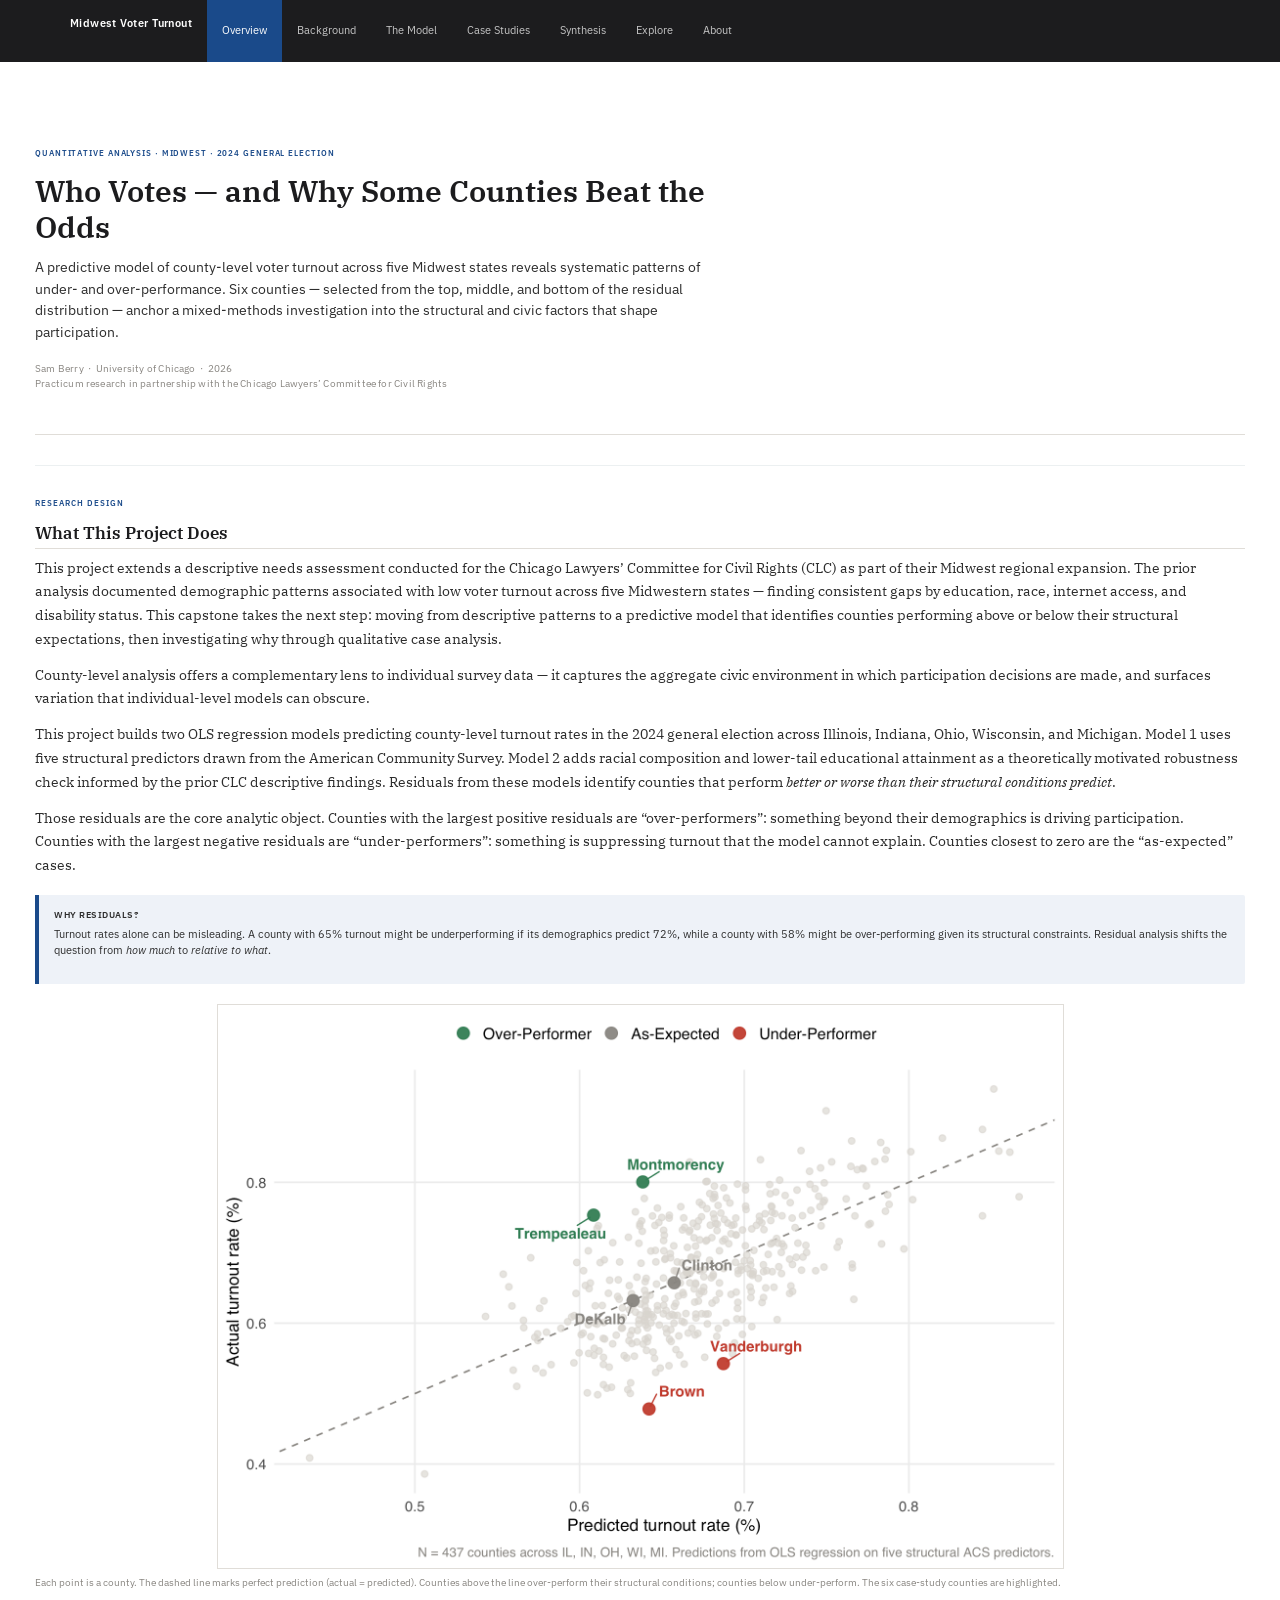
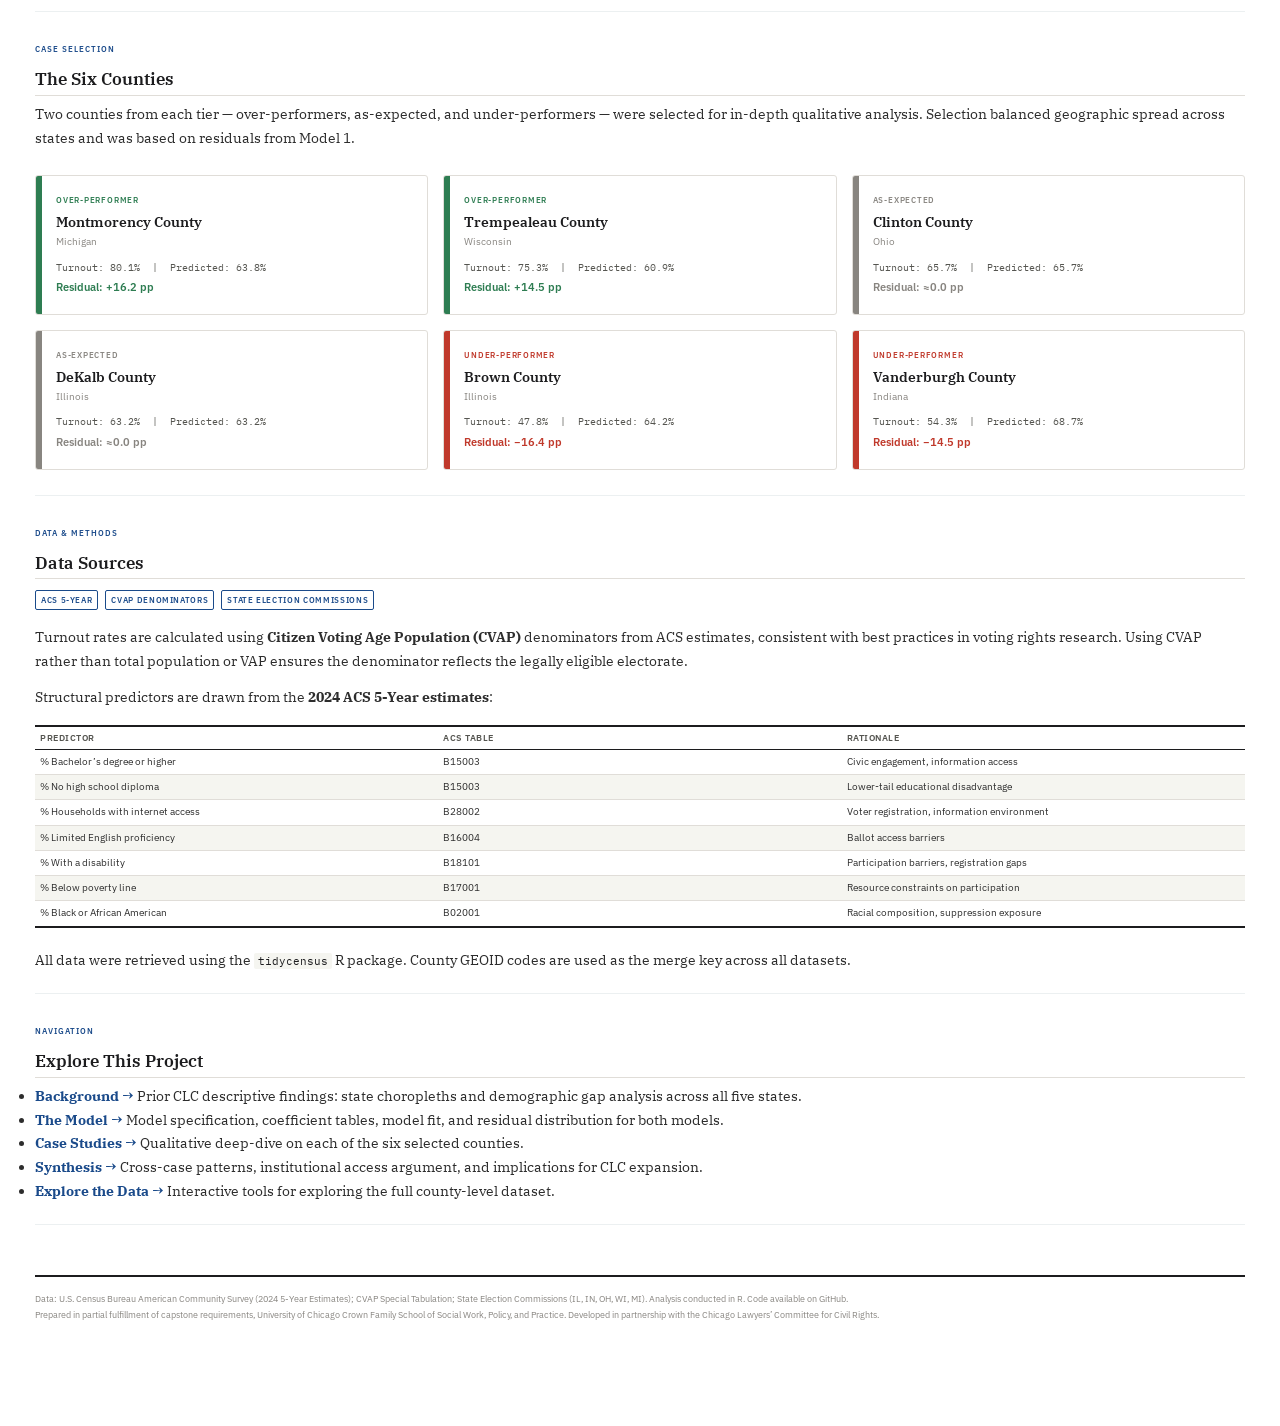
==== index.html @ b0215ff9 "new" ====
<!DOCTYPE html>

<html>

<head>

<meta charset="utf-8" />
<meta name="generator" content="pandoc" />
<meta http-equiv="X-UA-Compatible" content="IE=EDGE" />




<title>index.knit</title>

<script src="index_files/header-attrs-2.30/header-attrs.js"></script>
<script src="index_files/jquery-3.6.0/jquery-3.6.0.min.js"></script>
<meta name="viewport" content="width=device-width, initial-scale=1" />
<link href="index_files/bootstrap-3.3.5/css/flatly.min.css" rel="stylesheet" />
<script src="index_files/bootstrap-3.3.5/js/bootstrap.min.js"></script>
<script src="index_files/bootstrap-3.3.5/shim/html5shiv.min.js"></script>
<script src="index_files/bootstrap-3.3.5/shim/respond.min.js"></script>
<style>h1 {font-size: 34px;}
       h1.title {font-size: 38px;}
       h2 {font-size: 30px;}
       h3 {font-size: 24px;}
       h4 {font-size: 18px;}
       h5 {font-size: 16px;}
       h6 {font-size: 12px;}
       code {color: inherit; background-color: rgba(0, 0, 0, 0.04);}
       pre:not([class]) { background-color: white }</style>
<script src="index_files/navigation-1.1/tabsets.js"></script>

<style type="text/css">
  code{white-space: pre-wrap;}
  span.smallcaps{font-variant: small-caps;}
  span.underline{text-decoration: underline;}
  div.column{display: inline-block; vertical-align: top; width: 50%;}
  div.hanging-indent{margin-left: 1.5em; text-indent: -1.5em;}
  ul.task-list{list-style: none;}
    </style>







<link rel="stylesheet" href="custom.css" type="text/css" />



<style type = "text/css">
.main-container {
  max-width: 940px;
  margin-left: auto;
  margin-right: auto;
}
img {
  max-width:100%;
}
.tabbed-pane {
  padding-top: 12px;
}
.html-widget {
  margin-bottom: 20px;
}
button.code-folding-btn:focus {
  outline: none;
}
summary {
  display: list-item;
}
details > summary > p:only-child {
  display: inline;
}
pre code {
  padding: 0;
}
</style>


<style type="text/css">
.dropdown-submenu {
  position: relative;
}
.dropdown-submenu>.dropdown-menu {
  top: 0;
  left: 100%;
  margin-top: -6px;
  margin-left: -1px;
  border-radius: 0 6px 6px 6px;
}
.dropdown-submenu:hover>.dropdown-menu {
  display: block;
}
.dropdown-submenu>a:after {
  display: block;
  content: " ";
  float: right;
  width: 0;
  height: 0;
  border-color: transparent;
  border-style: solid;
  border-width: 5px 0 5px 5px;
  border-left-color: #cccccc;
  margin-top: 5px;
  margin-right: -10px;
}
.dropdown-submenu:hover>a:after {
  border-left-color: #adb5bd;
}
.dropdown-submenu.pull-left {
  float: none;
}
.dropdown-submenu.pull-left>.dropdown-menu {
  left: -100%;
  margin-left: 10px;
  border-radius: 6px 0 6px 6px;
}
</style>

<script type="text/javascript">
// manage active state of menu based on current page
$(document).ready(function () {
  // active menu anchor
  href = window.location.pathname
  href = href.substr(href.lastIndexOf('/') + 1)
  if (href === "")
    href = "index.html";
  var menuAnchor = $('a[href="' + href + '"]');

  // mark the anchor link active (and if it's in a dropdown, also mark that active)
  var dropdown = menuAnchor.closest('li.dropdown');
  if (window.bootstrap) { // Bootstrap 4+
    menuAnchor.addClass('active');
    dropdown.find('> .dropdown-toggle').addClass('active');
  } else { // Bootstrap 3
    menuAnchor.parent().addClass('active');
    dropdown.addClass('active');
  }

  // Navbar adjustments
  var navHeight = $(".navbar").first().height() + 15;
  var style = document.createElement('style');
  var pt = "padding-top: " + navHeight + "px; ";
  var mt = "margin-top: -" + navHeight + "px; ";
  var css = "";
  // offset scroll position for anchor links (for fixed navbar)
  for (var i = 1; i <= 6; i++) {
    css += ".section h" + i + "{ " + pt + mt + "}\n";
  }
  style.innerHTML = "body {" + pt + "padding-bottom: 40px; }\n" + css;
  document.head.appendChild(style);
});
</script>

<!-- tabsets -->

<style type="text/css">
.tabset-dropdown > .nav-tabs {
  display: inline-table;
  max-height: 500px;
  min-height: 44px;
  overflow-y: auto;
  border: 1px solid #ddd;
  border-radius: 4px;
}

.tabset-dropdown > .nav-tabs > li.active:before, .tabset-dropdown > .nav-tabs.nav-tabs-open:before {
  content: "\e259";
  font-family: 'Glyphicons Halflings';
  display: inline-block;
  padding: 10px;
  border-right: 1px solid #ddd;
}

.tabset-dropdown > .nav-tabs.nav-tabs-open > li.active:before {
  content: "\e258";
  font-family: 'Glyphicons Halflings';
  border: none;
}

.tabset-dropdown > .nav-tabs > li.active {
  display: block;
}

.tabset-dropdown > .nav-tabs > li > a,
.tabset-dropdown > .nav-tabs > li > a:focus,
.tabset-dropdown > .nav-tabs > li > a:hover {
  border: none;
  display: inline-block;
  border-radius: 4px;
  background-color: transparent;
}

.tabset-dropdown > .nav-tabs.nav-tabs-open > li {
  display: block;
  float: none;
}

.tabset-dropdown > .nav-tabs > li {
  display: none;
}
</style>

<!-- code folding -->




</head>

<body>


<div class="container-fluid main-container">




<div class="navbar navbar-default  navbar-fixed-top" role="navigation">
  <div class="container">
    <div class="navbar-header">
      <button type="button" class="navbar-toggle collapsed" data-toggle="collapse" data-bs-toggle="collapse" data-target="#navbar" data-bs-target="#navbar">
        <span class="icon-bar"></span>
        <span class="icon-bar"></span>
        <span class="icon-bar"></span>
      </button>
      <a class="navbar-brand" href="index.html">Midwest Voter Turnout</a>
    </div>
    <div id="navbar" class="navbar-collapse collapse">
      <ul class="nav navbar-nav">
        <li>
  <a href="index.html">Overview</a>
</li>
<li>
  <a href="descriptive.html">Background</a>
</li>
<li>
  <a href="model.html">The Model</a>
</li>
<li>
  <a href="case-studies.html">Case Studies</a>
</li>
<li>
  <a href="synthesis.html">Synthesis</a>
</li>
<li>
  <a href="explore.html">Explore</a>
</li>
<li>
  <a href="about.html">About</a>
</li>
      </ul>
      <ul class="nav navbar-nav navbar-right">
        
      </ul>
    </div><!--/.nav-collapse -->
  </div><!--/.container -->
</div><!--/.navbar -->

<div id="header">




</div>


<div class="site-hero">
<p><span class="kicker">Quantitative Analysis · Midwest · 2024 General
Election</span></p>
<div id="who-votes-and-why-some-counties-beat-the-odds"
class="section level1">
<h1>Who Votes — and Why Some Counties Beat the Odds</h1>
<p class="dek">
A predictive model of county-level voter turnout across five Midwest
states reveals systematic patterns of under- and over-performance. Six
counties — selected from the top, middle, and bottom of the residual
distribution — anchor a mixed-methods investigation into the structural
and civic factors that shape participation.
</p>
<p class="byline">
Sam Berry  ·  University of Chicago  ·  2026<br> Practicum research in
partnership with the Chicago Lawyers’ Committee for Civil Rights
</p>
</div>
</div>
<hr />
<p><span class="section-label">Research Design</span></p>
<div id="what-this-project-does" class="section level2">
<h2>What This Project Does</h2>
<p>This project extends a descriptive needs assessment conducted for the
Chicago Lawyers’ Committee for Civil Rights (CLC) as part of their
Midwest regional expansion. The prior analysis documented demographic
patterns associated with low voter turnout across five Midwestern states
— finding consistent gaps by education, race, internet access, and
disability status. This capstone takes the next step: moving from
descriptive patterns to a predictive model that identifies counties
performing above or below their structural expectations, then
investigating why through qualitative case analysis.</p>
<p>County-level analysis offers a complementary lens to individual
survey data — it captures the aggregate civic environment in which
participation decisions are made, and surfaces variation that
individual-level models can obscure.</p>
<p>This project builds two OLS regression models predicting county-level
turnout rates in the 2024 general election across Illinois, Indiana,
Ohio, Wisconsin, and Michigan. Model 1 uses five structural predictors
drawn from the American Community Survey. Model 2 adds racial
composition and lower-tail educational attainment as a theoretically
motivated robustness check informed by the prior CLC descriptive
findings. Residuals from these models identify counties that perform
<em>better or worse than their structural conditions predict</em>.</p>
<p>Those residuals are the core analytic object. Counties with the
largest positive residuals are “over-performers”: something beyond their
demographics is driving participation. Counties with the largest
negative residuals are “under-performers”: something is suppressing
turnout that the model cannot explain. Counties closest to zero are the
“as-expected” cases.</p>
<div class="callout">
<p><strong>Why Residuals?</strong> Turnout rates alone can be
misleading. A county with 65% turnout might be underperforming if its
demographics predict 72%, while a county with 58% might be
over-performing given its structural constraints. Residual analysis
shifts the question from <em>how much</em> to <em>relative to
what</em>.</p>
</div>
<div class="figure">
<img src="index_files/figure-html/hero-scatter-1.png" alt="Each point is a county. The dashed line marks perfect prediction (actual = predicted). Counties above the line over-perform their structural conditions; counties below under-perform. The six case-study counties are highlighted." width="864" />
<p class="caption">
Each point is a county. The dashed line marks perfect prediction (actual
= predicted). Counties above the line over-perform their structural
conditions; counties below under-perform. The six case-study counties
are highlighted.
</p>
</div>
<hr />
<p><span class="section-label">Case Selection</span></p>
</div>
<div id="the-six-counties" class="section level2">
<h2>The Six Counties</h2>
<p>Two counties from each tier — over-performers, as-expected, and
under-performers — were selected for in-depth qualitative analysis.
Selection balanced geographic spread across states and was based on
residuals from Model 1.</p>
<div class="county-grid">
<div class="county-card over">
<div class="card-label">
Over-Performer
</div>
<div class="card-name">
Montmorency County
</div>
<div class="card-state">
Michigan
</div>
<div class="card-stat">
Turnout: 80.1%  |  Predicted: 63.8%
</div>
<div class="card-residual">
Residual: +16.2 pp
</div>
</div>
<div class="county-card over">
<div class="card-label">
Over-Performer
</div>
<div class="card-name">
Trempealeau County
</div>
<div class="card-state">
Wisconsin
</div>
<div class="card-stat">
Turnout: 75.3%  |  Predicted: 60.9%
</div>
<div class="card-residual">
Residual: +14.5 pp
</div>
</div>
<div class="county-card middle">
<div class="card-label">
As-Expected
</div>
<div class="card-name">
Clinton County
</div>
<div class="card-state">
Ohio
</div>
<div class="card-stat">
Turnout: 65.7%  |  Predicted: 65.7%
</div>
<div class="card-residual">
Residual: ≈0.0 pp
</div>
</div>
<div class="county-card middle">
<div class="card-label">
As-Expected
</div>
<div class="card-name">
DeKalb County
</div>
<div class="card-state">
Illinois
</div>
<div class="card-stat">
Turnout: 63.2%  |  Predicted: 63.2%
</div>
<div class="card-residual">
Residual: ≈0.0 pp
</div>
</div>
<div class="county-card under">
<div class="card-label">
Under-Performer
</div>
<div class="card-name">
Brown County
</div>
<div class="card-state">
Illinois
</div>
<div class="card-stat">
Turnout: 47.8%  |  Predicted: 64.2%
</div>
<div class="card-residual">
Residual: −16.4 pp
</div>
</div>
<div class="county-card under">
<div class="card-label">
Under-Performer
</div>
<div class="card-name">
Vanderburgh County
</div>
<div class="card-state">
Indiana
</div>
<div class="card-stat">
Turnout: 54.3%  |  Predicted: 68.7%
</div>
<div class="card-residual">
Residual: −14.5 pp
</div>
</div>
</div>
<hr />
<p><span class="section-label">Data &amp; Methods</span></p>
</div>
<div id="data-sources" class="section level2">
<h2>Data Sources</h2>
<p><span class="method-tag">ACS 5-Year</span> <span
class="method-tag">CVAP Denominators</span> <span
class="method-tag">State Election Commissions</span></p>
<p>Turnout rates are calculated using <strong>Citizen Voting Age
Population (CVAP)</strong> denominators from ACS estimates, consistent
with best practices in voting rights research. Using CVAP rather than
total population or VAP ensures the denominator reflects the legally
eligible electorate.</p>
<p>Structural predictors are drawn from the <strong>2024 ACS 5-Year
estimates</strong>:</p>
<table>
<colgroup>
<col width="33%" />
<col width="33%" />
<col width="33%" />
</colgroup>
<thead>
<tr class="header">
<th>Predictor</th>
<th>ACS Table</th>
<th>Rationale</th>
</tr>
</thead>
<tbody>
<tr class="odd">
<td>% Bachelor’s degree or higher</td>
<td>B15003</td>
<td>Civic engagement, information access</td>
</tr>
<tr class="even">
<td>% No high school diploma</td>
<td>B15003</td>
<td>Lower-tail educational disadvantage</td>
</tr>
<tr class="odd">
<td>% Households with internet access</td>
<td>B28002</td>
<td>Voter registration, information environment</td>
</tr>
<tr class="even">
<td>% Limited English proficiency</td>
<td>B16004</td>
<td>Ballot access barriers</td>
</tr>
<tr class="odd">
<td>% With a disability</td>
<td>B18101</td>
<td>Participation barriers, registration gaps</td>
</tr>
<tr class="even">
<td>% Below poverty line</td>
<td>B17001</td>
<td>Resource constraints on participation</td>
</tr>
<tr class="odd">
<td>% Black or African American</td>
<td>B02001</td>
<td>Racial composition, suppression exposure</td>
</tr>
</tbody>
</table>
<p>All data were retrieved using the <code>tidycensus</code> R package.
County GEOID codes are used as the merge key across all datasets.</p>
<hr />
<p><span class="section-label">Navigation</span></p>
</div>
<div id="explore-this-project" class="section level2">
<h2>Explore This Project</h2>
<ul>
<li><strong><a href="descriptive.html">Background →</a></strong> Prior
CLC descriptive findings: state choropleths and demographic gap analysis
across all five states.</li>
<li><strong><a href="model.html">The Model →</a></strong> Model
specification, coefficient tables, model fit, and residual distribution
for both models.</li>
<li><strong><a href="case-studies.html">Case Studies →</a></strong>
Qualitative deep-dive on each of the six selected counties.</li>
<li><strong><a href="synthesis.html">Synthesis →</a></strong> Cross-case
patterns, institutional access argument, and implications for CLC
expansion.</li>
<li><strong><a href="explore.html">Explore the Data →</a></strong>
Interactive tools for exploring the full county-level dataset.</li>
</ul>
<hr />
<div class="site-footer">
<p>Data: U.S. Census Bureau American Community Survey (2024 5-Year
Estimates); CVAP Special Tabulation; State Election Commissions (IL, IN,
OH, WI, MI). Analysis conducted in R. Code available on
<a href="https://github.com/Smlfberry/midwestturnout">GitHub</a>.<br>
Prepared in partial fulfillment of capstone requirements, University of
Chicago Crown Family School of Social Work, Policy, and Practice.
Developed in partnership with the Chicago Lawyers’ Committee for Civil
Rights.</p>
</div>
</div>




</div>

<script>

// add bootstrap table styles to pandoc tables
function bootstrapStylePandocTables() {
  $('tr.odd').parent('tbody').parent('table').addClass('table table-condensed');
}
$(document).ready(function () {
  bootstrapStylePandocTables();
});


</script>

<!-- tabsets -->

<script>
$(document).ready(function () {
  window.buildTabsets("TOC");
});

$(document).ready(function () {
  $('.tabset-dropdown > .nav-tabs > li').click(function () {
    $(this).parent().toggleClass('nav-tabs-open');
  });
});
</script>

<!-- code folding -->


<!-- dynamically load mathjax for compatibility with self-contained -->
<script>
  (function () {
    var script = document.createElement("script");
    script.type = "text/javascript";
    script.src  = "https://mathjax.rstudio.com/latest/MathJax.js?config=TeX-AMS-MML_HTMLorMML";
    document.getElementsByTagName("head")[0].appendChild(script);
  })();
</script>

</body>
</html>
---- index_files/bootstrap-3.3.5/css/flatly.min.css ----
@font-face {
  font-family: 'Lato';
  font-style: normal;
  font-weight: 400;
  src: url(fonts/Lato.ttf) format('truetype');
}
@font-face {
  font-family: 'Lato';
  font-style: normal;
  font-weight: 700;
  src: url(fonts/LatoBold.ttf) format('truetype');
}
@font-face {
  font-family: 'Lato';
  font-style: italic;
  font-weight: 400;
  src: url(fonts/LatoItalic.ttf) format('truetype');
}

/*!
 * bootswatch v3.3.6
 * Homepage: http://bootswatch.com
 * Copyright 2012-2015 Thomas Park
 * Licensed under MIT
 * Based on Bootstrap
*//*!
 * Bootstrap v3.3.6 (http://getbootstrap.com)
 * Copyright 2011-2015 Twitter, Inc.
 * Licensed under MIT (https://github.com/twbs/bootstrap/blob/master/LICENSE)
 *//*! normalize.css v3.0.3 | MIT License | github.com/necolas/normalize.css */html{font-family:sans-serif;-ms-text-size-adjust:100%;-webkit-text-size-adjust:100%}body{margin:0}article,aside,details,figcaption,figure,footer,header,hgroup,main,menu,nav,section,summary{display:block}audio,canvas,progress,video{display:inline-block;vertical-align:baseline}audio:not([controls]){display:none;height:0}[hidden],template{display:none}a{background-color:transparent}a:active,a:hover{outline:0}abbr[title]{border-bottom:1px dotted}b,strong{font-weight:bold}dfn{font-style:italic}h1{font-size:2em;margin:0.67em 0}mark{background:#ff0;color:#000}small{font-size:80%}sub,sup{font-size:75%;line-height:0;position:relative;vertical-align:baseline}sup{top:-0.5em}sub{bottom:-0.25em}img{border:0}svg:not(:root){overflow:hidden}figure{margin:1em 40px}hr{-webkit-box-sizing:content-box;-moz-box-sizing:content-box;box-sizing:content-box;height:0}pre{overflow:auto}code,kbd,pre,samp{font-family:monospace, monospace;font-size:1em}button,input,optgroup,select,textarea{color:inherit;font:inherit;margin:0}button{overflow:visible}button,select{text-transform:none}button,html input[type="button"],input[type="reset"],input[type="submit"]{-webkit-appearance:button;cursor:pointer}button[disabled],html input[disabled]{cursor:default}button::-moz-focus-inner,input::-moz-focus-inner{border:0;padding:0}input{line-height:normal}input[type="checkbox"],input[type="radio"]{-webkit-box-sizing:border-box;-moz-box-sizing:border-box;box-sizing:border-box;padding:0}input[type="number"]::-webkit-inner-spin-button,input[type="number"]::-webkit-outer-spin-button{height:auto}input[type="search"]{-webkit-appearance:textfield;-webkit-box-sizing:content-box;-moz-box-sizing:content-box;box-sizing:content-box}input[type="search"]::-webkit-search-cancel-button,input[type="search"]::-webkit-search-decoration{-webkit-appearance:none}fieldset{border:1px solid #c0c0c0;margin:0 2px;padding:0.35em 0.625em 0.75em}legend{border:0;padding:0}textarea{overflow:auto}optgroup{font-weight:bold}table{border-collapse:collapse;border-spacing:0}td,th{padding:0}/*! Source: https://github.com/h5bp/html5-boilerplate/blob/master/src/css/main.css */@media print{*,*:before,*:after{background:transparent !important;color:#000 !important;-webkit-box-shadow:none !important;box-shadow:none !important;text-shadow:none !important}a,a:visited{text-decoration:underline}a[href]:after{content:" (" attr(href) ")"}abbr[title]:after{content:" (" attr(title) ")"}a[href^="#"]:after,a[href^="javascript:"]:after{content:""}pre,blockquote{border:1px solid #999;page-break-inside:avoid}thead{display:table-header-group}tr,img{page-break-inside:avoid}img{max-width:100% !important}p,h2,h3{orphans:3;widows:3}h2,h3{page-break-after:avoid}.navbar{display:none}.btn>.caret,.dropup>.btn>.caret{border-top-color:#000 !important}.label{border:1px solid #000}.table{border-collapse:collapse !important}.table td,.table th{background-color:#fff !important}.table-bordered th,.table-bordered td{border:1px solid #ddd !important}}@font-face{font-family:'Glyphicons Halflings';src:url('../fonts/glyphicons-halflings-regular.eot');src:url('../fonts/glyphicons-halflings-regular.eot?#iefix') format('embedded-opentype'),url('../fonts/glyphicons-halflings-regular.woff') format('woff'),url('../fonts/glyphicons-halflings-regular.ttf') format('truetype'),url('../fonts/glyphicons-halflings-regular.svg#glyphicons_halflingsregular') format('svg')}.glyphicon{position:relative;top:1px;display:inline-block;font-family:'Glyphicons Halflings';font-style:normal;font-weight:normal;line-height:1;-webkit-font-smoothing:antialiased;-moz-osx-font-smoothing:grayscale}.glyphicon-asterisk:before{content:"\002a"}.glyphicon-plus:before{content:"\002b"}.glyphicon-euro:before,.glyphicon-eur:before{content:"\20ac"}.glyphicon-minus:before{content:"\2212"}.glyphicon-cloud:before{content:"\2601"}.glyphicon-envelope:before{content:"\2709"}.glyphicon-pencil:before{content:"\270f"}.glyphicon-glass:before{content:"\e001"}.glyphicon-music:before{content:"\e002"}.glyphicon-search:before{content:"\e003"}.glyphicon-heart:before{content:"\e005"}.glyphicon-star:before{content:"\e006"}.glyphicon-star-empty:before{content:"\e007"}.glyphicon-user:before{content:"\e008"}.glyphicon-film:before{content:"\e009"}.glyphicon-th-large:before{content:"\e010"}.glyphicon-th:before{content:"\e011"}.glyphicon-th-list:before{content:"\e012"}.glyphicon-ok:before{content:"\e013"}.glyphicon-remove:before{content:"\e014"}.glyphicon-zoom-in:before{content:"\e015"}.glyphicon-zoom-out:before{content:"\e016"}.glyphicon-off:before{content:"\e017"}.glyphicon-signal:before{content:"\e018"}.glyphicon-cog:before{content:"\e019"}.glyphicon-trash:before{content:"\e020"}.glyphicon-home:before{content:"\e021"}.glyphicon-file:before{content:"\e022"}.glyphicon-time:before{content:"\e023"}.glyphicon-road:before{content:"\e024"}.glyphicon-download-alt:before{content:"\e025"}.glyphicon-download:before{content:"\e026"}.glyphicon-upload:before{content:"\e027"}.glyphicon-inbox:before{content:"\e028"}.glyphicon-play-circle:before{content:"\e029"}.glyphicon-repeat:before{content:"\e030"}.glyphicon-refresh:before{content:"\e031"}.glyphicon-list-alt:before{content:"\e032"}.glyphicon-lock:before{content:"\e033"}.glyphicon-flag:before{content:"\e034"}.glyphicon-headphones:before{content:"\e035"}.glyphicon-volume-off:before{content:"\e036"}.glyphicon-volume-down:before{content:"\e037"}.glyphicon-volume-up:before{content:"\e038"}.glyphicon-qrcode:before{content:"\e039"}.glyphicon-barcode:before{content:"\e040"}.glyphicon-tag:before{content:"\e041"}.glyphicon-tags:before{content:"\e042"}.glyphicon-book:before{content:"\e043"}.glyphicon-bookmark:before{content:"\e044"}.glyphicon-print:before{content:"\e045"}.glyphicon-camera:before{content:"\e046"}.glyphicon-font:before{content:"\e047"}.glyphicon-bold:before{content:"\e048"}.glyphicon-italic:before{content:"\e049"}.glyphicon-text-height:before{content:"\e050"}.glyphicon-text-width:before{content:"\e051"}.glyphicon-align-left:before{content:"\e052"}.glyphicon-align-center:before{content:"\e053"}.glyphicon-align-right:before{content:"\e054"}.glyphicon-align-justify:before{content:"\e055"}.glyphicon-list:before{content:"\e056"}.glyphicon-indent-left:before{content:"\e057"}.glyphicon-indent-right:before{content:"\e058"}.glyphicon-facetime-video:before{content:"\e059"}.glyphicon-picture:before{content:"\e060"}.glyphicon-map-marker:before{content:"\e062"}.glyphicon-adjust:before{content:"\e063"}.glyphicon-tint:before{content:"\e064"}.glyphicon-edit:before{content:"\e065"}.glyphicon-share:before{content:"\e066"}.glyphicon-check:before{content:"\e067"}.glyphicon-move:before{content:"\e068"}.glyphicon-step-backward:before{content:"\e069"}.glyphicon-fast-backward:before{content:"\e070"}.glyphicon-backward:before{content:"\e071"}.glyphicon-play:before{content:"\e072"}.glyphicon-pause:before{content:"\e073"}.glyphicon-stop:before{content:"\e074"}.glyphicon-forward:before{content:"\e075"}.glyphicon-fast-forward:before{content:"\e076"}.glyphicon-step-forward:before{content:"\e077"}.glyphicon-eject:before{content:"\e078"}.glyphicon-chevron-left:before{content:"\e079"}.glyphicon-chevron-right:before{content:"\e080"}.glyphicon-plus-sign:before{content:"\e081"}.glyphicon-minus-sign:before{content:"\e082"}.glyphicon-remove-sign:before{content:"\e083"}.glyphicon-ok-sign:before{content:"\e084"}.glyphicon-question-sign:before{content:"\e085"}.glyphicon-info-sign:before{content:"\e086"}.glyphicon-screenshot:before{content:"\e087"}.glyphicon-remove-circle:before{content:"\e088"}.glyphicon-ok-circle:before{content:"\e089"}.glyphicon-ban-circle:before{content:"\e090"}.glyphicon-arrow-left:before{content:"\e091"}.glyphicon-arrow-right:before{content:"\e092"}.glyphicon-arrow-up:before{content:"\e093"}.glyphicon-arrow-down:before{content:"\e094"}.glyphicon-share-alt:before{content:"\e095"}.glyphicon-resize-full:before{content:"\e096"}.glyphicon-resize-small:before{content:"\e097"}.glyphicon-exclamation-sign:before{content:"\e101"}.glyphicon-gift:before{content:"\e102"}.glyphicon-leaf:before{content:"\e103"}.glyphicon-fire:before{content:"\e104"}.glyphicon-eye-open:before{content:"\e105"}.glyphicon-eye-close:before{content:"\e106"}.glyphicon-warning-sign:before{content:"\e107"}.glyphicon-plane:before{content:"\e108"}.glyphicon-calendar:before{content:"\e109"}.glyphicon-random:before{content:"\e110"}.glyphicon-comment:before{content:"\e111"}.glyphicon-magnet:before{content:"\e112"}.glyphicon-chevron-up:before{content:"\e113"}.glyphicon-chevron-down:before{content:"\e114"}.glyphicon-retweet:before{content:"\e115"}.glyphicon-shopping-cart:before{content:"\e116"}.glyphicon-folder-close:before{content:"\e117"}.glyphicon-folder-open:before{content:"\e118"}.glyphicon-resize-vertical:before{content:"\e119"}.glyphicon-resize-horizontal:before{content:"\e120"}.glyphicon-hdd:before{content:"\e121"}.glyphicon-bullhorn:before{content:"\e122"}.glyphicon-bell:before{content:"\e123"}.glyphicon-certificate:before{content:"\e124"}.glyphicon-thumbs-up:before{content:"\e125"}.glyphicon-thumbs-down:before{content:"\e126"}.glyphicon-hand-right:before{content:"\e127"}.glyphicon-hand-left:before{content:"\e128"}.glyphicon-hand-up:before{content:"\e129"}.glyphicon-hand-down:before{content:"\e130"}.glyphicon-circle-arrow-right:before{content:"\e131"}.glyphicon-circle-arrow-left:before{content:"\e132"}.glyphicon-circle-arrow-up:before{content:"\e133"}.glyphicon-circle-arrow-down:before{content:"\e134"}.glyphicon-globe:before{content:"\e135"}.glyphicon-wrench:before{content:"\e136"}.glyphicon-tasks:before{content:"\e137"}.glyphicon-filter:before{content:"\e138"}.glyphicon-briefcase:before{content:"\e139"}.glyphicon-fullscreen:before{content:"\e140"}.glyphicon-dashboard:before{content:"\e141"}.glyphicon-paperclip:before{content:"\e142"}.glyphicon-heart-empty:before{content:"\e143"}.glyphicon-link:before{content:"\e144"}.glyphicon-phone:before{content:"\e145"}.glyphicon-pushpin:before{content:"\e146"}.glyphicon-usd:before{content:"\e148"}.glyphicon-gbp:before{content:"\e149"}.glyphicon-sort:before{content:"\e150"}.glyphicon-sort-by-alphabet:before{content:"\e151"}.glyphicon-sort-by-alphabet-alt:before{content:"\e152"}.glyphicon-sort-by-order:before{content:"\e153"}.glyphicon-sort-by-order-alt:before{content:"\e154"}.glyphicon-sort-by-attributes:before{content:"\e155"}.glyphicon-sort-by-attributes-alt:before{content:"\e156"}.glyphicon-unchecked:before{content:"\e157"}.glyphicon-expand:before{content:"\e158"}.glyphicon-collapse-down:before{content:"\e159"}.glyphicon-collapse-up:before{content:"\e160"}.glyphicon-log-in:before{content:"\e161"}.glyphicon-flash:before{content:"\e162"}.glyphicon-log-out:before{content:"\e163"}.glyphicon-new-window:before{content:"\e164"}.glyphicon-record:before{content:"\e165"}.glyphicon-save:before{content:"\e166"}.glyphicon-open:before{content:"\e167"}.glyphicon-saved:before{content:"\e168"}.glyphicon-import:before{content:"\e169"}.glyphicon-export:before{content:"\e170"}.glyphicon-send:before{content:"\e171"}.glyphicon-floppy-disk:before{content:"\e172"}.glyphicon-floppy-saved:before{content:"\e173"}.glyphicon-floppy-remove:before{content:"\e174"}.glyphicon-floppy-save:before{content:"\e175"}.glyphicon-floppy-open:before{content:"\e176"}.glyphicon-credit-card:before{content:"\e177"}.glyphicon-transfer:before{content:"\e178"}.glyphicon-cutlery:before{content:"\e179"}.glyphicon-header:before{content:"\e180"}.glyphicon-compressed:before{content:"\e181"}.glyphicon-earphone:before{content:"\e182"}.glyphicon-phone-alt:before{content:"\e183"}.glyphicon-tower:before{content:"\e184"}.glyphicon-stats:before{content:"\e185"}.glyphicon-sd-video:before{content:"\e186"}.glyphicon-hd-video:before{content:"\e187"}.glyphicon-subtitles:before{content:"\e188"}.glyphicon-sound-stereo:before{content:"\e189"}.glyphicon-sound-dolby:before{content:"\e190"}.glyphicon-sound-5-1:before{content:"\e191"}.glyphicon-sound-6-1:before{content:"\e192"}.glyphicon-sound-7-1:before{content:"\e193"}.glyphicon-copyright-mark:before{content:"\e194"}.glyphicon-registration-mark:before{content:"\e195"}.glyphicon-cloud-download:before{content:"\e197"}.glyphicon-cloud-upload:before{content:"\e198"}.glyphicon-tree-conifer:before{content:"\e199"}.glyphicon-tree-deciduous:before{content:"\e200"}.glyphicon-cd:before{content:"\e201"}.glyphicon-save-file:before{content:"\e202"}.glyphicon-open-file:before{content:"\e203"}.glyphicon-level-up:before{content:"\e204"}.glyphicon-copy:before{content:"\e205"}.glyphicon-paste:before{content:"\e206"}.glyphicon-alert:before{content:"\e209"}.glyphicon-equalizer:before{content:"\e210"}.glyphicon-king:before{content:"\e211"}.glyphicon-queen:before{content:"\e212"}.glyphicon-pawn:before{content:"\e213"}.glyphicon-bishop:before{content:"\e214"}.glyphicon-knight:before{content:"\e215"}.glyphicon-baby-formula:before{content:"\e216"}.glyphicon-tent:before{content:"\26fa"}.glyphicon-blackboard:before{content:"\e218"}.glyphicon-bed:before{content:"\e219"}.glyphicon-apple:before{content:"\f8ff"}.glyphicon-erase:before{content:"\e221"}.glyphicon-hourglass:before{content:"\231b"}.glyphicon-lamp:before{content:"\e223"}.glyphicon-duplicate:before{content:"\e224"}.glyphicon-piggy-bank:before{content:"\e225"}.glyphicon-scissors:before{content:"\e226"}.glyphicon-bitcoin:before{content:"\e227"}.glyphicon-btc:before{content:"\e227"}.glyphicon-xbt:before{content:"\e227"}.glyphicon-yen:before{content:"\00a5"}.glyphicon-jpy:before{content:"\00a5"}.glyphicon-ruble:before{content:"\20bd"}.glyphicon-rub:before{content:"\20bd"}.glyphicon-scale:before{content:"\e230"}.glyphicon-ice-lolly:before{content:"\e231"}.glyphicon-ice-lolly-tasted:before{content:"\e232"}.glyphicon-education:before{content:"\e233"}.glyphicon-option-horizontal:before{content:"\e234"}.glyphicon-option-vertical:before{content:"\e235"}.glyphicon-menu-hamburger:before{content:"\e236"}.glyphicon-modal-window:before{content:"\e237"}.glyphicon-oil:before{content:"\e238"}.glyphicon-grain:before{content:"\e239"}.glyphicon-sunglasses:before{content:"\e240"}.glyphicon-text-size:before{content:"\e241"}.glyphicon-text-color:before{content:"\e242"}.glyphicon-text-background:before{content:"\e243"}.glyphicon-object-align-top:before{content:"\e244"}.glyphicon-object-align-bottom:before{content:"\e245"}.glyphicon-object-align-horizontal:before{content:"\e246"}.glyphicon-object-align-left:before{content:"\e247"}.glyphicon-object-align-vertical:before{content:"\e248"}.glyphicon-object-align-right:before{content:"\e249"}.glyphicon-triangle-right:before{content:"\e250"}.glyphicon-triangle-left:before{content:"\e251"}.glyphicon-triangle-bottom:before{content:"\e252"}.glyphicon-triangle-top:before{content:"\e253"}.glyphicon-console:before{content:"\e254"}.glyphicon-superscript:before{content:"\e255"}.glyphicon-subscript:before{content:"\e256"}.glyphicon-menu-left:before{content:"\e257"}.glyphicon-menu-right:before{content:"\e258"}.glyphicon-menu-down:before{content:"\e259"}.glyphicon-menu-up:before{content:"\e260"}*{-webkit-box-sizing:border-box;-moz-box-sizing:border-box;box-sizing:border-box}*:before,*:after{-webkit-box-sizing:border-box;-moz-box-sizing:border-box;box-sizing:border-box}html{font-size:10px;-webkit-tap-highlight-color:rgba(0,0,0,0)}body{font-family:"Lato","Helvetica Neue",Helvetica,Arial,sans-serif;font-size:15px;line-height:1.42857143;color:#2c3e50;background-color:#ffffff}input,button,select,textarea{font-family:inherit;font-size:inherit;line-height:inherit}a{color:#18bc9c;text-decoration:none}a:hover,a:focus{color:#18bc9c;text-decoration:underline}a:focus{outline:thin dotted;outline:5px auto -webkit-focus-ring-color;outline-offset:-2px}figure{margin:0}img{vertical-align:middle}.img-responsive,.thumbnail>img,.thumbnail a>img,.carousel-inner>.item>img,.carousel-inner>.item>a>img{display:block;max-width:100%;height:auto}.img-rounded{border-radius:6px}.img-thumbnail{padding:4px;line-height:1.42857143;background-color:#ffffff;border:1px solid #ecf0f1;border-radius:4px;-webkit-transition:all .2s ease-in-out;-o-transition:all .2s ease-in-out;transition:all .2s ease-in-out;display:inline-block;max-width:100%;height:auto}.img-circle{border-radius:50%}hr{margin-top:21px;margin-bottom:21px;border:0;border-top:1px solid #ecf0f1}.sr-only{position:absolute;width:1px;height:1px;margin:-1px;padding:0;overflow:hidden;clip:rect(0, 0, 0, 0);border:0}.sr-only-focusable:active,.sr-only-focusable:focus{position:static;width:auto;height:auto;margin:0;overflow:visible;clip:auto}[role="button"]{cursor:pointer}h1,h2,h3,h4,h5,h6,.h1,.h2,.h3,.h4,.h5,.h6{font-family:"Lato","Helvetica Neue",Helvetica,Arial,sans-serif;font-weight:400;line-height:1.1;color:inherit}h1 small,h2 small,h3 small,h4 small,h5 small,h6 small,.h1 small,.h2 small,.h3 small,.h4 small,.h5 small,.h6 small,h1 .small,h2 .small,h3 .small,h4 .small,h5 .small,h6 .small,.h1 .small,.h2 .small,.h3 .small,.h4 .small,.h5 .small,.h6 .small{font-weight:normal;line-height:1;color:#b4bcc2}h1,.h1,h2,.h2,h3,.h3{margin-top:21px;margin-bottom:10.5px}h1 small,.h1 small,h2 small,.h2 small,h3 small,.h3 small,h1 .small,.h1 .small,h2 .small,.h2 .small,h3 .small,.h3 .small{font-size:65%}h4,.h4,h5,.h5,h6,.h6{margin-top:10.5px;margin-bottom:10.5px}h4 small,.h4 small,h5 small,.h5 small,h6 small,.h6 small,h4 .small,.h4 .small,h5 .small,.h5 .small,h6 .small,.h6 .small{font-size:75%}h1,.h1{font-size:39px}h2,.h2{font-size:32px}h3,.h3{font-size:26px}h4,.h4{font-size:19px}h5,.h5{font-size:15px}h6,.h6{font-size:13px}p{margin:0 0 10.5px}.lead{margin-bottom:21px;font-size:17px;font-weight:300;line-height:1.4}@media (min-width:768px){.lead{font-size:22.5px}}small,.small{font-size:86%}mark,.mark{background-color:#f39c12;padding:.2em}.text-left{text-align:left}.text-right{text-align:right}.text-center{text-align:center}.text-justify{text-align:justify}.text-nowrap{white-space:nowrap}.text-lowercase{text-transform:lowercase}.text-uppercase{text-transform:uppercase}.text-capitalize{text-transform:capitalize}.text-muted{color:#b4bcc2}.text-primary{color:#2c3e50}a.text-primary:hover,a.text-primary:focus{color:#1a242f}.text-success{color:#ffffff}a.text-success:hover,a.text-success:focus{color:#e6e6e6}.text-info{color:#ffffff}a.text-info:hover,a.text-info:focus{color:#e6e6e6}.text-warning{color:#ffffff}a.text-warning:hover,a.text-warning:focus{color:#e6e6e6}.text-danger{color:#ffffff}a.text-danger:hover,a.text-danger:focus{color:#e6e6e6}.bg-primary{color:#fff;background-color:#2c3e50}a.bg-primary:hover,a.bg-primary:focus{background-color:#1a242f}.bg-success{background-color:#18bc9c}a.bg-success:hover,a.bg-success:focus{background-color:#128f76}.bg-info{background-color:#3498db}a.bg-info:hover,a.bg-info:focus{background-color:#217dbb}.bg-warning{background-color:#f39c12}a.bg-warning:hover,a.bg-warning:focus{background-color:#c87f0a}.bg-danger{background-color:#e74c3c}a.bg-danger:hover,a.bg-danger:focus{background-color:#d62c1a}.page-header{padding-bottom:9.5px;margin:42px 0 21px;border-bottom:1px solid transparent}ul,ol{margin-top:0;margin-bottom:10.5px}ul ul,ol ul,ul ol,ol ol{margin-bottom:0}.list-unstyled{padding-left:0;list-style:none}.list-inline{padding-left:0;list-style:none;margin-left:-5px}.list-inline>li{display:inline-block;padding-left:5px;padding-right:5px}dl{margin-top:0;margin-bottom:21px}dt,dd{line-height:1.42857143}dt{font-weight:bold}dd{margin-left:0}@media (min-width:768px){.dl-horizontal dt{float:left;width:160px;clear:left;text-align:right;overflow:hidden;text-overflow:ellipsis;white-space:nowrap}.dl-horizontal dd{margin-left:180px}}abbr[title],abbr[data-original-title]{cursor:help;border-bottom:1px dotted #b4bcc2}.initialism{font-size:90%;text-transform:uppercase}blockquote{padding:10.5px 21px;margin:0 0 21px;font-size:18.75px;border-left:5px solid #ecf0f1}blockquote p:last-child,blockquote ul:last-child,blockquote ol:last-child{margin-bottom:0}blockquote footer,blockquote small,blockquote .small{display:block;font-size:80%;line-height:1.42857143;color:#b4bcc2}blockquote footer:before,blockquote small:before,blockquote .small:before{content:'\2014 \00A0'}.blockquote-reverse,blockquote.pull-right{padding-right:15px;padding-left:0;border-right:5px solid #ecf0f1;border-left:0;text-align:right}.blockquote-reverse footer:before,blockquote.pull-right footer:before,.blockquote-reverse small:before,blockquote.pull-right small:before,.blockquote-reverse .small:before,blockquote.pull-right .small:before{content:''}.blockquote-reverse footer:after,blockquote.pull-right footer:after,.blockquote-reverse small:after,blockquote.pull-right small:after,.blockquote-reverse .small:after,blockquote.pull-right .small:after{content:'\00A0 \2014'}address{margin-bottom:21px;font-style:normal;line-height:1.42857143}code,kbd,pre,samp{font-family:monospace}code{padding:2px 4px;font-size:90%;color:#c7254e;background-color:#f9f2f4;border-radius:4px}kbd{padding:2px 4px;font-size:90%;color:#ffffff;background-color:#333333;border-radius:3px;-webkit-box-shadow:inset 0 -1px 0 rgba(0,0,0,0.25);box-shadow:inset 0 -1px 0 rgba(0,0,0,0.25)}kbd kbd{padding:0;font-size:100%;font-weight:bold;-webkit-box-shadow:none;box-shadow:none}pre{display:block;padding:10px;margin:0 0 10.5px;font-size:14px;line-height:1.42857143;word-break:break-all;word-wrap:break-word;color:#7b8a8b;background-color:#ecf0f1;border:1px solid #cccccc;border-radius:4px}pre code{padding:0;font-size:inherit;color:inherit;white-space:pre-wrap;background-color:transparent;border-radius:0}.pre-scrollable{max-height:340px;overflow-y:scroll}.container{margin-right:auto;margin-left:auto;padding-left:15px;padding-right:15px}@media (min-width:768px){.container{width:750px}}@media (min-width:992px){.container{width:970px}}@media (min-width:1200px){.container{width:1170px}}.container-fluid{margin-right:auto;margin-left:auto;padding-left:15px;padding-right:15px}.row{margin-left:-15px;margin-right:-15px}.col-xs-1,.col-sm-1,.col-md-1,.col-lg-1,.col-xs-2,.col-sm-2,.col-md-2,.col-lg-2,.col-xs-3,.col-sm-3,.col-md-3,.col-lg-3,.col-xs-4,.col-sm-4,.col-md-4,.col-lg-4,.col-xs-5,.col-sm-5,.col-md-5,.col-lg-5,.col-xs-6,.col-sm-6,.col-md-6,.col-lg-6,.col-xs-7,.col-sm-7,.col-md-7,.col-lg-7,.col-xs-8,.col-sm-8,.col-md-8,.col-lg-8,.col-xs-9,.col-sm-9,.col-md-9,.col-lg-9,.col-xs-10,.col-sm-10,.col-md-10,.col-lg-10,.col-xs-11,.col-sm-11,.col-md-11,.col-lg-11,.col-xs-12,.col-sm-12,.col-md-12,.col-lg-12{position:relative;min-height:1px;padding-left:15px;padding-right:15px}.col-xs-1,.col-xs-2,.col-xs-3,.col-xs-4,.col-xs-5,.col-xs-6,.col-xs-7,.col-xs-8,.col-xs-9,.col-xs-10,.col-xs-11,.col-xs-12{float:left}.col-xs-12{width:100%}.col-xs-11{width:91.66666667%}.col-xs-10{width:83.33333333%}.col-xs-9{width:75%}.col-xs-8{width:66.66666667%}.col-xs-7{width:58.33333333%}.col-xs-6{width:50%}.col-xs-5{width:41.66666667%}.col-xs-4{width:33.33333333%}.col-xs-3{width:25%}.col-xs-2{width:16.66666667%}.col-xs-1{width:8.33333333%}.col-xs-pull-12{right:100%}.col-xs-pull-11{right:91.66666667%}.col-xs-pull-10{right:83.33333333%}.col-xs-pull-9{right:75%}.col-xs-pull-8{right:66.66666667%}.col-xs-pull-7{right:58.33333333%}.col-xs-pull-6{right:50%}.col-xs-pull-5{right:41.66666667%}.col-xs-pull-4{right:33.33333333%}.col-xs-pull-3{right:25%}.col-xs-pull-2{right:16.66666667%}.col-xs-pull-1{right:8.33333333%}.col-xs-pull-0{right:auto}.col-xs-push-12{left:100%}.col-xs-push-11{left:91.66666667%}.col-xs-push-10{left:83.33333333%}.col-xs-push-9{left:75%}.col-xs-push-8{left:66.66666667%}.col-xs-push-7{left:58.33333333%}.col-xs-push-6{left:50%}.col-xs-push-5{left:41.66666667%}.col-xs-push-4{left:33.33333333%}.col-xs-push-3{left:25%}.col-xs-push-2{left:16.66666667%}.col-xs-push-1{left:8.33333333%}.col-xs-push-0{left:auto}.col-xs-offset-12{margin-left:100%}.col-xs-offset-11{margin-left:91.66666667%}.col-xs-offset-10{margin-left:83.33333333%}.col-xs-offset-9{margin-left:75%}.col-xs-offset-8{margin-left:66.66666667%}.col-xs-offset-7{margin-left:58.33333333%}.col-xs-offset-6{margin-left:50%}.col-xs-offset-5{margin-left:41.66666667%}.col-xs-offset-4{margin-left:33.33333333%}.col-xs-offset-3{margin-left:25%}.col-xs-offset-2{margin-left:16.66666667%}.col-xs-offset-1{margin-left:8.33333333%}.col-xs-offset-0{margin-left:0%}@media (min-width:768px){.col-sm-1,.col-sm-2,.col-sm-3,.col-sm-4,.col-sm-5,.col-sm-6,.col-sm-7,.col-sm-8,.col-sm-9,.col-sm-10,.col-sm-11,.col-sm-12{float:left}.col-sm-12{width:100%}.col-sm-11{width:91.66666667%}.col-sm-10{width:83.33333333%}.col-sm-9{width:75%}.col-sm-8{width:66.66666667%}.col-sm-7{width:58.33333333%}.col-sm-6{width:50%}.col-sm-5{width:41.66666667%}.col-sm-4{width:33.33333333%}.col-sm-3{width:25%}.col-sm-2{width:16.66666667%}.col-sm-1{width:8.33333333%}.col-sm-pull-12{right:100%}.col-sm-pull-11{right:91.66666667%}.col-sm-pull-10{right:83.33333333%}.col-sm-pull-9{right:75%}.col-sm-pull-8{right:66.66666667%}.col-sm-pull-7{right:58.33333333%}.col-sm-pull-6{right:50%}.col-sm-pull-5{right:41.66666667%}.col-sm-pull-4{right:33.33333333%}.col-sm-pull-3{right:25%}.col-sm-pull-2{right:16.66666667%}.col-sm-pull-1{right:8.33333333%}.col-sm-pull-0{right:auto}.col-sm-push-12{left:100%}.col-sm-push-11{left:91.66666667%}.col-sm-push-10{left:83.33333333%}.col-sm-push-9{left:75%}.col-sm-push-8{left:66.66666667%}.col-sm-push-7{left:58.33333333%}.col-sm-push-6{left:50%}.col-sm-push-5{left:41.66666667%}.col-sm-push-4{left:33.33333333%}.col-sm-push-3{left:25%}.col-sm-push-2{left:16.66666667%}.col-sm-push-1{left:8.33333333%}.col-sm-push-0{left:auto}.col-sm-offset-12{margin-left:100%}.col-sm-offset-11{margin-left:91.66666667%}.col-sm-offset-10{margin-left:83.33333333%}.col-sm-offset-9{margin-left:75%}.col-sm-offset-8{margin-left:66.66666667%}.col-sm-offset-7{margin-left:58.33333333%}.col-sm-offset-6{margin-left:50%}.col-sm-offset-5{margin-left:41.66666667%}.col-sm-offset-4{margin-left:33.33333333%}.col-sm-offset-3{margin-left:25%}.col-sm-offset-2{margin-left:16.66666667%}.col-sm-offset-1{margin-left:8.33333333%}.col-sm-offset-0{margin-left:0%}}@media (min-width:992px){.col-md-1,.col-md-2,.col-md-3,.col-md-4,.col-md-5,.col-md-6,.col-md-7,.col-md-8,.col-md-9,.col-md-10,.col-md-11,.col-md-12{float:left}.col-md-12{width:100%}.col-md-11{width:91.66666667%}.col-md-10{width:83.33333333%}.col-md-9{width:75%}.col-md-8{width:66.66666667%}.col-md-7{width:58.33333333%}.col-md-6{width:50%}.col-md-5{width:41.66666667%}.col-md-4{width:33.33333333%}.col-md-3{width:25%}.col-md-2{width:16.66666667%}.col-md-1{width:8.33333333%}.col-md-pull-12{right:100%}.col-md-pull-11{right:91.66666667%}.col-md-pull-10{right:83.33333333%}.col-md-pull-9{right:75%}.col-md-pull-8{right:66.66666667%}.col-md-pull-7{right:58.33333333%}.col-md-pull-6{right:50%}.col-md-pull-5{right:41.66666667%}.col-md-pull-4{right:33.33333333%}.col-md-pull-3{right:25%}.col-md-pull-2{right:16.66666667%}.col-md-pull-1{right:8.33333333%}.col-md-pull-0{right:auto}.col-md-push-12{left:100%}.col-md-push-11{left:91.66666667%}.col-md-push-10{left:83.33333333%}.col-md-push-9{left:75%}.col-md-push-8{left:66.66666667%}.col-md-push-7{left:58.33333333%}.col-md-push-6{left:50%}.col-md-push-5{left:41.66666667%}.col-md-push-4{left:33.33333333%}.col-md-push-3{left:25%}.col-md-push-2{left:16.66666667%}.col-md-push-1{left:8.33333333%}.col-md-push-0{left:auto}.col-md-offset-12{margin-left:100%}.col-md-offset-11{margin-left:91.66666667%}.col-md-offset-10{margin-left:83.33333333%}.col-md-offset-9{margin-left:75%}.col-md-offset-8{margin-left:66.66666667%}.col-md-offset-7{margin-left:58.33333333%}.col-md-offset-6{margin-left:50%}.col-md-offset-5{margin-left:41.66666667%}.col-md-offset-4{margin-left:33.33333333%}.col-md-offset-3{margin-left:25%}.col-md-offset-2{margin-left:16.66666667%}.col-md-offset-1{margin-left:8.33333333%}.col-md-offset-0{margin-left:0%}}@media (min-width:1200px){.col-lg-1,.col-lg-2,.col-lg-3,.col-lg-4,.col-lg-5,.col-lg-6,.col-lg-7,.col-lg-8,.col-lg-9,.col-lg-10,.col-lg-11,.col-lg-12{float:left}.col-lg-12{width:100%}.col-lg-11{width:91.66666667%}.col-lg-10{width:83.33333333%}.col-lg-9{width:75%}.col-lg-8{width:66.66666667%}.col-lg-7{width:58.33333333%}.col-lg-6{width:50%}.col-lg-5{width:41.66666667%}.col-lg-4{width:33.33333333%}.col-lg-3{width:25%}.col-lg-2{width:16.66666667%}.col-lg-1{width:8.33333333%}.col-lg-pull-12{right:100%}.col-lg-pull-11{right:91.66666667%}.col-lg-pull-10{right:83.33333333%}.col-lg-pull-9{right:75%}.col-lg-pull-8{right:66.66666667%}.col-lg-pull-7{right:58.33333333%}.col-lg-pull-6{right:50%}.col-lg-pull-5{right:41.66666667%}.col-lg-pull-4{right:33.33333333%}.col-lg-pull-3{right:25%}.col-lg-pull-2{right:16.66666667%}.col-lg-pull-1{right:8.33333333%}.col-lg-pull-0{right:auto}.col-lg-push-12{left:100%}.col-lg-push-11{left:91.66666667%}.col-lg-push-10{left:83.33333333%}.col-lg-push-9{left:75%}.col-lg-push-8{left:66.66666667%}.col-lg-push-7{left:58.33333333%}.col-lg-push-6{left:50%}.col-lg-push-5{left:41.66666667%}.col-lg-push-4{left:33.33333333%}.col-lg-push-3{left:25%}.col-lg-push-2{left:16.66666667%}.col-lg-push-1{left:8.33333333%}.col-lg-push-0{left:auto}.col-lg-offset-12{margin-left:100%}.col-lg-offset-11{margin-left:91.66666667%}.col-lg-offset-10{margin-left:83.33333333%}.col-lg-offset-9{margin-left:75%}.col-lg-offset-8{margin-left:66.66666667%}.col-lg-offset-7{margin-left:58.33333333%}.col-lg-offset-6{margin-left:50%}.col-lg-offset-5{margin-left:41.66666667%}.col-lg-offset-4{margin-left:33.33333333%}.col-lg-offset-3{margin-left:25%}.col-lg-offset-2{margin-left:16.66666667%}.col-lg-offset-1{margin-left:8.33333333%}.col-lg-offset-0{margin-left:0%}}table{background-color:transparent}caption{padding-top:8px;padding-bottom:8px;color:#b4bcc2;text-align:left}th{}.table{width:100%;max-width:100%;margin-bottom:21px}.table>thead>tr>th,.table>tbody>tr>th,.table>tfoot>tr>th,.table>thead>tr>td,.table>tbody>tr>td,.table>tfoot>tr>td{padding:8px;line-height:1.42857143;vertical-align:top;border-top:1px solid #ecf0f1}.table>thead>tr>th{vertical-align:bottom;border-bottom:2px solid #ecf0f1}.table>caption+thead>tr:first-child>th,.table>colgroup+thead>tr:first-child>th,.table>thead:first-child>tr:first-child>th,.table>caption+thead>tr:first-child>td,.table>colgroup+thead>tr:first-child>td,.table>thead:first-child>tr:first-child>td{border-top:0}.table>tbody+tbody{border-top:2px solid #ecf0f1}.table .table{background-color:#ffffff}.table-condensed>thead>tr>th,.table-condensed>tbody>tr>th,.table-condensed>tfoot>tr>th,.table-condensed>thead>tr>td,.table-condensed>tbody>tr>td,.table-condensed>tfoot>tr>td{padding:5px}.table-bordered{border:1px solid #ecf0f1}.table-bordered>thead>tr>th,.table-bordered>tbody>tr>th,.table-bordered>tfoot>tr>th,.table-bordered>thead>tr>td,.table-bordered>tbody>tr>td,.table-bordered>tfoot>tr>td{border:1px solid #ecf0f1}.table-bordered>thead>tr>th,.table-bordered>thead>tr>td{border-bottom-width:2px}.table-striped>tbody>tr:nth-of-type(odd){background-color:#f9f9f9}.table-hover>tbody>tr:hover{background-color:#ecf0f1}table col[class*="col-"]{position:static;float:none;display:table-column}table td[class*="col-"],table th[class*="col-"]{position:static;float:none;display:table-cell}.table>thead>tr>td.active,.table>tbody>tr>td.active,.table>tfoot>tr>td.active,.table>thead>tr>th.active,.table>tbody>tr>th.active,.table>tfoot>tr>th.active,.table>thead>tr.active>td,.table>tbody>tr.active>td,.table>tfoot>tr.active>td,.table>thead>tr.active>th,.table>tbody>tr.active>th,.table>tfoot>tr.active>th{background-color:#ecf0f1}.table-hover>tbody>tr>td.active:hover,.table-hover>tbody>tr>th.active:hover,.table-hover>tbody>tr.active:hover>td,.table-hover>tbody>tr:hover>.active,.table-hover>tbody>tr.active:hover>th{background-color:#dde4e6}.table>thead>tr>td.success,.table>tbody>tr>td.success,.table>tfoot>tr>td.success,.table>thead>tr>th.success,.table>tbody>tr>th.success,.table>tfoot>tr>th.success,.table>thead>tr.success>td,.table>tbody>tr.success>td,.table>tfoot>tr.success>td,.table>thead>tr.success>th,.table>tbody>tr.success>th,.table>tfoot>tr.success>th{background-color:#18bc9c}.table-hover>tbody>tr>td.success:hover,.table-hover>tbody>tr>th.success:hover,.table-hover>tbody>tr.success:hover>td,.table-hover>tbody>tr:hover>.success,.table-hover>tbody>tr.success:hover>th{background-color:#15a589}.table>thead>tr>td.info,.table>tbody>tr>td.info,.table>tfoot>tr>td.info,.table>thead>tr>th.info,.table>tbody>tr>th.info,.table>tfoot>tr>th.info,.table>thead>tr.info>td,.table>tbody>tr.info>td,.table>tfoot>tr.info>td,.table>thead>tr.info>th,.table>tbody>tr.info>th,.table>tfoot>tr.info>th{background-color:#3498db}.table-hover>tbody>tr>td.info:hover,.table-hover>tbody>tr>th.info:hover,.table-hover>tbody>tr.info:hover>td,.table-hover>tbody>tr:hover>.info,.table-hover>tbody>tr.info:hover>th{background-color:#258cd1}.table>thead>tr>td.warning,.table>tbody>tr>td.warning,.table>tfoot>tr>td.warning,.table>thead>tr>th.warning,.table>tbody>tr>th.warning,.table>tfoot>tr>th.warning,.table>thead>tr.warning>td,.table>tbody>tr.warning>td,.table>tfoot>tr.warning>td,.table>thead>tr.warning>th,.table>tbody>tr.warning>th,.table>tfoot>tr.warning>th{background-color:#f39c12}.table-hover>tbody>tr>td.warning:hover,.table-hover>tbody>tr>th.warning:hover,.table-hover>tbody>tr.warning:hover>td,.table-hover>tbody>tr:hover>.warning,.table-hover>tbody>tr.warning:hover>th{background-color:#e08e0b}.table>thead>tr>td.danger,.table>tbody>tr>td.danger,.table>tfoot>tr>td.danger,.table>thead>tr>th.danger,.table>tbody>tr>th.danger,.table>tfoot>tr>th.danger,.table>thead>tr.danger>td,.table>tbody>tr.danger>td,.table>tfoot>tr.danger>td,.table>thead>tr.danger>th,.table>tbody>tr.danger>th,.table>tfoot>tr.danger>th{background-color:#e74c3c}.table-hover>tbody>tr>td.danger:hover,.table-hover>tbody>tr>th.danger:hover,.table-hover>tbody>tr.danger:hover>td,.table-hover>tbody>tr:hover>.danger,.table-hover>tbody>tr.danger:hover>th{background-color:#e43725}.table-responsive{overflow-x:auto;min-height:0.01%}@media screen and (max-width:767px){.table-responsive{width:100%;margin-bottom:15.75px;overflow-y:hidden;-ms-overflow-style:-ms-autohiding-scrollbar;border:1px solid #ecf0f1}.table-responsive>.table{margin-bottom:0}.table-responsive>.table>thead>tr>th,.table-responsive>.table>tbody>tr>th,.table-responsive>.table>tfoot>tr>th,.table-responsive>.table>thead>tr>td,.table-responsive>.table>tbody>tr>td,.table-responsive>.table>tfoot>tr>td{white-space:nowrap}.table-responsive>.table-bordered{border:0}.table-responsive>.table-bordered>thead>tr>th:first-child,.table-responsive>.table-bordered>tbody>tr>th:first-child,.table-responsive>.table-bordered>tfoot>tr>th:first-child,.table-responsive>.table-bordered>thead>tr>td:first-child,.table-responsive>.table-bordered>tbody>tr>td:first-child,.table-responsive>.table-bordered>tfoot>tr>td:first-child{border-left:0}.table-responsive>.table-bordered>thead>tr>th:last-child,.table-responsive>.table-bordered>tbody>tr>th:last-child,.table-responsive>.table-bordered>tfoot>tr>th:last-child,.table-responsive>.table-bordered>thead>tr>td:last-child,.table-responsive>.table-bordered>tbody>tr>td:last-child,.table-responsive>.table-bordered>tfoot>tr>td:last-child{border-right:0}.table-responsive>.table-bordered>tbody>tr:last-child>th,.table-responsive>.table-bordered>tfoot>tr:last-child>th,.table-responsive>.table-bordered>tbody>tr:last-child>td,.table-responsive>.table-bordered>tfoot>tr:last-child>td{border-bottom:0}}fieldset{padding:0;margin:0;border:0;min-width:0}legend{display:block;width:100%;padding:0;margin-bottom:21px;font-size:22.5px;line-height:inherit;color:#2c3e50;border:0;border-bottom:1px solid transparent}label{display:inline-block;max-width:100%;margin-bottom:5px;font-weight:bold}input[type="search"]{-webkit-box-sizing:border-box;-moz-box-sizing:border-box;box-sizing:border-box}input[type="radio"],input[type="checkbox"]{margin:4px 0 0;margin-top:1px \9;line-height:normal}input[type="file"]{display:block}input[type="range"]{display:block;width:100%}select[multiple],select[size]{height:auto}input[type="file"]:focus,input[type="radio"]:focus,input[type="checkbox"]:focus{outline:thin dotted;outline:5px auto -webkit-focus-ring-color;outline-offset:-2px}output{display:block;padding-top:11px;font-size:15px;line-height:1.42857143;color:#2c3e50}.form-control{display:block;width:100%;height:45px;padding:10px 15px;font-size:15px;line-height:1.42857143;color:#2c3e50;background-color:#ffffff;background-image:none;border:1px solid #dce4ec;border-radius:4px;-webkit-box-shadow:inset 0 1px 1px rgba(0,0,0,0.075);box-shadow:inset 0 1px 1px rgba(0,0,0,0.075);-webkit-transition:border-color ease-in-out .15s,-webkit-box-shadow ease-in-out .15s;-o-transition:border-color ease-in-out .15s,box-shadow ease-in-out .15s;transition:border-color ease-in-out .15s,box-shadow ease-in-out .15s}.form-control:focus{border-color:#2c3e50;outline:0;-webkit-box-shadow:inset 0 1px 1px rgba(0,0,0,0.075),0 0 8px rgba(44,62,80,0.6);box-shadow:inset 0 1px 1px rgba(0,0,0,0.075),0 0 8px rgba(44,62,80,0.6)}.form-control::-moz-placeholder{color:#acb6c0;opacity:1}.form-control:-ms-input-placeholder{color:#acb6c0}.form-control::-webkit-input-placeholder{color:#acb6c0}.form-control::-ms-expand{border:0;background-color:transparent}.form-control[disabled],.form-control[readonly],fieldset[disabled] .form-control{background-color:#ecf0f1;opacity:1}.form-control[disabled],fieldset[disabled] .form-control{cursor:not-allowed}textarea.form-control{height:auto}input[type="search"]{-webkit-appearance:none}@media screen and (-webkit-min-device-pixel-ratio:0){input[type="date"].form-control,input[type="time"].form-control,input[type="datetime-local"].form-control,input[type="month"].form-control{line-height:45px}input[type="date"].input-sm,input[type="time"].input-sm,input[type="datetime-local"].input-sm,input[type="month"].input-sm,.input-group-sm input[type="date"],.input-group-sm input[type="time"],.input-group-sm input[type="datetime-local"],.input-group-sm input[type="month"]{line-height:35px}input[type="date"].input-lg,input[type="time"].input-lg,input[type="datetime-local"].input-lg,input[type="month"].input-lg,.input-group-lg input[type="date"],.input-group-lg input[type="time"],.input-group-lg input[type="datetime-local"],.input-group-lg input[type="month"]{line-height:66px}}.form-group{margin-bottom:15px}.radio,.checkbox{position:relative;display:block;margin-top:10px;margin-bottom:10px}.radio label,.checkbox label{min-height:21px;padding-left:20px;margin-bottom:0;font-weight:normal;cursor:pointer}.radio input[type="radio"],.radio-inline input[type="radio"],.checkbox input[type="checkbox"],.checkbox-inline input[type="checkbox"]{position:absolute;margin-left:-20px;margin-top:4px \9}.radio+.radio,.checkbox+.checkbox{margin-top:-5px}.radio-inline,.checkbox-inline{position:relative;display:inline-block;padding-left:20px;margin-bottom:0;vertical-align:middle;font-weight:normal;cursor:pointer}.radio-inline+.radio-inline,.checkbox-inline+.checkbox-inline{margin-top:0;margin-left:10px}input[type="radio"][disabled],input[type="checkbox"][disabled],input[type="radio"].disabled,input[type="checkbox"].disabled,fieldset[disabled] input[type="radio"],fieldset[disabled] input[type="checkbox"]{cursor:not-allowed}.radio-inline.disabled,.checkbox-inline.disabled,fieldset[disabled] .radio-inline,fieldset[disabled] .checkbox-inline{cursor:not-allowed}.radio.disabled label,.checkbox.disabled label,fieldset[disabled] .radio label,fieldset[disabled] .checkbox label{cursor:not-allowed}.form-control-static{padding-top:11px;padding-bottom:11px;margin-bottom:0;min-height:36px}.form-control-static.input-lg,.form-control-static.input-sm{padding-left:0;padding-right:0}.input-sm{height:35px;padding:6px 9px;font-size:13px;line-height:1.5;border-radius:3px}select.input-sm{height:35px;line-height:35px}textarea.input-sm,select[multiple].input-sm{height:auto}.form-group-sm .form-control{height:35px;padding:6px 9px;font-size:13px;line-height:1.5;border-radius:3px}.form-group-sm select.form-control{height:35px;line-height:35px}.form-group-sm textarea.form-control,.form-group-sm select[multiple].form-control{height:auto}.form-group-sm .form-control-static{height:35px;min-height:34px;padding:7px 9px;font-size:13px;line-height:1.5}.input-lg{height:66px;padding:18px 27px;font-size:19px;line-height:1.3333333;border-radius:6px}select.input-lg{height:66px;line-height:66px}textarea.input-lg,select[multiple].input-lg{height:auto}.form-group-lg .form-control{height:66px;padding:18px 27px;font-size:19px;line-height:1.3333333;border-radius:6px}.form-group-lg select.form-control{height:66px;line-height:66px}.form-group-lg textarea.form-control,.form-group-lg select[multiple].form-control{height:auto}.form-group-lg .form-control-static{height:66px;min-height:40px;padding:19px 27px;font-size:19px;line-height:1.3333333}.has-feedback{position:relative}.has-feedback .form-control{padding-right:56.25px}.form-control-feedback{position:absolute;top:0;right:0;z-index:2;display:block;width:45px;height:45px;line-height:45px;text-align:center;pointer-events:none}.input-lg+.form-control-feedback,.input-group-lg+.form-control-feedback,.form-group-lg .form-control+.form-control-feedback{width:66px;height:66px;line-height:66px}.input-sm+.form-control-feedback,.input-group-sm+.form-control-feedback,.form-group-sm .form-control+.form-control-feedback{width:35px;height:35px;line-height:35px}.has-success .help-block,.has-success .control-label,.has-success .radio,.has-success .checkbox,.has-success .radio-inline,.has-success .checkbox-inline,.has-success.radio label,.has-success.checkbox label,.has-success.radio-inline label,.has-success.checkbox-inline label{color:#ffffff}.has-success .form-control{border-color:#ffffff;-webkit-box-shadow:inset 0 1px 1px rgba(0,0,0,0.075);box-shadow:inset 0 1px 1px rgba(0,0,0,0.075)}.has-success .form-control:focus{border-color:#e6e6e6;-webkit-box-shadow:inset 0 1px 1px rgba(0,0,0,0.075),0 0 6px #fff;box-shadow:inset 0 1px 1px rgba(0,0,0,0.075),0 0 6px #fff}.has-success .input-group-addon{color:#ffffff;border-color:#ffffff;background-color:#18bc9c}.has-success .form-control-feedback{color:#ffffff}.has-warning .help-block,.has-warning .control-label,.has-warning .radio,.has-warning .checkbox,.has-warning .radio-inline,.has-warning .checkbox-inline,.has-warning.radio label,.has-warning.checkbox label,.has-warning.radio-inline label,.has-warning.checkbox-inline label{color:#ffffff}.has-warning .form-control{border-color:#ffffff;-webkit-box-shadow:inset 0 1px 1px rgba(0,0,0,0.075);box-shadow:inset 0 1px 1px rgba(0,0,0,0.075)}.has-warning .form-control:focus{border-color:#e6e6e6;-webkit-box-shadow:inset 0 1px 1px rgba(0,0,0,0.075),0 0 6px #fff;box-shadow:inset 0 1px 1px rgba(0,0,0,0.075),0 0 6px #fff}.has-warning .input-group-addon{color:#ffffff;border-color:#ffffff;background-color:#f39c12}.has-warning .form-control-feedback{color:#ffffff}.has-error .help-block,.has-error .control-label,.has-error .radio,.has-error .checkbox,.has-error .radio-inline,.has-error .checkbox-inline,.has-error.radio label,.has-error.checkbox label,.has-error.radio-inline label,.has-error.checkbox-inline label{color:#ffffff}.has-error .form-control{border-color:#ffffff;-webkit-box-shadow:inset 0 1px 1px rgba(0,0,0,0.075);box-shadow:inset 0 1px 1px rgba(0,0,0,0.075)}.has-error .form-control:focus{border-color:#e6e6e6;-webkit-box-shadow:inset 0 1px 1px rgba(0,0,0,0.075),0 0 6px #fff;box-shadow:inset 0 1px 1px rgba(0,0,0,0.075),0 0 6px #fff}.has-error .input-group-addon{color:#ffffff;border-color:#ffffff;background-color:#e74c3c}.has-error .form-control-feedback{color:#ffffff}.has-feedback label~.form-control-feedback{top:26px}.has-feedback label.sr-only~.form-control-feedback{top:0}.help-block{display:block;margin-top:5px;margin-bottom:10px;color:#597ea2}@media (min-width:768px){.form-inline .form-group{display:inline-block;margin-bottom:0;vertical-align:middle}.form-inline .form-control{display:inline-block;width:auto;vertical-align:middle}.form-inline .form-control-static{display:inline-block}.form-inline .input-group{display:inline-table;vertical-align:middle}.form-inline .input-group .input-group-addon,.form-inline .input-group .input-group-btn,.form-inline .input-group .form-control{width:auto}.form-inline .input-group>.form-control{width:100%}.form-inline .control-label{margin-bottom:0;vertical-align:middle}.form-inline .radio,.form-inline .checkbox{display:inline-block;margin-top:0;margin-bottom:0;vertical-align:middle}.form-inline .radio label,.form-inline .checkbox label{padding-left:0}.form-inline .radio input[type="radio"],.form-inline .checkbox input[type="checkbox"]{position:relative;margin-left:0}.form-inline .has-feedback .form-control-feedback{top:0}}.form-horizontal .radio,.form-horizontal .checkbox,.form-horizontal .radio-inline,.form-horizontal .checkbox-inline{margin-top:0;margin-bottom:0;padding-top:11px}.form-horizontal .radio,.form-horizontal .checkbox{min-height:32px}.form-horizontal .form-group{margin-left:-15px;margin-right:-15px}@media (min-width:768px){.form-horizontal .control-label{text-align:right;margin-bottom:0;padding-top:11px}}.form-horizontal .has-feedback .form-control-feedback{right:15px}@media (min-width:768px){.form-horizontal .form-group-lg .control-label{padding-top:19px;font-size:19px}}@media (min-width:768px){.form-horizontal .form-group-sm .control-label{padding-top:7px;font-size:13px}}.btn{display:inline-block;margin-bottom:0;font-weight:normal;text-align:center;vertical-align:middle;-ms-touch-action:manipulation;touch-action:manipulation;cursor:pointer;background-image:none;border:1px solid transparent;white-space:nowrap;padding:10px 15px;font-size:15px;line-height:1.42857143;border-radius:4px;-webkit-user-select:none;-moz-user-select:none;-ms-user-select:none;user-select:none}.btn:focus,.btn:active:focus,.btn.active:focus,.btn.focus,.btn:active.focus,.btn.active.focus{outline:thin dotted;outline:5px auto -webkit-focus-ring-color;outline-offset:-2px}.btn:hover,.btn:focus,.btn.focus{color:#ffffff;text-decoration:none}.btn:active,.btn.active{outline:0;background-image:none;-webkit-box-shadow:inset 0 3px 5px rgba(0,0,0,0.125);box-shadow:inset 0 3px 5px rgba(0,0,0,0.125)}.btn.disabled,.btn[disabled],fieldset[disabled] .btn{cursor:not-allowed;opacity:0.65;filter:alpha(opacity=65);-webkit-box-shadow:none;box-shadow:none}a.btn.disabled,fieldset[disabled] a.btn{pointer-events:none}.btn-default{color:#ffffff;background-color:#95a5a6;border-color:#95a5a6}.btn-default:focus,.btn-default.focus{color:#ffffff;background-color:#798d8f;border-color:#566566}.btn-default:hover{color:#ffffff;background-color:#798d8f;border-color:#74898a}.btn-default:active,.btn-default.active,.open>.dropdown-toggle.btn-default{color:#ffffff;background-color:#798d8f;border-color:#74898a}.btn-default:active:hover,.btn-default.active:hover,.open>.dropdown-toggle.btn-default:hover,.btn-default:active:focus,.btn-default.active:focus,.open>.dropdown-toggle.btn-default:focus,.btn-default:active.focus,.btn-default.active.focus,.open>.dropdown-toggle.btn-default.focus{color:#ffffff;background-color:#687b7c;border-color:#566566}.btn-default:active,.btn-default.active,.open>.dropdown-toggle.btn-default{background-image:none}.btn-default.disabled:hover,.btn-default[disabled]:hover,fieldset[disabled] .btn-default:hover,.btn-default.disabled:focus,.btn-default[disabled]:focus,fieldset[disabled] .btn-default:focus,.btn-default.disabled.focus,.btn-default[disabled].focus,fieldset[disabled] .btn-default.focus{background-color:#95a5a6;border-color:#95a5a6}.btn-default .badge{color:#95a5a6;background-color:#ffffff}.btn-primary{color:#ffffff;background-color:#2c3e50;border-color:#2c3e50}.btn-primary:focus,.btn-primary.focus{color:#ffffff;background-color:#1a242f;border-color:#000000}.btn-primary:hover{color:#ffffff;background-color:#1a242f;border-color:#161f29}.btn-primary:active,.btn-primary.active,.open>.dropdown-toggle.btn-primary{color:#ffffff;background-color:#1a242f;border-color:#161f29}.btn-primary:active:hover,.btn-primary.active:hover,.open>.dropdown-toggle.btn-primary:hover,.btn-primary:active:focus,.btn-primary.active:focus,.open>.dropdown-toggle.btn-primary:focus,.btn-primary:active.focus,.btn-primary.active.focus,.open>.dropdown-toggle.btn-primary.focus{color:#ffffff;background-color:#0d1318;border-color:#000000}.btn-primary:active,.btn-primary.active,.open>.dropdown-toggle.btn-primary{background-image:none}.btn-primary.disabled:hover,.btn-primary[disabled]:hover,fieldset[disabled] .btn-primary:hover,.btn-primary.disabled:focus,.btn-primary[disabled]:focus,fieldset[disabled] .btn-primary:focus,.btn-primary.disabled.focus,.btn-primary[disabled].focus,fieldset[disabled] .btn-primary.focus{background-color:#2c3e50;border-color:#2c3e50}.btn-primary .badge{color:#2c3e50;background-color:#ffffff}.btn-success{color:#ffffff;background-color:#18bc9c;border-color:#18bc9c}.btn-success:focus,.btn-success.focus{color:#ffffff;background-color:#128f76;border-color:#0a4b3e}.btn-success:hover{color:#ffffff;background-color:#128f76;border-color:#11866f}.btn-success:active,.btn-success.active,.open>.dropdown-toggle.btn-success{color:#ffffff;background-color:#128f76;border-color:#11866f}.btn-success:active:hover,.btn-success.active:hover,.open>.dropdown-toggle.btn-success:hover,.btn-success:active:focus,.btn-success.active:focus,.open>.dropdown-toggle.btn-success:focus,.btn-success:active.focus,.btn-success.active.focus,.open>.dropdown-toggle.btn-success.focus{color:#ffffff;background-color:#0e6f5c;border-color:#0a4b3e}.btn-success:active,.btn-success.active,.open>.dropdown-toggle.btn-success{background-image:none}.btn-success.disabled:hover,.btn-success[disabled]:hover,fieldset[disabled] .btn-success:hover,.btn-success.disabled:focus,.btn-success[disabled]:focus,fieldset[disabled] .btn-success:focus,.btn-success.disabled.focus,.btn-success[disabled].focus,fieldset[disabled] .btn-success.focus{background-color:#18bc9c;border-color:#18bc9c}.btn-success .badge{color:#18bc9c;background-color:#ffffff}.btn-info{color:#ffffff;background-color:#3498db;border-color:#3498db}.btn-info:focus,.btn-info.focus{color:#ffffff;background-color:#217dbb;border-color:#16527a}.btn-info:hover{color:#ffffff;background-color:#217dbb;border-color:#2077b2}.btn-info:active,.btn-info.active,.open>.dropdown-toggle.btn-info{color:#ffffff;background-color:#217dbb;border-color:#2077b2}.btn-info:active:hover,.btn-info.active:hover,.open>.dropdown-toggle.btn-info:hover,.btn-info:active:focus,.btn-info.active:focus,.open>.dropdown-toggle.btn-info:focus,.btn-info:active.focus,.btn-info.active.focus,.open>.dropdown-toggle.btn-info.focus{color:#ffffff;background-color:#1c699d;border-color:#16527a}.btn-info:active,.btn-info.active,.open>.dropdown-toggle.btn-info{background-image:none}.btn-info.disabled:hover,.btn-info[disabled]:hover,fieldset[disabled] .btn-info:hover,.btn-info.disabled:focus,.btn-info[disabled]:focus,fieldset[disabled] .btn-info:focus,.btn-info.disabled.focus,.btn-info[disabled].focus,fieldset[disabled] .btn-info.focus{background-color:#3498db;border-color:#3498db}.btn-info .badge{color:#3498db;background-color:#ffffff}.btn-warning{color:#ffffff;background-color:#f39c12;border-color:#f39c12}.btn-warning:focus,.btn-warning.focus{color:#ffffff;background-color:#c87f0a;border-color:#7f5006}.btn-warning:hover{color:#ffffff;background-color:#c87f0a;border-color:#be780a}.btn-warning:active,.btn-warning.active,.open>.dropdown-toggle.btn-warning{color:#ffffff;background-color:#c87f0a;border-color:#be780a}.btn-warning:active:hover,.btn-warning.active:hover,.open>.dropdown-toggle.btn-warning:hover,.btn-warning:active:focus,.btn-warning.active:focus,.open>.dropdown-toggle.btn-warning:focus,.btn-warning:active.focus,.btn-warning.active.focus,.open>.dropdown-toggle.btn-warning.focus{color:#ffffff;background-color:#a66908;border-color:#7f5006}.btn-warning:active,.btn-warning.active,.open>.dropdown-toggle.btn-warning{background-image:none}.btn-warning.disabled:hover,.btn-warning[disabled]:hover,fieldset[disabled] .btn-warning:hover,.btn-warning.disabled:focus,.btn-warning[disabled]:focus,fieldset[disabled] .btn-warning:focus,.btn-warning.disabled.focus,.btn-warning[disabled].focus,fieldset[disabled] .btn-warning.focus{background-color:#f39c12;border-color:#f39c12}.btn-warning .badge{color:#f39c12;background-color:#ffffff}.btn-danger{color:#ffffff;background-color:#e74c3c;border-color:#e74c3c}.btn-danger:focus,.btn-danger.focus{color:#ffffff;background-color:#d62c1a;border-color:#921e12}.btn-danger:hover{color:#ffffff;background-color:#d62c1a;border-color:#cd2a19}.btn-danger:active,.btn-danger.active,.open>.dropdown-toggle.btn-danger{color:#ffffff;background-color:#d62c1a;border-color:#cd2a19}.btn-danger:active:hover,.btn-danger.active:hover,.open>.dropdown-toggle.btn-danger:hover,.btn-danger:active:focus,.btn-danger.active:focus,.open>.dropdown-toggle.btn-danger:focus,.btn-danger:active.focus,.btn-danger.active.focus,.open>.dropdown-toggle.btn-danger.focus{color:#ffffff;background-color:#b62516;border-color:#921e12}.btn-danger:active,.btn-danger.active,.open>.dropdown-toggle.btn-danger{background-image:none}.btn-danger.disabled:hover,.btn-danger[disabled]:hover,fieldset[disabled] .btn-danger:hover,.btn-danger.disabled:focus,.btn-danger[disabled]:focus,fieldset[disabled] .btn-danger:focus,.btn-danger.disabled.focus,.btn-danger[disabled].focus,fieldset[disabled] .btn-danger.focus{background-color:#e74c3c;border-color:#e74c3c}.btn-danger .badge{color:#e74c3c;background-color:#ffffff}.btn-link{color:#18bc9c;font-weight:normal;border-radius:0}.btn-link,.btn-link:active,.btn-link.active,.btn-link[disabled],fieldset[disabled] .btn-link{background-color:transparent;-webkit-box-shadow:none;box-shadow:none}.btn-link,.btn-link:hover,.btn-link:focus,.btn-link:active{border-color:transparent}.btn-link:hover,.btn-link:focus{color:#18bc9c;text-decoration:underline;background-color:transparent}.btn-link[disabled]:hover,fieldset[disabled] .btn-link:hover,.btn-link[disabled]:focus,fieldset[disabled] .btn-link:focus{color:#b4bcc2;text-decoration:none}.btn-lg,.btn-group-lg>.btn{padding:18px 27px;font-size:19px;line-height:1.3333333;border-radius:6px}.btn-sm,.btn-group-sm>.btn{padding:6px 9px;font-size:13px;line-height:1.5;border-radius:3px}.btn-xs,.btn-group-xs>.btn{padding:1px 5px;font-size:13px;line-height:1.5;border-radius:3px}.btn-block{display:block;width:100%}.btn-block+.btn-block{margin-top:5px}input[type="submit"].btn-block,input[type="reset"].btn-block,input[type="button"].btn-block{width:100%}.fade{opacity:0;-webkit-transition:opacity 0.15s linear;-o-transition:opacity 0.15s linear;transition:opacity 0.15s linear}.fade.in{opacity:1}.collapse{display:none}.collapse.in{display:block}tr.collapse.in{display:table-row}tbody.collapse.in{display:table-row-group}.collapsing{position:relative;height:0;overflow:hidden;-webkit-transition-property:height, visibility;-o-transition-property:height, visibility;transition-property:height, visibility;-webkit-transition-duration:0.35s;-o-transition-duration:0.35s;transition-duration:0.35s;-webkit-transition-timing-function:ease;-o-transition-timing-function:ease;transition-timing-function:ease}.caret{display:inline-block;width:0;height:0;margin-left:2px;vertical-align:middle;border-top:4px dashed;border-top:4px solid \9;border-right:4px solid transparent;border-left:4px solid transparent}.dropup,.dropdown{position:relative}.dropdown-toggle:focus{outline:0}.dropdown-menu{position:absolute;top:100%;left:0;z-index:1000;display:none;float:left;min-width:160px;padding:5px 0;margin:2px 0 0;list-style:none;font-size:15px;text-align:left;background-color:#ffffff;border:1px solid #cccccc;border:1px solid rgba(0,0,0,0.15);border-radius:4px;-webkit-box-shadow:0 6px 12px rgba(0,0,0,0.175);box-shadow:0 6px 12px rgba(0,0,0,0.175);-webkit-background-clip:padding-box;background-clip:padding-box}.dropdown-menu.pull-right{right:0;left:auto}.dropdown-menu .divider{height:1px;margin:9.5px 0;overflow:hidden;background-color:#e5e5e5}.dropdown-menu>li>a{display:block;padding:3px 20px;clear:both;font-weight:normal;line-height:1.42857143;color:#7b8a8b;white-space:nowrap}.dropdown-menu>li>a:hover,.dropdown-menu>li>a:focus{text-decoration:none;color:#ffffff;background-color:#2c3e50}.dropdown-menu>.active>a,.dropdown-menu>.active>a:hover,.dropdown-menu>.active>a:focus{color:#ffffff;text-decoration:none;outline:0;background-color:#2c3e50}.dropdown-menu>.disabled>a,.dropdown-menu>.disabled>a:hover,.dropdown-menu>.disabled>a:focus{color:#b4bcc2}.dropdown-menu>.disabled>a:hover,.dropdown-menu>.disabled>a:focus{text-decoration:none;background-color:transparent;background-image:none;filter:progid:DXImageTransform.Microsoft.gradient(enabled=false);cursor:not-allowed}.open>.dropdown-menu{display:block}.open>a{outline:0}.dropdown-menu-right{left:auto;right:0}.dropdown-menu-left{left:0;right:auto}.dropdown-header{display:block;padding:3px 20px;font-size:13px;line-height:1.42857143;color:#b4bcc2;white-space:nowrap}.dropdown-backdrop{position:fixed;left:0;right:0;bottom:0;top:0;z-index:990}.pull-right>.dropdown-menu{right:0;left:auto}.dropup .caret,.navbar-fixed-bottom .dropdown .caret{border-top:0;border-bottom:4px dashed;border-bottom:4px solid \9;content:""}.dropup .dropdown-menu,.navbar-fixed-bottom .dropdown .dropdown-menu{top:auto;bottom:100%;margin-bottom:2px}@media (min-width:768px){.navbar-right .dropdown-menu{left:auto;right:0}.navbar-right .dropdown-menu-left{left:0;right:auto}}.btn-group,.btn-group-vertical{position:relative;display:inline-block;vertical-align:middle}.btn-group>.btn,.btn-group-vertical>.btn{position:relative;float:left}.btn-group>.btn:hover,.btn-group-vertical>.btn:hover,.btn-group>.btn:focus,.btn-group-vertical>.btn:focus,.btn-group>.btn:active,.btn-group-vertical>.btn:active,.btn-group>.btn.active,.btn-group-vertical>.btn.active{z-index:2}.btn-group .btn+.btn,.btn-group .btn+.btn-group,.btn-group .btn-group+.btn,.btn-group .btn-group+.btn-group{margin-left:-1px}.btn-toolbar{margin-left:-5px}.btn-toolbar .btn,.btn-toolbar .btn-group,.btn-toolbar .input-group{float:left}.btn-toolbar>.btn,.btn-toolbar>.btn-group,.btn-toolbar>.input-group{margin-left:5px}.btn-group>.btn:not(:first-child):not(:last-child):not(.dropdown-toggle){border-radius:0}.btn-group>.btn:first-child{margin-left:0}.btn-group>.btn:first-child:not(:last-child):not(.dropdown-toggle){border-bottom-right-radius:0;border-top-right-radius:0}.btn-group>.btn:last-child:not(:first-child),.btn-group>.dropdown-toggle:not(:first-child){border-bottom-left-radius:0;border-top-left-radius:0}.btn-group>.btn-group{float:left}.btn-group>.btn-group:not(:first-child):not(:last-child)>.btn{border-radius:0}.btn-group>.btn-group:first-child:not(:last-child)>.btn:last-child,.btn-group>.btn-group:first-child:not(:last-child)>.dropdown-toggle{border-bottom-right-radius:0;border-top-right-radius:0}.btn-group>.btn-group:last-child:not(:first-child)>.btn:first-child{border-bottom-left-radius:0;border-top-left-radius:0}.btn-group .dropdown-toggle:active,.btn-group.open .dropdown-toggle{outline:0}.btn-group>.btn+.dropdown-toggle{padding-left:8px;padding-right:8px}.btn-group>.btn-lg+.dropdown-toggle{padding-left:12px;padding-right:12px}.btn-group.open .dropdown-toggle{-webkit-box-shadow:inset 0 3px 5px rgba(0,0,0,0.125);box-shadow:inset 0 3px 5px rgba(0,0,0,0.125)}.btn-group.open .dropdown-toggle.btn-link{-webkit-box-shadow:none;box-shadow:none}.btn .caret{margin-left:0}.btn-lg .caret{border-width:5px 5px 0;border-bottom-width:0}.dropup .btn-lg .caret{border-width:0 5px 5px}.btn-group-vertical>.btn,.btn-group-vertical>.btn-group,.btn-group-vertical>.btn-group>.btn{display:block;float:none;width:100%;max-width:100%}.btn-group-vertical>.btn-group>.btn{float:none}.btn-group-vertical>.btn+.btn,.btn-group-vertical>.btn+.btn-group,.btn-group-vertical>.btn-group+.btn,.btn-group-vertical>.btn-group+.btn-group{margin-top:-1px;margin-left:0}.btn-group-vertical>.btn:not(:first-child):not(:last-child){border-radius:0}.btn-group-vertical>.btn:first-child:not(:last-child){border-top-right-radius:4px;border-top-left-radius:4px;border-bottom-right-radius:0;border-bottom-left-radius:0}.btn-group-vertical>.btn:last-child:not(:first-child){border-top-right-radius:0;border-top-left-radius:0;border-bottom-right-radius:4px;border-bottom-left-radius:4px}.btn-group-vertical>.btn-group:not(:first-child):not(:last-child)>.btn{border-radius:0}.btn-group-vertical>.btn-group:first-child:not(:last-child)>.btn:last-child,.btn-group-vertical>.btn-group:first-child:not(:last-child)>.dropdown-toggle{border-bottom-right-radius:0;border-bottom-left-radius:0}.btn-group-vertical>.btn-group:last-child:not(:first-child)>.btn:first-child{border-top-right-radius:0;border-top-left-radius:0}.btn-group-justified{display:table;width:100%;table-layout:fixed;border-collapse:separate}.btn-group-justified>.btn,.btn-group-justified>.btn-group{float:none;display:table-cell;width:1%}.btn-group-justified>.btn-group .btn{width:100%}.btn-group-justified>.btn-group .dropdown-menu{left:auto}[data-toggle="buttons"]>.btn input[type="radio"],[data-toggle="buttons"]>.btn-group>.btn input[type="radio"],[data-toggle="buttons"]>.btn input[type="checkbox"],[data-toggle="buttons"]>.btn-group>.btn input[type="checkbox"]{position:absolute;clip:rect(0, 0, 0, 0);pointer-events:none}.input-group{position:relative;display:table;border-collapse:separate}.input-group[class*="col-"]{float:none;padding-left:0;padding-right:0}.input-group .form-control{position:relative;z-index:2;float:left;width:100%;margin-bottom:0}.input-group .form-control:focus{z-index:3}.input-group-lg>.form-control,.input-group-lg>.input-group-addon,.input-group-lg>.input-group-btn>.btn{height:66px;padding:18px 27px;font-size:19px;line-height:1.3333333;border-radius:6px}select.input-group-lg>.form-control,select.input-group-lg>.input-group-addon,select.input-group-lg>.input-group-btn>.btn{height:66px;line-height:66px}textarea.input-group-lg>.form-control,textarea.input-group-lg>.input-group-addon,textarea.input-group-lg>.input-group-btn>.btn,select[multiple].input-group-lg>.form-control,select[multiple].input-group-lg>.input-group-addon,select[multiple].input-group-lg>.input-group-btn>.btn{height:auto}.input-group-sm>.form-control,.input-group-sm>.input-group-addon,.input-group-sm>.input-group-btn>.btn{height:35px;padding:6px 9px;font-size:13px;line-height:1.5;border-radius:3px}select.input-group-sm>.form-control,select.input-group-sm>.input-group-addon,select.input-group-sm>.input-group-btn>.btn{height:35px;line-height:35px}textarea.input-group-sm>.form-control,textarea.input-group-sm>.input-group-addon,textarea.input-group-sm>.input-group-btn>.btn,select[multiple].input-group-sm>.form-control,select[multiple].input-group-sm>.input-group-addon,select[multiple].input-group-sm>.input-group-btn>.btn{height:auto}.input-group-addon,.input-group-btn,.input-group .form-control{display:table-cell}.input-group-addon:not(:first-child):not(:last-child),.input-group-btn:not(:first-child):not(:last-child),.input-group .form-control:not(:first-child):not(:last-child){border-radius:0}.input-group-addon,.input-group-btn{width:1%;white-space:nowrap;vertical-align:middle}.input-group-addon{padding:10px 15px;font-size:15px;font-weight:normal;line-height:1;color:#2c3e50;text-align:center;background-color:#ecf0f1;border:1px solid #dce4ec;border-radius:4px}.input-group-addon.input-sm{padding:6px 9px;font-size:13px;border-radius:3px}.input-group-addon.input-lg{padding:18px 27px;font-size:19px;border-radius:6px}.input-group-addon input[type="radio"],.input-group-addon input[type="checkbox"]{margin-top:0}.input-group .form-control:first-child,.input-group-addon:first-child,.input-group-btn:first-child>.btn,.input-group-btn:first-child>.btn-group>.btn,.input-group-btn:first-child>.dropdown-toggle,.input-group-btn:last-child>.btn:not(:last-child):not(.dropdown-toggle),.input-group-btn:last-child>.btn-group:not(:last-child)>.btn{border-bottom-right-radius:0;border-top-right-radius:0}.input-group-addon:first-child{border-right:0}.input-group .form-control:last-child,.input-group-addon:last-child,.input-group-btn:last-child>.btn,.input-group-btn:last-child>.btn-group>.btn,.input-group-btn:last-child>.dropdown-toggle,.input-group-btn:first-child>.btn:not(:first-child),.input-group-btn:first-child>.btn-group:not(:first-child)>.btn{border-bottom-left-radius:0;border-top-left-radius:0}.input-group-addon:last-child{border-left:0}.input-group-btn{position:relative;font-size:0;white-space:nowrap}.input-group-btn>.btn{position:relative}.input-group-btn>.btn+.btn{margin-left:-1px}.input-group-btn>.btn:hover,.input-group-btn>.btn:focus,.input-group-btn>.btn:active{z-index:2}.input-group-btn:first-child>.btn,.input-group-btn:first-child>.btn-group{margin-right:-1px}.input-group-btn:last-child>.btn,.input-group-btn:last-child>.btn-group{z-index:2;margin-left:-1px}.nav{margin-bottom:0;padding-left:0;list-style:none}.nav>li{position:relative;display:block}.nav>li>a{position:relative;display:block;padding:10px 15px}.nav>li>a:hover,.nav>li>a:focus{text-decoration:none;background-color:#ecf0f1}.nav>li.disabled>a{color:#b4bcc2}.nav>li.disabled>a:hover,.nav>li.disabled>a:focus{color:#b4bcc2;text-decoration:none;background-color:transparent;cursor:not-allowed}.nav .open>a,.nav .open>a:hover,.nav .open>a:focus{background-color:#ecf0f1;border-color:#18bc9c}.nav .nav-divider{height:1px;margin:9.5px 0;overflow:hidden;background-color:#e5e5e5}.nav>li>a>img{max-width:none}.nav-tabs{border-bottom:1px solid #ecf0f1}.nav-tabs>li{float:left;margin-bottom:-1px}.nav-tabs>li>a{margin-right:2px;line-height:1.42857143;border:1px solid transparent;border-radius:4px 4px 0 0}.nav-tabs>li>a:hover{border-color:#ecf0f1 #ecf0f1 #ecf0f1}.nav-tabs>li.active>a,.nav-tabs>li.active>a:hover,.nav-tabs>li.active>a:focus{color:#2c3e50;background-color:#ffffff;border:1px solid #ecf0f1;border-bottom-color:transparent;cursor:default}.nav-tabs.nav-justified{width:100%;border-bottom:0}.nav-tabs.nav-justified>li{float:none}.nav-tabs.nav-justified>li>a{text-align:center;margin-bottom:5px}.nav-tabs.nav-justified>.dropdown .dropdown-menu{top:auto;left:auto}@media (min-width:768px){.nav-tabs.nav-justified>li{display:table-cell;width:1%}.nav-tabs.nav-justified>li>a{margin-bottom:0}}.nav-tabs.nav-justified>li>a{margin-right:0;border-radius:4px}.nav-tabs.nav-justified>.active>a,.nav-tabs.nav-justified>.active>a:hover,.nav-tabs.nav-justified>.active>a:focus{border:1px solid #ecf0f1}@media (min-width:768px){.nav-tabs.nav-justified>li>a{border-bottom:1px solid #ecf0f1;border-radius:4px 4px 0 0}.nav-tabs.nav-justified>.active>a,.nav-tabs.nav-justified>.active>a:hover,.nav-tabs.nav-justified>.active>a:focus{border-bottom-color:#ffffff}}.nav-pills>li{float:left}.nav-pills>li>a{border-radius:4px}.nav-pills>li+li{margin-left:2px}.nav-pills>li.active>a,.nav-pills>li.active>a:hover,.nav-pills>li.active>a:focus{color:#ffffff;background-color:#2c3e50}.nav-stacked>li{float:none}.nav-stacked>li+li{margin-top:2px;margin-left:0}.nav-justified{width:100%}.nav-justified>li{float:none}.nav-justified>li>a{text-align:center;margin-bottom:5px}.nav-justified>.dropdown .dropdown-menu{top:auto;left:auto}@media (min-width:768px){.nav-justified>li{display:table-cell;width:1%}.nav-justified>li>a{margin-bottom:0}}.nav-tabs-justified{border-bottom:0}.nav-tabs-justified>li>a{margin-right:0;border-radius:4px}.nav-tabs-justified>.active>a,.nav-tabs-justified>.active>a:hover,.nav-tabs-justified>.active>a:focus{border:1px solid #ecf0f1}@media (min-width:768px){.nav-tabs-justified>li>a{border-bottom:1px solid #ecf0f1;border-radius:4px 4px 0 0}.nav-tabs-justified>.active>a,.nav-tabs-justified>.active>a:hover,.nav-tabs-justified>.active>a:focus{border-bottom-color:#ffffff}}.tab-content>.tab-pane{display:none}.tab-content>.active{display:block}.nav-tabs .dropdown-menu{margin-top:-1px;border-top-right-radius:0;border-top-left-radius:0}.navbar{position:relative;min-height:60px;margin-bottom:21px;border:1px solid transparent}@media (min-width:768px){.navbar{border-radius:4px}}@media (min-width:768px){.navbar-header{float:left}}.navbar-collapse{overflow-x:visible;padding-right:15px;padding-left:15px;border-top:1px solid transparent;-webkit-box-shadow:inset 0 1px 0 rgba(255,255,255,0.1);box-shadow:inset 0 1px 0 rgba(255,255,255,0.1);-webkit-overflow-scrolling:touch}.navbar-collapse.in{overflow-y:auto}@media (min-width:768px){.navbar-collapse{width:auto;border-top:0;-webkit-box-shadow:none;box-shadow:none}.navbar-collapse.collapse{display:block !important;height:auto !important;padding-bottom:0;overflow:visible !important}.navbar-collapse.in{overflow-y:visible}.navbar-fixed-top .navbar-collapse,.navbar-static-top .navbar-collapse,.navbar-fixed-bottom .navbar-collapse{padding-left:0;padding-right:0}}.navbar-fixed-top .navbar-collapse,.navbar-fixed-bottom .navbar-collapse{max-height:340px}@media (max-device-width:480px) and (orientation:landscape){.navbar-fixed-top .navbar-collapse,.navbar-fixed-bottom .navbar-collapse{max-height:200px}}.container>.navbar-header,.container-fluid>.navbar-header,.container>.navbar-collapse,.container-fluid>.navbar-collapse{margin-right:-15px;margin-left:-15px}@media (min-width:768px){.container>.navbar-header,.container-fluid>.navbar-header,.container>.navbar-collapse,.container-fluid>.navbar-collapse{margin-right:0;margin-left:0}}.navbar-static-top{z-index:1000;border-width:0 0 1px}@media (min-width:768px){.navbar-static-top{border-radius:0}}.navbar-fixed-top,.navbar-fixed-bottom{position:fixed;right:0;left:0;z-index:1030}@media (min-width:768px){.navbar-fixed-top,.navbar-fixed-bottom{border-radius:0}}.navbar-fixed-top{top:0;border-width:0 0 1px}.navbar-fixed-bottom{bottom:0;margin-bottom:0;border-width:1px 0 0}.navbar-brand{float:left;padding:19.5px 15px;font-size:19px;line-height:21px;height:60px}.navbar-brand:hover,.navbar-brand:focus{text-decoration:none}.navbar-brand>img{display:block}@media (min-width:768px){.navbar>.container .navbar-brand,.navbar>.container-fluid .navbar-brand{margin-left:-15px}}.navbar-toggle{position:relative;float:right;margin-right:15px;padding:9px 10px;margin-top:13px;margin-bottom:13px;background-color:transparent;background-image:none;border:1px solid transparent;border-radius:4px}.navbar-toggle:focus{outline:0}.navbar-toggle .icon-bar{display:block;width:22px;height:2px;border-radius:1px}.navbar-toggle .icon-bar+.icon-bar{margin-top:4px}@media (min-width:768px){.navbar-toggle{display:none}}.navbar-nav{margin:9.75px -15px}.navbar-nav>li>a{padding-top:10px;padding-bottom:10px;line-height:21px}@media (max-width:767px){.navbar-nav .open .dropdown-menu{position:static;float:none;width:auto;margin-top:0;background-color:transparent;border:0;-webkit-box-shadow:none;box-shadow:none}.navbar-nav .open .dropdown-menu>li>a,.navbar-nav .open .dropdown-menu .dropdown-header{padding:5px 15px 5px 25px}.navbar-nav .open .dropdown-menu>li>a{line-height:21px}.navbar-nav .open .dropdown-menu>li>a:hover,.navbar-nav .open .dropdown-menu>li>a:focus{background-image:none}}@media (min-width:768px){.navbar-nav{float:left;margin:0}.navbar-nav>li{float:left}.navbar-nav>li>a{padding-top:19.5px;padding-bottom:19.5px}}.navbar-form{margin-left:-15px;margin-right:-15px;padding:10px 15px;border-top:1px solid transparent;border-bottom:1px solid transparent;-webkit-box-shadow:inset 0 1px 0 rgba(255,255,255,0.1),0 1px 0 rgba(255,255,255,0.1);box-shadow:inset 0 1px 0 rgba(255,255,255,0.1),0 1px 0 rgba(255,255,255,0.1);margin-top:7.5px;margin-bottom:7.5px}@media (min-width:768px){.navbar-form .form-group{display:inline-block;margin-bottom:0;vertical-align:middle}.navbar-form .form-control{display:inline-block;width:auto;vertical-align:middle}.navbar-form .form-control-static{display:inline-block}.navbar-form .input-group{display:inline-table;vertical-align:middle}.navbar-form .input-group .input-group-addon,.navbar-form .input-group .input-group-btn,.navbar-form .input-group .form-control{width:auto}.navbar-form .input-group>.form-control{width:100%}.navbar-form .control-label{margin-bottom:0;vertical-align:middle}.navbar-form .radio,.navbar-form .checkbox{display:inline-block;margin-top:0;margin-bottom:0;vertical-align:middle}.navbar-form .radio label,.navbar-form .checkbox label{padding-left:0}.navbar-form .radio input[type="radio"],.navbar-form .checkbox input[type="checkbox"]{position:relative;margin-left:0}.navbar-form .has-feedback .form-control-feedback{top:0}}@media (max-width:767px){.navbar-form .form-group{margin-bottom:5px}.navbar-form .form-group:last-child{margin-bottom:0}}@media (min-width:768px){.navbar-form{width:auto;border:0;margin-left:0;margin-right:0;padding-top:0;padding-bottom:0;-webkit-box-shadow:none;box-shadow:none}}.navbar-nav>li>.dropdown-menu{margin-top:0;border-top-right-radius:0;border-top-left-radius:0}.navbar-fixed-bottom .navbar-nav>li>.dropdown-menu{margin-bottom:0;border-top-right-radius:4px;border-top-left-radius:4px;border-bottom-right-radius:0;border-bottom-left-radius:0}.navbar-btn{margin-top:7.5px;margin-bottom:7.5px}.navbar-btn.btn-sm{margin-top:12.5px;margin-bottom:12.5px}.navbar-btn.btn-xs{margin-top:19px;margin-bottom:19px}.navbar-text{margin-top:19.5px;margin-bottom:19.5px}@media (min-width:768px){.navbar-text{float:left;margin-left:15px;margin-right:15px}}@media (min-width:768px){.navbar-left{float:left !important}.navbar-right{float:right !important;margin-right:-15px}.navbar-right~.navbar-right{margin-right:0}}.navbar-default{background-color:#2c3e50;border-color:transparent}.navbar-default .navbar-brand{color:#ffffff}.navbar-default .navbar-brand:hover,.navbar-default .navbar-brand:focus{color:#18bc9c;background-color:transparent}.navbar-default .navbar-text{color:#777777}.navbar-default .navbar-nav>li>a{color:#ffffff}.navbar-default .navbar-nav>li>a:hover,.navbar-default .navbar-nav>li>a:focus{color:#18bc9c;background-color:transparent}.navbar-default .navbar-nav>.active>a,.navbar-default .navbar-nav>.active>a:hover,.navbar-default .navbar-nav>.active>a:focus{color:#ffffff;background-color:#1a242f}.navbar-default .navbar-nav>.disabled>a,.navbar-default .navbar-nav>.disabled>a:hover,.navbar-default .navbar-nav>.disabled>a:focus{color:#cccccc;background-color:transparent}.navbar-default .navbar-toggle{border-color:#1a242f}.navbar-default .navbar-toggle:hover,.navbar-default .navbar-toggle:focus{background-color:#1a242f}.navbar-default .navbar-toggle .icon-bar{background-color:#ffffff}.navbar-default .navbar-collapse,.navbar-default .navbar-form{border-color:transparent}.navbar-default .navbar-nav>.open>a,.navbar-default .navbar-nav>.open>a:hover,.navbar-default .navbar-nav>.open>a:focus{background-color:#1a242f;color:#ffffff}@media (max-width:767px){.navbar-default .navbar-nav .open .dropdown-menu>li>a{color:#ffffff}.navbar-default .navbar-nav .open .dropdown-menu>li>a:hover,.navbar-default .navbar-nav .open .dropdown-menu>li>a:focus{color:#18bc9c;background-color:transparent}.navbar-default .navbar-nav .open .dropdown-menu>.active>a,.navbar-default .navbar-nav .open .dropdown-menu>.active>a:hover,.navbar-default .navbar-nav .open .dropdown-menu>.active>a:focus{color:#ffffff;background-color:#1a242f}.navbar-default .navbar-nav .open .dropdown-menu>.disabled>a,.navbar-default .navbar-nav .open .dropdown-menu>.disabled>a:hover,.navbar-default .navbar-nav .open .dropdown-menu>.disabled>a:focus{color:#cccccc;background-color:transparent}}.navbar-default .navbar-link{color:#ffffff}.navbar-default .navbar-link:hover{color:#18bc9c}.navbar-default .btn-link{color:#ffffff}.navbar-default .btn-link:hover,.navbar-default .btn-link:focus{color:#18bc9c}.navbar-default .btn-link[disabled]:hover,fieldset[disabled] .navbar-default .btn-link:hover,.navbar-default .btn-link[disabled]:focus,fieldset[disabled] .navbar-default .btn-link:focus{color:#cccccc}.navbar-inverse{background-color:#18bc9c;border-color:transparent}.navbar-inverse .navbar-brand{color:#ffffff}.navbar-inverse .navbar-brand:hover,.navbar-inverse .navbar-brand:focus{color:#2c3e50;background-color:transparent}.navbar-inverse .navbar-text{color:#ffffff}.navbar-inverse .navbar-nav>li>a{color:#ffffff}.navbar-inverse .navbar-nav>li>a:hover,.navbar-inverse .navbar-nav>li>a:focus{color:#2c3e50;background-color:transparent}.navbar-inverse .navbar-nav>.active>a,.navbar-inverse .navbar-nav>.active>a:hover,.navbar-inverse .navbar-nav>.active>a:focus{color:#ffffff;background-color:#15a589}.navbar-inverse .navbar-nav>.disabled>a,.navbar-inverse .navbar-nav>.disabled>a:hover,.navbar-inverse .navbar-nav>.disabled>a:focus{color:#cccccc;background-color:transparent}.navbar-inverse .navbar-toggle{border-color:#128f76}.navbar-inverse .navbar-toggle:hover,.navbar-inverse .navbar-toggle:focus{background-color:#128f76}.navbar-inverse .navbar-toggle .icon-bar{background-color:#ffffff}.navbar-inverse .navbar-collapse,.navbar-inverse .navbar-form{border-color:#149c82}.navbar-inverse .navbar-nav>.open>a,.navbar-inverse .navbar-nav>.open>a:hover,.navbar-inverse .navbar-nav>.open>a:focus{background-color:#15a589;color:#ffffff}@media (max-width:767px){.navbar-inverse .navbar-nav .open .dropdown-menu>.dropdown-header{border-color:transparent}.navbar-inverse .navbar-nav .open .dropdown-menu .divider{background-color:transparent}.navbar-inverse .navbar-nav .open .dropdown-menu>li>a{color:#ffffff}.navbar-inverse .navbar-nav .open .dropdown-menu>li>a:hover,.navbar-inverse .navbar-nav .open .dropdown-menu>li>a:focus{color:#2c3e50;background-color:transparent}.navbar-inverse .navbar-nav .open .dropdown-menu>.active>a,.navbar-inverse .navbar-nav .open .dropdown-menu>.active>a:hover,.navbar-inverse .navbar-nav .open .dropdown-menu>.active>a:focus{color:#ffffff;background-color:#15a589}.navbar-inverse .navbar-nav .open .dropdown-menu>.disabled>a,.navbar-inverse .navbar-nav .open .dropdown-menu>.disabled>a:hover,.navbar-inverse .navbar-nav .open .dropdown-menu>.disabled>a:focus{color:#cccccc;background-color:transparent}}.navbar-inverse .navbar-link{color:#ffffff}.navbar-inverse .navbar-link:hover{color:#2c3e50}.navbar-inverse .btn-link{color:#ffffff}.navbar-inverse .btn-link:hover,.navbar-inverse .btn-link:focus{color:#2c3e50}.navbar-inverse .btn-link[disabled]:hover,fieldset[disabled] .navbar-inverse .btn-link:hover,.navbar-inverse .btn-link[disabled]:focus,fieldset[disabled] .navbar-inverse .btn-link:focus{color:#cccccc}.breadcrumb{padding:8px 15px;margin-bottom:21px;list-style:none;background-color:#ecf0f1;border-radius:4px}.breadcrumb>li{display:inline-block}.breadcrumb>li+li:before{content:"/\00a0";padding:0 5px;color:#cccccc}.breadcrumb>.active{color:#95a5a6}.pagination{display:inline-block;padding-left:0;margin:21px 0;border-radius:4px}.pagination>li{display:inline}.pagination>li>a,.pagination>li>span{position:relative;float:left;padding:10px 15px;line-height:1.42857143;text-decoration:none;color:#ffffff;background-color:#18bc9c;border:1px solid transparent;margin-left:-1px}.pagination>li:first-child>a,.pagination>li:first-child>span{margin-left:0;border-bottom-left-radius:4px;border-top-left-radius:4px}.pagination>li:last-child>a,.pagination>li:last-child>span{border-bottom-right-radius:4px;border-top-right-radius:4px}.pagination>li>a:hover,.pagination>li>span:hover,.pagination>li>a:focus,.pagination>li>span:focus{z-index:2;color:#ffffff;background-color:#0f7864;border-color:transparent}.pagination>.active>a,.pagination>.active>span,.pagination>.active>a:hover,.pagination>.active>span:hover,.pagination>.active>a:focus,.pagination>.active>span:focus{z-index:3;color:#ffffff;background-color:#0f7864;border-color:transparent;cursor:default}.pagination>.disabled>span,.pagination>.disabled>span:hover,.pagination>.disabled>span:focus,.pagination>.disabled>a,.pagination>.disabled>a:hover,.pagination>.disabled>a:focus{color:#ecf0f1;background-color:#3be6c4;border-color:transparent;cursor:not-allowed}.pagination-lg>li>a,.pagination-lg>li>span{padding:18px 27px;font-size:19px;line-height:1.3333333}.pagination-lg>li:first-child>a,.pagination-lg>li:first-child>span{border-bottom-left-radius:6px;border-top-left-radius:6px}.pagination-lg>li:last-child>a,.pagination-lg>li:last-child>span{border-bottom-right-radius:6px;border-top-right-radius:6px}.pagination-sm>li>a,.pagination-sm>li>span{padding:6px 9px;font-size:13px;line-height:1.5}.pagination-sm>li:first-child>a,.pagination-sm>li:first-child>span{border-bottom-left-radius:3px;border-top-left-radius:3px}.pagination-sm>li:last-child>a,.pagination-sm>li:last-child>span{border-bottom-right-radius:3px;border-top-right-radius:3px}.pager{padding-left:0;margin:21px 0;list-style:none;text-align:center}.pager li{display:inline}.pager li>a,.pager li>span{display:inline-block;padding:5px 14px;background-color:#18bc9c;border:1px solid transparent;border-radius:15px}.pager li>a:hover,.pager li>a:focus{text-decoration:none;background-color:#0f7864}.pager .next>a,.pager .next>span{float:right}.pager .previous>a,.pager .previous>span{float:left}.pager .disabled>a,.pager .disabled>a:hover,.pager .disabled>a:focus,.pager .disabled>span{color:#ffffff;background-color:#18bc9c;cursor:not-allowed}.label{display:inline;padding:.2em .6em .3em;font-size:75%;font-weight:bold;line-height:1;color:#ffffff;text-align:center;white-space:nowrap;vertical-align:baseline;border-radius:.25em}a.label:hover,a.label:focus{color:#ffffff;text-decoration:none;cursor:pointer}.label:empty{display:none}.btn .label{position:relative;top:-1px}.label-default{background-color:#95a5a6}.label-default[href]:hover,.label-default[href]:focus{background-color:#798d8f}.label-primary{background-color:#2c3e50}.label-primary[href]:hover,.label-primary[href]:focus{background-color:#1a242f}.label-success{background-color:#18bc9c}.label-success[href]:hover,.label-success[href]:focus{background-color:#128f76}.label-info{background-color:#3498db}.label-info[href]:hover,.label-info[href]:focus{background-color:#217dbb}.label-warning{background-color:#f39c12}.label-warning[href]:hover,.label-warning[href]:focus{background-color:#c87f0a}.label-danger{background-color:#e74c3c}.label-danger[href]:hover,.label-danger[href]:focus{background-color:#d62c1a}.badge{display:inline-block;min-width:10px;padding:3px 7px;font-size:13px;font-weight:bold;color:#ffffff;line-height:1;vertical-align:middle;white-space:nowrap;text-align:center;background-color:#2c3e50;border-radius:10px}.badge:empty{display:none}.btn .badge{position:relative;top:-1px}.btn-xs .badge,.btn-group-xs>.btn .badge{top:0;padding:1px 5px}a.badge:hover,a.badge:focus{color:#ffffff;text-decoration:none;cursor:pointer}.list-group-item.active>.badge,.nav-pills>.active>a>.badge{color:#2c3e50;background-color:#ffffff}.list-group-item>.badge{float:right}.list-group-item>.badge+.badge{margin-right:5px}.nav-pills>li>a>.badge{margin-left:3px}.jumbotron{padding-top:30px;padding-bottom:30px;margin-bottom:30px;color:inherit;background-color:#ecf0f1}.jumbotron h1,.jumbotron .h1{color:inherit}.jumbotron p{margin-bottom:15px;font-size:23px;font-weight:200}.jumbotron>hr{border-top-color:#cfd9db}.container .jumbotron,.container-fluid .jumbotron{border-radius:6px;padding-left:15px;padding-right:15px}.jumbotron .container{max-width:100%}@media screen and (min-width:768px){.jumbotron{padding-top:48px;padding-bottom:48px}.container .jumbotron,.container-fluid .jumbotron{padding-left:60px;padding-right:60px}.jumbotron h1,.jumbotron .h1{font-size:68px}}.thumbnail{display:block;padding:4px;margin-bottom:21px;line-height:1.42857143;background-color:#ffffff;border:1px solid #ecf0f1;border-radius:4px;-webkit-transition:border .2s ease-in-out;-o-transition:border .2s ease-in-out;transition:border .2s ease-in-out}.thumbnail>img,.thumbnail a>img{margin-left:auto;margin-right:auto}a.thumbnail:hover,a.thumbnail:focus,a.thumbnail.active{border-color:#18bc9c}.thumbnail .caption{padding:9px;color:#2c3e50}.alert{padding:15px;margin-bottom:21px;border:1px solid transparent;border-radius:4px}.alert h4{margin-top:0;color:inherit}.alert .alert-link{font-weight:bold}.alert>p,.alert>ul{margin-bottom:0}.alert>p+p{margin-top:5px}.alert-dismissable,.alert-dismissible{padding-right:35px}.alert-dismissable .close,.alert-dismissible .close{position:relative;top:-2px;right:-21px;color:inherit}.alert-success{background-color:#18bc9c;border-color:#18bc9c;color:#ffffff}.alert-success hr{border-top-color:#15a589}.alert-success .alert-link{color:#e6e6e6}.alert-info{background-color:#3498db;border-color:#3498db;color:#ffffff}.alert-info hr{border-top-color:#258cd1}.alert-info .alert-link{color:#e6e6e6}.alert-warning{background-color:#f39c12;border-color:#f39c12;color:#ffffff}.alert-warning hr{border-top-color:#e08e0b}.alert-warning .alert-link{color:#e6e6e6}.alert-danger{background-color:#e74c3c;border-color:#e74c3c;color:#ffffff}.alert-danger hr{border-top-color:#e43725}.alert-danger .alert-link{color:#e6e6e6}@-webkit-keyframes progress-bar-stripes{from{background-position:40px 0}to{background-position:0 0}}@-o-keyframes progress-bar-stripes{from{background-position:40px 0}to{background-position:0 0}}@keyframes progress-bar-stripes{from{background-position:40px 0}to{background-position:0 0}}.progress{overflow:hidden;height:21px;margin-bottom:21px;background-color:#ecf0f1;border-radius:4px;-webkit-box-shadow:inset 0 1px 2px rgba(0,0,0,0.1);box-shadow:inset 0 1px 2px rgba(0,0,0,0.1)}.progress-bar{float:left;width:0%;height:100%;font-size:13px;line-height:21px;color:#ffffff;text-align:center;background-color:#2c3e50;-webkit-box-shadow:inset 0 -1px 0 rgba(0,0,0,0.15);box-shadow:inset 0 -1px 0 rgba(0,0,0,0.15);-webkit-transition:width 0.6s ease;-o-transition:width 0.6s ease;transition:width 0.6s ease}.progress-striped .progress-bar,.progress-bar-striped{background-image:-webkit-linear-gradient(45deg, rgba(255,255,255,0.15) 25%, transparent 25%, transparent 50%, rgba(255,255,255,0.15) 50%, rgba(255,255,255,0.15) 75%, transparent 75%, transparent);background-image:-o-linear-gradient(45deg, rgba(255,255,255,0.15) 25%, transparent 25%, transparent 50%, rgba(255,255,255,0.15) 50%, rgba(255,255,255,0.15) 75%, transparent 75%, transparent);background-image:linear-gradient(45deg, rgba(255,255,255,0.15) 25%, transparent 25%, transparent 50%, rgba(255,255,255,0.15) 50%, rgba(255,255,255,0.15) 75%, transparent 75%, transparent);-webkit-background-size:40px 40px;background-size:40px 40px}.progress.active .progress-bar,.progress-bar.active{-webkit-animation:progress-bar-stripes 2s linear infinite;-o-animation:progress-bar-stripes 2s linear infinite;animation:progress-bar-stripes 2s linear infinite}.progress-bar-success{background-color:#18bc9c}.progress-striped .progress-bar-success{background-image:-webkit-linear-gradient(45deg, rgba(255,255,255,0.15) 25%, transparent 25%, transparent 50%, rgba(255,255,255,0.15) 50%, rgba(255,255,255,0.15) 75%, transparent 75%, transparent);background-image:-o-linear-gradient(45deg, rgba(255,255,255,0.15) 25%, transparent 25%, transparent 50%, rgba(255,255,255,0.15) 50%, rgba(255,255,255,0.15) 75%, transparent 75%, transparent);background-image:linear-gradient(45deg, rgba(255,255,255,0.15) 25%, transparent 25%, transparent 50%, rgba(255,255,255,0.15) 50%, rgba(255,255,255,0.15) 75%, transparent 75%, transparent)}.progress-bar-info{background-color:#3498db}.progress-striped .progress-bar-info{background-image:-webkit-linear-gradient(45deg, rgba(255,255,255,0.15) 25%, transparent 25%, transparent 50%, rgba(255,255,255,0.15) 50%, rgba(255,255,255,0.15) 75%, transparent 75%, transparent);background-image:-o-linear-gradient(45deg, rgba(255,255,255,0.15) 25%, transparent 25%, transparent 50%, rgba(255,255,255,0.15) 50%, rgba(255,255,255,0.15) 75%, transparent 75%, transparent);background-image:linear-gradient(45deg, rgba(255,255,255,0.15) 25%, transparent 25%, transparent 50%, rgba(255,255,255,0.15) 50%, rgba(255,255,255,0.15) 75%, transparent 75%, transparent)}.progress-bar-warning{background-color:#f39c12}.progress-striped .progress-bar-warning{background-image:-webkit-linear-gradient(45deg, rgba(255,255,255,0.15) 25%, transparent 25%, transparent 50%, rgba(255,255,255,0.15) 50%, rgba(255,255,255,0.15) 75%, transparent 75%, transparent);background-image:-o-linear-gradient(45deg, rgba(255,255,255,0.15) 25%, transparent 25%, transparent 50%, rgba(255,255,255,0.15) 50%, rgba(255,255,255,0.15) 75%, transparent 75%, transparent);background-image:linear-gradient(45deg, rgba(255,255,255,0.15) 25%, transparent 25%, transparent 50%, rgba(255,255,255,0.15) 50%, rgba(255,255,255,0.15) 75%, transparent 75%, transparent)}.progress-bar-danger{background-color:#e74c3c}.progress-striped .progress-bar-danger{background-image:-webkit-linear-gradient(45deg, rgba(255,255,255,0.15) 25%, transparent 25%, transparent 50%, rgba(255,255,255,0.15) 50%, rgba(255,255,255,0.15) 75%, transparent 75%, transparent);background-image:-o-linear-gradient(45deg, rgba(255,255,255,0.15) 25%, transparent 25%, transparent 50%, rgba(255,255,255,0.15) 50%, rgba(255,255,255,0.15) 75%, transparent 75%, transparent);background-image:linear-gradient(45deg, rgba(255,255,255,0.15) 25%, transparent 25%, transparent 50%, rgba(255,255,255,0.15) 50%, rgba(255,255,255,0.15) 75%, transparent 75%, transparent)}.media{margin-top:15px}.media:first-child{margin-top:0}.media,.media-body{zoom:1;overflow:hidden}.media-body{width:10000px}.media-object{display:block}.media-object.img-thumbnail{max-width:none}.media-right,.media>.pull-right{padding-left:10px}.media-left,.media>.pull-left{padding-right:10px}.media-left,.media-right,.media-body{display:table-cell;vertical-align:top}.media-middle{vertical-align:middle}.media-bottom{vertical-align:bottom}.media-heading{margin-top:0;margin-bottom:5px}.media-list{padding-left:0;list-style:none}.list-group{margin-bottom:20px;padding-left:0}.list-group-item{position:relative;display:block;padding:10px 15px;margin-bottom:-1px;background-color:#ffffff;border:1px solid #ecf0f1}.list-group-item:first-child{border-top-right-radius:4px;border-top-left-radius:4px}.list-group-item:last-child{margin-bottom:0;border-bottom-right-radius:4px;border-bottom-left-radius:4px}a.list-group-item,button.list-group-item{color:#555555}a.list-group-item .list-group-item-heading,button.list-group-item .list-group-item-heading{color:#333333}a.list-group-item:hover,button.list-group-item:hover,a.list-group-item:focus,button.list-group-item:focus{text-decoration:none;color:#555555;background-color:#ecf0f1}button.list-group-item{width:100%;text-align:left}.list-group-item.disabled,.list-group-item.disabled:hover,.list-group-item.disabled:focus{background-color:#ecf0f1;color:#b4bcc2;cursor:not-allowed}.list-group-item.disabled .list-group-item-heading,.list-group-item.disabled:hover .list-group-item-heading,.list-group-item.disabled:focus .list-group-item-heading{color:inherit}.list-group-item.disabled .list-group-item-text,.list-group-item.disabled:hover .list-group-item-text,.list-group-item.disabled:focus .list-group-item-text{color:#b4bcc2}.list-group-item.active,.list-group-item.active:hover,.list-group-item.active:focus{z-index:2;color:#ffffff;background-color:#2c3e50;border-color:#2c3e50}.list-group-item.active .list-group-item-heading,.list-group-item.active:hover .list-group-item-heading,.list-group-item.active:focus .list-group-item-heading,.list-group-item.active .list-group-item-heading>small,.list-group-item.active:hover .list-group-item-heading>small,.list-group-item.active:focus .list-group-item-heading>small,.list-group-item.active .list-group-item-heading>.small,.list-group-item.active:hover .list-group-item-heading>.small,.list-group-item.active:focus .list-group-item-heading>.small{color:inherit}.list-group-item.active .list-group-item-text,.list-group-item.active:hover .list-group-item-text,.list-group-item.active:focus .list-group-item-text{color:#8aa4be}.list-group-item-success{color:#ffffff;background-color:#18bc9c}a.list-group-item-success,button.list-group-item-success{color:#ffffff}a.list-group-item-success .list-group-item-heading,button.list-group-item-success .list-group-item-heading{color:inherit}a.list-group-item-success:hover,button.list-group-item-success:hover,a.list-group-item-success:focus,button.list-group-item-success:focus{color:#ffffff;background-color:#15a589}a.list-group-item-success.active,button.list-group-item-success.active,a.list-group-item-success.active:hover,button.list-group-item-success.active:hover,a.list-group-item-success.active:focus,button.list-group-item-success.active:focus{color:#fff;background-color:#ffffff;border-color:#ffffff}.list-group-item-info{color:#ffffff;background-color:#3498db}a.list-group-item-info,button.list-group-item-info{color:#ffffff}a.list-group-item-info .list-group-item-heading,button.list-group-item-info .list-group-item-heading{color:inherit}a.list-group-item-info:hover,button.list-group-item-info:hover,a.list-group-item-info:focus,button.list-group-item-info:focus{color:#ffffff;background-color:#258cd1}a.list-group-item-info.active,button.list-group-item-info.active,a.list-group-item-info.active:hover,button.list-group-item-info.active:hover,a.list-group-item-info.active:focus,button.list-group-item-info.active:focus{color:#fff;background-color:#ffffff;border-color:#ffffff}.list-group-item-warning{color:#ffffff;background-color:#f39c12}a.list-group-item-warning,button.list-group-item-warning{color:#ffffff}a.list-group-item-warning .list-group-item-heading,button.list-group-item-warning .list-group-item-heading{color:inherit}a.list-group-item-warning:hover,button.list-group-item-warning:hover,a.list-group-item-warning:focus,button.list-group-item-warning:focus{color:#ffffff;background-color:#e08e0b}a.list-group-item-warning.active,button.list-group-item-warning.active,a.list-group-item-warning.active:hover,button.list-group-item-warning.active:hover,a.list-group-item-warning.active:focus,button.list-group-item-warning.active:focus{color:#fff;background-color:#ffffff;border-color:#ffffff}.list-group-item-danger{color:#ffffff;background-color:#e74c3c}a.list-group-item-danger,button.list-group-item-danger{color:#ffffff}a.list-group-item-danger .list-group-item-heading,button.list-group-item-danger .list-group-item-heading{color:inherit}a.list-group-item-danger:hover,button.list-group-item-danger:hover,a.list-group-item-danger:focus,button.list-group-item-danger:focus{color:#ffffff;background-color:#e43725}a.list-group-item-danger.active,button.list-group-item-danger.active,a.list-group-item-danger.active:hover,button.list-group-item-danger.active:hover,a.list-group-item-danger.active:focus,button.list-group-item-danger.active:focus{color:#fff;background-color:#ffffff;border-color:#ffffff}.list-group-item-heading{margin-top:0;margin-bottom:5px}.list-group-item-text{margin-bottom:0;line-height:1.3}.panel{margin-bottom:21px;background-color:#ffffff;border:1px solid transparent;border-radius:4px;-webkit-box-shadow:0 1px 1px rgba(0,0,0,0.05);box-shadow:0 1px 1px rgba(0,0,0,0.05)}.panel-body{padding:15px}.panel-heading{padding:10px 15px;border-bottom:1px solid transparent;border-top-right-radius:3px;border-top-left-radius:3px}.panel-heading>.dropdown .dropdown-toggle{color:inherit}.panel-title{margin-top:0;margin-bottom:0;font-size:17px;color:inherit}.panel-title>a,.panel-title>small,.panel-title>.small,.panel-title>small>a,.panel-title>.small>a{color:inherit}.panel-footer{padding:10px 15px;background-color:#ecf0f1;border-top:1px solid #ecf0f1;border-bottom-right-radius:3px;border-bottom-left-radius:3px}.panel>.list-group,.panel>.panel-collapse>.list-group{margin-bottom:0}.panel>.list-group .list-group-item,.panel>.panel-collapse>.list-group .list-group-item{border-width:1px 0;border-radius:0}.panel>.list-group:first-child .list-group-item:first-child,.panel>.panel-collapse>.list-group:first-child .list-group-item:first-child{border-top:0;border-top-right-radius:3px;border-top-left-radius:3px}.panel>.list-group:last-child .list-group-item:last-child,.panel>.panel-collapse>.list-group:last-child .list-group-item:last-child{border-bottom:0;border-bottom-right-radius:3px;border-bottom-left-radius:3px}.panel>.panel-heading+.panel-collapse>.list-group .list-group-item:first-child{border-top-right-radius:0;border-top-left-radius:0}.panel-heading+.list-group .list-group-item:first-child{border-top-width:0}.list-group+.panel-footer{border-top-width:0}.panel>.table,.panel>.table-responsive>.table,.panel>.panel-collapse>.table{margin-bottom:0}.panel>.table caption,.panel>.table-responsive>.table caption,.panel>.panel-collapse>.table caption{padding-left:15px;padding-right:15px}.panel>.table:first-child,.panel>.table-responsive:first-child>.table:first-child{border-top-right-radius:3px;border-top-left-radius:3px}.panel>.table:first-child>thead:first-child>tr:first-child,.panel>.table-responsive:first-child>.table:first-child>thead:first-child>tr:first-child,.panel>.table:first-child>tbody:first-child>tr:first-child,.panel>.table-responsive:first-child>.table:first-child>tbody:first-child>tr:first-child{border-top-left-radius:3px;border-top-right-radius:3px}.panel>.table:first-child>thead:first-child>tr:first-child td:first-child,.panel>.table-responsive:first-child>.table:first-child>thead:first-child>tr:first-child td:first-child,.panel>.table:first-child>tbody:first-child>tr:first-child td:first-child,.panel>.table-responsive:first-child>.table:first-child>tbody:first-child>tr:first-child td:first-child,.panel>.table:first-child>thead:first-child>tr:first-child th:first-child,.panel>.table-responsive:first-child>.table:first-child>thead:first-child>tr:first-child th:first-child,.panel>.table:first-child>tbody:first-child>tr:first-child th:first-child,.panel>.table-responsive:first-child>.table:first-child>tbody:first-child>tr:first-child th:first-child{border-top-left-radius:3px}.panel>.table:first-child>thead:first-child>tr:first-child td:last-child,.panel>.table-responsive:first-child>.table:first-child>thead:first-child>tr:first-child td:last-child,.panel>.table:first-child>tbody:first-child>tr:first-child td:last-child,.panel>.table-responsive:first-child>.table:first-child>tbody:first-child>tr:first-child td:last-child,.panel>.table:first-child>thead:first-child>tr:first-child th:last-child,.panel>.table-responsive:first-child>.table:first-child>thead:first-child>tr:first-child th:last-child,.panel>.table:first-child>tbody:first-child>tr:first-child th:last-child,.panel>.table-responsive:first-child>.table:first-child>tbody:first-child>tr:first-child th:last-child{border-top-right-radius:3px}.panel>.table:last-child,.panel>.table-responsive:last-child>.table:last-child{border-bottom-right-radius:3px;border-bottom-left-radius:3px}.panel>.table:last-child>tbody:last-child>tr:last-child,.panel>.table-responsive:last-child>.table:last-child>tbody:last-child>tr:last-child,.panel>.table:last-child>tfoot:last-child>tr:last-child,.panel>.table-responsive:last-child>.table:last-child>tfoot:last-child>tr:last-child{border-bottom-left-radius:3px;border-bottom-right-radius:3px}.panel>.table:last-child>tbody:last-child>tr:last-child td:first-child,.panel>.table-responsive:last-child>.table:last-child>tbody:last-child>tr:last-child td:first-child,.panel>.table:last-child>tfoot:last-child>tr:last-child td:first-child,.panel>.table-responsive:last-child>.table:last-child>tfoot:last-child>tr:last-child td:first-child,.panel>.table:last-child>tbody:last-child>tr:last-child th:first-child,.panel>.table-responsive:last-child>.table:last-child>tbody:last-child>tr:last-child th:first-child,.panel>.table:last-child>tfoot:last-child>tr:last-child th:first-child,.panel>.table-responsive:last-child>.table:last-child>tfoot:last-child>tr:last-child th:first-child{border-bottom-left-radius:3px}.panel>.table:last-child>tbody:last-child>tr:last-child td:last-child,.panel>.table-responsive:last-child>.table:last-child>tbody:last-child>tr:last-child td:last-child,.panel>.table:last-child>tfoot:last-child>tr:last-child td:last-child,.panel>.table-responsive:last-child>.table:last-child>tfoot:last-child>tr:last-child td:last-child,.panel>.table:last-child>tbody:last-child>tr:last-child th:last-child,.panel>.table-responsive:last-child>.table:last-child>tbody:last-child>tr:last-child th:last-child,.panel>.table:last-child>tfoot:last-child>tr:last-child th:last-child,.panel>.table-responsive:last-child>.table:last-child>tfoot:last-child>tr:last-child th:last-child{border-bottom-right-radius:3px}.panel>.panel-body+.table,.panel>.panel-body+.table-responsive,.panel>.table+.panel-body,.panel>.table-responsive+.panel-body{border-top:1px solid #ecf0f1}.panel>.table>tbody:first-child>tr:first-child th,.panel>.table>tbody:first-child>tr:first-child td{border-top:0}.panel>.table-bordered,.panel>.table-responsive>.table-bordered{border:0}.panel>.table-bordered>thead>tr>th:first-child,.panel>.table-responsive>.table-bordered>thead>tr>th:first-child,.panel>.table-bordered>tbody>tr>th:first-child,.panel>.table-responsive>.table-bordered>tbody>tr>th:first-child,.panel>.table-bordered>tfoot>tr>th:first-child,.panel>.table-responsive>.table-bordered>tfoot>tr>th:first-child,.panel>.table-bordered>thead>tr>td:first-child,.panel>.table-responsive>.table-bordered>thead>tr>td:first-child,.panel>.table-bordered>tbody>tr>td:first-child,.panel>.table-responsive>.table-bordered>tbody>tr>td:first-child,.panel>.table-bordered>tfoot>tr>td:first-child,.panel>.table-responsive>.table-bordered>tfoot>tr>td:first-child{border-left:0}.panel>.table-bordered>thead>tr>th:last-child,.panel>.table-responsive>.table-bordered>thead>tr>th:last-child,.panel>.table-bordered>tbody>tr>th:last-child,.panel>.table-responsive>.table-bordered>tbody>tr>th:last-child,.panel>.table-bordered>tfoot>tr>th:last-child,.panel>.table-responsive>.table-bordered>tfoot>tr>th:last-child,.panel>.table-bordered>thead>tr>td:last-child,.panel>.table-responsive>.table-bordered>thead>tr>td:last-child,.panel>.table-bordered>tbody>tr>td:last-child,.panel>.table-responsive>.table-bordered>tbody>tr>td:last-child,.panel>.table-bordered>tfoot>tr>td:last-child,.panel>.table-responsive>.table-bordered>tfoot>tr>td:last-child{border-right:0}.panel>.table-bordered>thead>tr:first-child>td,.panel>.table-responsive>.table-bordered>thead>tr:first-child>td,.panel>.table-bordered>tbody>tr:first-child>td,.panel>.table-responsive>.table-bordered>tbody>tr:first-child>td,.panel>.table-bordered>thead>tr:first-child>th,.panel>.table-responsive>.table-bordered>thead>tr:first-child>th,.panel>.table-bordered>tbody>tr:first-child>th,.panel>.table-responsive>.table-bordered>tbody>tr:first-child>th{border-bottom:0}.panel>.table-bordered>tbody>tr:last-child>td,.panel>.table-responsive>.table-bordered>tbody>tr:last-child>td,.panel>.table-bordered>tfoot>tr:last-child>td,.panel>.table-responsive>.table-bordered>tfoot>tr:last-child>td,.panel>.table-bordered>tbody>tr:last-child>th,.panel>.table-responsive>.table-bordered>tbody>tr:last-child>th,.panel>.table-bordered>tfoot>tr:last-child>th,.panel>.table-responsive>.table-bordered>tfoot>tr:last-child>th{border-bottom:0}.panel>.table-responsive{border:0;margin-bottom:0}.panel-group{margin-bottom:21px}.panel-group .panel{margin-bottom:0;border-radius:4px}.panel-group .panel+.panel{margin-top:5px}.panel-group .panel-heading{border-bottom:0}.panel-group .panel-heading+.panel-collapse>.panel-body,.panel-group .panel-heading+.panel-collapse>.list-group{border-top:1px solid #ecf0f1}.panel-group .panel-footer{border-top:0}.panel-group .panel-footer+.panel-collapse .panel-body{border-bottom:1px solid #ecf0f1}.panel-default{border-color:#ecf0f1}.panel-default>.panel-heading{color:#2c3e50;background-color:#ecf0f1;border-color:#ecf0f1}.panel-default>.panel-heading+.panel-collapse>.panel-body{border-top-color:#ecf0f1}.panel-default>.panel-heading .badge{color:#ecf0f1;background-color:#2c3e50}.panel-default>.panel-footer+.panel-collapse>.panel-body{border-bottom-color:#ecf0f1}.panel-primary{border-color:#2c3e50}.panel-primary>.panel-heading{color:#ffffff;background-color:#2c3e50;border-color:#2c3e50}.panel-primary>.panel-heading+.panel-collapse>.panel-body{border-top-color:#2c3e50}.panel-primary>.panel-heading .badge{color:#2c3e50;background-color:#ffffff}.panel-primary>.panel-footer+.panel-collapse>.panel-body{border-bottom-color:#2c3e50}.panel-success{border-color:#18bc9c}.panel-success>.panel-heading{color:#ffffff;background-color:#18bc9c;border-color:#18bc9c}.panel-success>.panel-heading+.panel-collapse>.panel-body{border-top-color:#18bc9c}.panel-success>.panel-heading .badge{color:#18bc9c;background-color:#ffffff}.panel-success>.panel-footer+.panel-collapse>.panel-body{border-bottom-color:#18bc9c}.panel-info{border-color:#3498db}.panel-info>.panel-heading{color:#ffffff;background-color:#3498db;border-color:#3498db}.panel-info>.panel-heading+.panel-collapse>.panel-body{border-top-color:#3498db}.panel-info>.panel-heading .badge{color:#3498db;background-color:#ffffff}.panel-info>.panel-footer+.panel-collapse>.panel-body{border-bottom-color:#3498db}.panel-warning{border-color:#f39c12}.panel-warning>.panel-heading{color:#ffffff;background-color:#f39c12;border-color:#f39c12}.panel-warning>.panel-heading+.panel-collapse>.panel-body{border-top-color:#f39c12}.panel-warning>.panel-heading .badge{color:#f39c12;background-color:#ffffff}.panel-warning>.panel-footer+.panel-collapse>.panel-body{border-bottom-color:#f39c12}.panel-danger{border-color:#e74c3c}.panel-danger>.panel-heading{color:#ffffff;background-color:#e74c3c;border-color:#e74c3c}.panel-danger>.panel-heading+.panel-collapse>.panel-body{border-top-color:#e74c3c}.panel-danger>.panel-heading .badge{color:#e74c3c;background-color:#ffffff}.panel-danger>.panel-footer+.panel-collapse>.panel-body{border-bottom-color:#e74c3c}.embed-responsive{position:relative;display:block;height:0;padding:0;overflow:hidden}.embed-responsive .embed-responsive-item,.embed-responsive iframe,.embed-responsive embed,.embed-responsive object,.embed-responsive video{position:absolute;top:0;left:0;bottom:0;height:100%;width:100%;border:0}.embed-responsive-16by9{padding-bottom:56.25%}.embed-responsive-4by3{padding-bottom:75%}.well{min-height:20px;padding:19px;margin-bottom:20px;background-color:#ecf0f1;border:1px solid transparent;border-radius:4px;-webkit-box-shadow:inset 0 1px 1px rgba(0,0,0,0.05);box-shadow:inset 0 1px 1px rgba(0,0,0,0.05)}.well blockquote{border-color:#ddd;border-color:rgba(0,0,0,0.15)}.well-lg{padding:24px;border-radius:6px}.well-sm{padding:9px;border-radius:3px}.close{float:right;font-size:22.5px;font-weight:bold;line-height:1;color:#000000;text-shadow:none;opacity:0.2;filter:alpha(opacity=20)}.close:hover,.close:focus{color:#000000;text-decoration:none;cursor:pointer;opacity:0.5;filter:alpha(opacity=50)}button.close{padding:0;cursor:pointer;background:transparent;border:0;-webkit-appearance:none}.modal-open{overflow:hidden}.modal{display:none;overflow:hidden;position:fixed;top:0;right:0;bottom:0;left:0;z-index:1050;-webkit-overflow-scrolling:touch;outline:0}.modal.fade .modal-dialog{-webkit-transform:translate(0, -25%);-ms-transform:translate(0, -25%);-o-transform:translate(0, -25%);transform:translate(0, -25%);-webkit-transition:-webkit-transform .3s ease-out;-o-transition:-o-transform .3s ease-out;transition:transform .3s ease-out}.modal.in .modal-dialog{-webkit-transform:translate(0, 0);-ms-transform:translate(0, 0);-o-transform:translate(0, 0);transform:translate(0, 0)}.modal-open .modal{overflow-x:hidden;overflow-y:auto}.modal-dialog{position:relative;width:auto;margin:10px}.modal-content{position:relative;background-color:#ffffff;border:1px solid #999999;border:1px solid rgba(0,0,0,0.2);border-radius:6px;-webkit-box-shadow:0 3px 9px rgba(0,0,0,0.5);box-shadow:0 3px 9px rgba(0,0,0,0.5);-webkit-background-clip:padding-box;background-clip:padding-box;outline:0}.modal-backdrop{position:fixed;top:0;right:0;bottom:0;left:0;z-index:1040;background-color:#000000}.modal-backdrop.fade{opacity:0;filter:alpha(opacity=0)}.modal-backdrop.in{opacity:0.5;filter:alpha(opacity=50)}.modal-header{padding:15px;border-bottom:1px solid #e5e5e5}.modal-header .close{margin-top:-2px}.modal-title{margin:0;line-height:1.42857143}.modal-body{position:relative;padding:20px}.modal-footer{padding:20px;text-align:right;border-top:1px solid #e5e5e5}.modal-footer .btn+.btn{margin-left:5px;margin-bottom:0}.modal-footer .btn-group .btn+.btn{margin-left:-1px}.modal-footer .btn-block+.btn-block{margin-left:0}.modal-scrollbar-measure{position:absolute;top:-9999px;width:50px;height:50px;overflow:scroll}@media (min-width:768px){.modal-dialog{width:600px;margin:30px auto}.modal-content{-webkit-box-shadow:0 5px 15px rgba(0,0,0,0.5);box-shadow:0 5px 15px rgba(0,0,0,0.5)}.modal-sm{width:300px}}@media (min-width:992px){.modal-lg{width:900px}}.tooltip{position:absolute;z-index:1070;display:block;font-family:"Lato","Helvetica Neue",Helvetica,Arial,sans-serif;font-style:normal;font-weight:normal;letter-spacing:normal;line-break:auto;line-height:1.42857143;text-align:left;text-align:start;text-decoration:none;text-shadow:none;text-transform:none;white-space:normal;word-break:normal;word-spacing:normal;word-wrap:normal;font-size:13px;opacity:0;filter:alpha(opacity=0)}.tooltip.in{opacity:0.9;filter:alpha(opacity=90)}.tooltip.top{margin-top:-3px;padding:5px 0}.tooltip.right{margin-left:3px;padding:0 5px}.tooltip.bottom{margin-top:3px;padding:5px 0}.tooltip.left{margin-left:-3px;padding:0 5px}.tooltip-inner{max-width:200px;padding:3px 8px;color:#ffffff;text-align:center;background-color:#000000;border-radius:4px}.tooltip-arrow{position:absolute;width:0;height:0;border-color:transparent;border-style:solid}.tooltip.top .tooltip-arrow{bottom:0;left:50%;margin-left:-5px;border-width:5px 5px 0;border-top-color:#000000}.tooltip.top-left .tooltip-arrow{bottom:0;right:5px;margin-bottom:-5px;border-width:5px 5px 0;border-top-color:#000000}.tooltip.top-right .tooltip-arrow{bottom:0;left:5px;margin-bottom:-5px;border-width:5px 5px 0;border-top-color:#000000}.tooltip.right .tooltip-arrow{top:50%;left:0;margin-top:-5px;border-width:5px 5px 5px 0;border-right-color:#000000}.tooltip.left .tooltip-arrow{top:50%;right:0;margin-top:-5px;border-width:5px 0 5px 5px;border-left-color:#000000}.tooltip.bottom .tooltip-arrow{top:0;left:50%;margin-left:-5px;border-width:0 5px 5px;border-bottom-color:#000000}.tooltip.bottom-left .tooltip-arrow{top:0;right:5px;margin-top:-5px;border-width:0 5px 5px;border-bottom-color:#000000}.tooltip.bottom-right .tooltip-arrow{top:0;left:5px;margin-top:-5px;border-width:0 5px 5px;border-bottom-color:#000000}.popover{position:absolute;top:0;left:0;z-index:1060;display:none;max-width:276px;padding:1px;font-family:"Lato","Helvetica Neue",Helvetica,Arial,sans-serif;font-style:normal;font-weight:normal;letter-spacing:normal;line-break:auto;line-height:1.42857143;text-align:left;text-align:start;text-decoration:none;text-shadow:none;text-transform:none;white-space:normal;word-break:normal;word-spacing:normal;word-wrap:normal;font-size:15px;background-color:#ffffff;-webkit-background-clip:padding-box;background-clip:padding-box;border:1px solid #cccccc;border:1px solid rgba(0,0,0,0.2);border-radius:6px;-webkit-box-shadow:0 5px 10px rgba(0,0,0,0.2);box-shadow:0 5px 10px rgba(0,0,0,0.2)}.popover.top{margin-top:-10px}.popover.right{margin-left:10px}.popover.bottom{margin-top:10px}.popover.left{margin-left:-10px}.popover-title{margin:0;padding:8px 14px;font-size:15px;background-color:#f7f7f7;border-bottom:1px solid #ebebeb;border-radius:5px 5px 0 0}.popover-content{padding:9px 14px}.popover>.arrow,.popover>.arrow:after{position:absolute;display:block;width:0;height:0;border-color:transparent;border-style:solid}.popover>.arrow{border-width:11px}.popover>.arrow:after{border-width:10px;content:""}.popover.top>.arrow{left:50%;margin-left:-11px;border-bottom-width:0;border-top-color:#999999;border-top-color:rgba(0,0,0,0.25);bottom:-11px}.popover.top>.arrow:after{content:" ";bottom:1px;margin-left:-10px;border-bottom-width:0;border-top-color:#ffffff}.popover.right>.arrow{top:50%;left:-11px;margin-top:-11px;border-left-width:0;border-right-color:#999999;border-right-color:rgba(0,0,0,0.25)}.popover.right>.arrow:after{content:" ";left:1px;bottom:-10px;border-left-width:0;border-right-color:#ffffff}.popover.bottom>.arrow{left:50%;margin-left:-11px;border-top-width:0;border-bottom-color:#999999;border-bottom-color:rgba(0,0,0,0.25);top:-11px}.popover.bottom>.arrow:after{content:" ";top:1px;margin-left:-10px;border-top-width:0;border-bottom-color:#ffffff}.popover.left>.arrow{top:50%;right:-11px;margin-top:-11px;border-right-width:0;border-left-color:#999999;border-left-color:rgba(0,0,0,0.25)}.popover.left>.arrow:after{content:" ";right:1px;border-right-width:0;border-left-color:#ffffff;bottom:-10px}.carousel{position:relative}.carousel-inner{position:relative;overflow:hidden;width:100%}.carousel-inner>.item{display:none;position:relative;-webkit-transition:.6s ease-in-out left;-o-transition:.6s ease-in-out left;transition:.6s ease-in-out left}.carousel-inner>.item>img,.carousel-inner>.item>a>img{line-height:1}@media all and (transform-3d),(-webkit-transform-3d){.carousel-inner>.item{-webkit-transition:-webkit-transform .6s ease-in-out;-o-transition:-o-transform .6s ease-in-out;transition:transform .6s ease-in-out;-webkit-backface-visibility:hidden;backface-visibility:hidden;-webkit-perspective:1000px;perspective:1000px}.carousel-inner>.item.next,.carousel-inner>.item.active.right{-webkit-transform:translate3d(100%, 0, 0);transform:translate3d(100%, 0, 0);left:0}.carousel-inner>.item.prev,.carousel-inner>.item.active.left{-webkit-transform:translate3d(-100%, 0, 0);transform:translate3d(-100%, 0, 0);left:0}.carousel-inner>.item.next.left,.carousel-inner>.item.prev.right,.carousel-inner>.item.active{-webkit-transform:translate3d(0, 0, 0);transform:translate3d(0, 0, 0);left:0}}.carousel-inner>.active,.carousel-inner>.next,.carousel-inner>.prev{display:block}.carousel-inner>.active{left:0}.carousel-inner>.next,.carousel-inner>.prev{position:absolute;top:0;width:100%}.carousel-inner>.next{left:100%}.carousel-inner>.prev{left:-100%}.carousel-inner>.next.left,.carousel-inner>.prev.right{left:0}.carousel-inner>.active.left{left:-100%}.carousel-inner>.active.right{left:100%}.carousel-control{position:absolute;top:0;left:0;bottom:0;width:15%;opacity:0.5;filter:alpha(opacity=50);font-size:20px;color:#ffffff;text-align:center;text-shadow:0 1px 2px rgba(0,0,0,0.6);background-color:rgba(0,0,0,0)}.carousel-control.left{background-image:-webkit-linear-gradient(left, rgba(0,0,0,0.5) 0, rgba(0,0,0,0.0001) 100%);background-image:-o-linear-gradient(left, rgba(0,0,0,0.5) 0, rgba(0,0,0,0.0001) 100%);background-image:-webkit-gradient(linear, left top, right top, from(rgba(0,0,0,0.5)), to(rgba(0,0,0,0.0001)));background-image:linear-gradient(to right, rgba(0,0,0,0.5) 0, rgba(0,0,0,0.0001) 100%);background-repeat:repeat-x;filter:progid:DXImageTransform.Microsoft.gradient(startColorstr='#80000000', endColorstr='#00000000', GradientType=1)}.carousel-control.right{left:auto;right:0;background-image:-webkit-linear-gradient(left, rgba(0,0,0,0.0001) 0, rgba(0,0,0,0.5) 100%);background-image:-o-linear-gradient(left, rgba(0,0,0,0.0001) 0, rgba(0,0,0,0.5) 100%);background-image:-webkit-gradient(linear, left top, right top, from(rgba(0,0,0,0.0001)), to(rgba(0,0,0,0.5)));background-image:linear-gradient(to right, rgba(0,0,0,0.0001) 0, rgba(0,0,0,0.5) 100%);background-repeat:repeat-x;filter:progid:DXImageTransform.Microsoft.gradient(startColorstr='#00000000', endColorstr='#80000000', GradientType=1)}.carousel-control:hover,.carousel-control:focus{outline:0;color:#ffffff;text-decoration:none;opacity:0.9;filter:alpha(opacity=90)}.carousel-control .icon-prev,.carousel-control .icon-next,.carousel-control .glyphicon-chevron-left,.carousel-control .glyphicon-chevron-right{position:absolute;top:50%;margin-top:-10px;z-index:5;display:inline-block}.carousel-control .icon-prev,.carousel-control .glyphicon-chevron-left{left:50%;margin-left:-10px}.carousel-control .icon-next,.carousel-control .glyphicon-chevron-right{right:50%;margin-right:-10px}.carousel-control .icon-prev,.carousel-control .icon-next{width:20px;height:20px;line-height:1;font-family:serif}.carousel-control .icon-prev:before{content:'\2039'}.carousel-control .icon-next:before{content:'\203a'}.carousel-indicators{position:absolute;bottom:10px;left:50%;z-index:15;width:60%;margin-left:-30%;padding-left:0;list-style:none;text-align:center}.carousel-indicators li{display:inline-block;width:10px;height:10px;margin:1px;text-indent:-999px;border:1px solid #ffffff;border-radius:10px;cursor:pointer;background-color:#000 \9;background-color:rgba(0,0,0,0)}.carousel-indicators .active{margin:0;width:12px;height:12px;background-color:#ffffff}.carousel-caption{position:absolute;left:15%;right:15%;bottom:20px;z-index:10;padding-top:20px;padding-bottom:20px;color:#ffffff;text-align:center;text-shadow:0 1px 2px rgba(0,0,0,0.6)}.carousel-caption .btn{text-shadow:none}@media screen and (min-width:768px){.carousel-control .glyphicon-chevron-left,.carousel-control .glyphicon-chevron-right,.carousel-control .icon-prev,.carousel-control .icon-next{width:30px;height:30px;margin-top:-10px;font-size:30px}.carousel-control .glyphicon-chevron-left,.carousel-control .icon-prev{margin-left:-10px}.carousel-control .glyphicon-chevron-right,.carousel-control .icon-next{margin-right:-10px}.carousel-caption{left:20%;right:20%;padding-bottom:30px}.carousel-indicators{bottom:20px}}.clearfix:before,.clearfix:after,.dl-horizontal dd:before,.dl-horizontal dd:after,.container:before,.container:after,.container-fluid:before,.container-fluid:after,.row:before,.row:after,.form-horizontal .form-group:before,.form-horizontal .form-group:after,.btn-toolbar:before,.btn-toolbar:after,.btn-group-vertical>.btn-group:before,.btn-group-vertical>.btn-group:after,.nav:before,.nav:after,.navbar:before,.navbar:after,.navbar-header:before,.navbar-header:after,.navbar-collapse:before,.navbar-collapse:after,.pager:before,.pager:after,.panel-body:before,.panel-body:after,.modal-header:before,.modal-header:after,.modal-footer:before,.modal-footer:after{content:" ";display:table}.clearfix:after,.dl-horizontal dd:after,.container:after,.container-fluid:after,.row:after,.form-horizontal .form-group:after,.btn-toolbar:after,.btn-group-vertical>.btn-group:after,.nav:after,.navbar:after,.navbar-header:after,.navbar-collapse:after,.pager:after,.panel-body:after,.modal-header:after,.modal-footer:after{clear:both}.center-block{display:block;margin-left:auto;margin-right:auto}.pull-right{float:right !important}.pull-left{float:left !important}.hide{display:none !important}.show{display:block !important}.invisible{visibility:hidden}.text-hide{font:0/0 a;color:transparent;text-shadow:none;background-color:transparent;border:0}.hidden{display:none !important}.affix{position:fixed}@-ms-viewport{width:device-width}.visible-xs,.visible-sm,.visible-md,.visible-lg{display:none !important}.visible-xs-block,.visible-xs-inline,.visible-xs-inline-block,.visible-sm-block,.visible-sm-inline,.visible-sm-inline-block,.visible-md-block,.visible-md-inline,.visible-md-inline-block,.visible-lg-block,.visible-lg-inline,.visible-lg-inline-block{display:none !important}@media (max-width:767px){.visible-xs{display:block !important}table.visible-xs{display:table !important}tr.visible-xs{display:table-row !important}th.visible-xs,td.visible-xs{display:table-cell !important}}@media (max-width:767px){.visible-xs-block{display:block !important}}@media (max-width:767px){.visible-xs-inline{display:inline !important}}@media (max-width:767px){.visible-xs-inline-block{display:inline-block !important}}@media (min-width:768px) and (max-width:991px){.visible-sm{display:block !important}table.visible-sm{display:table !important}tr.visible-sm{display:table-row !important}th.visible-sm,td.visible-sm{display:table-cell !important}}@media (min-width:768px) and (max-width:991px){.visible-sm-block{display:block !important}}@media (min-width:768px) and (max-width:991px){.visible-sm-inline{display:inline !important}}@media (min-width:768px) and (max-width:991px){.visible-sm-inline-block{display:inline-block !important}}@media (min-width:992px) and (max-width:1199px){.visible-md{display:block !important}table.visible-md{display:table !important}tr.visible-md{display:table-row !important}th.visible-md,td.visible-md{display:table-cell !important}}@media (min-width:992px) and (max-width:1199px){.visible-md-block{display:block !important}}@media (min-width:992px) and (max-width:1199px){.visible-md-inline{display:inline !important}}@media (min-width:992px) and (max-width:1199px){.visible-md-inline-block{display:inline-block !important}}@media (min-width:1200px){.visible-lg{display:block !important}table.visible-lg{display:table !important}tr.visible-lg{display:table-row !important}th.visible-lg,td.visible-lg{display:table-cell !important}}@media (min-width:1200px){.visible-lg-block{display:block !important}}@media (min-width:1200px){.visible-lg-inline{display:inline !important}}@media (min-width:1200px){.visible-lg-inline-block{display:inline-block !important}}@media (max-width:767px){.hidden-xs{display:none !important}}@media (min-width:768px) and (max-width:991px){.hidden-sm{display:none !important}}@media (min-width:992px) and (max-width:1199px){.hidden-md{display:none !important}}@media (min-width:1200px){.hidden-lg{display:none !important}}.visible-print{display:none !important}@media print{.visible-print{display:block !important}table.visible-print{display:table !important}tr.visible-print{display:table-row !important}th.visible-print,td.visible-print{display:table-cell !important}}.visible-print-block{display:none !important}@media print{.visible-print-block{display:block !important}}.visible-print-inline{display:none !important}@media print{.visible-print-inline{display:inline !important}}.visible-print-inline-block{display:none !important}@media print{.visible-print-inline-block{display:inline-block !important}}@media print{.hidden-print{display:none !important}}.navbar{border-width:0}.navbar-default .badge{background-color:#fff;color:#2c3e50}.navbar-inverse .badge{background-color:#fff;color:#18bc9c}.navbar-brand{line-height:1}.btn{border-width:2px}.btn:active{-webkit-box-shadow:none;box-shadow:none}.btn-group.open .dropdown-toggle{-webkit-box-shadow:none;box-shadow:none}.text-primary,.text-primary:hover{color:#2c3e50}.text-success,.text-success:hover{color:#18bc9c}.text-danger,.text-danger:hover{color:#e74c3c}.text-warning,.text-warning:hover{color:#f39c12}.text-info,.text-info:hover{color:#3498db}table a:not(.btn),.table a:not(.btn){text-decoration:underline}table .dropdown-menu a,.table .dropdown-menu a{text-decoration:none}table .success,.table .success,table .warning,.table .warning,table .danger,.table .danger,table .info,.table .info{color:#fff}table .success>th>a,.table .success>th>a,table .warning>th>a,.table .warning>th>a,table .danger>th>a,.table .danger>th>a,table .info>th>a,.table .info>th>a,table .success>td>a,.table .success>td>a,table .warning>td>a,.table .warning>td>a,table .danger>td>a,.table .danger>td>a,table .info>td>a,.table .info>td>a,table .success>a,.table .success>a,table .warning>a,.table .warning>a,table .danger>a,.table .danger>a,table .info>a,.table .info>a{color:#fff}table>thead>tr>th,.table>thead>tr>th,table>tbody>tr>th,.table>tbody>tr>th,table>tfoot>tr>th,.table>tfoot>tr>th,table>thead>tr>td,.table>thead>tr>td,table>tbody>tr>td,.table>tbody>tr>td,table>tfoot>tr>td,.table>tfoot>tr>td{border:none}table-bordered>thead>tr>th,.table-bordered>thead>tr>th,table-bordered>tbody>tr>th,.table-bordered>tbody>tr>th,table-bordered>tfoot>tr>th,.table-bordered>tfoot>tr>th,table-bordered>thead>tr>td,.table-bordered>thead>tr>td,table-bordered>tbody>tr>td,.table-bordered>tbody>tr>td,table-bordered>tfoot>tr>td,.table-bordered>tfoot>tr>td{border:1px solid #ecf0f1}.form-control,input{border-width:2px;-webkit-box-shadow:none;box-shadow:none}.form-control:focus,input:focus{-webkit-box-shadow:none;box-shadow:none}.has-warning .help-block,.has-warning .control-label,.has-warning .radio,.has-warning .checkbox,.has-warning .radio-inline,.has-warning .checkbox-inline,.has-warning.radio label,.has-warning.checkbox label,.has-warning.radio-inline label,.has-warning.checkbox-inline label,.has-warning .form-control-feedback{color:#f39c12}.has-warning .form-control,.has-warning .form-control:focus{border:2px solid #f39c12}.has-warning .input-group-addon{border-color:#f39c12}.has-error .help-block,.has-error .control-label,.has-error .radio,.has-error .checkbox,.has-error .radio-inline,.has-error .checkbox-inline,.has-error.radio label,.has-error.checkbox label,.has-error.radio-inline label,.has-error.checkbox-inline label,.has-error .form-control-feedback{color:#e74c3c}.has-error .form-control,.has-error .form-control:focus{border:2px solid #e74c3c}.has-error .input-group-addon{border-color:#e74c3c}.has-success .help-block,.has-success .control-label,.has-success .radio,.has-success .checkbox,.has-success .radio-inline,.has-success .checkbox-inline,.has-success.radio label,.has-success.checkbox label,.has-success.radio-inline label,.has-success.checkbox-inline label,.has-success .form-control-feedback{color:#18bc9c}.has-success .form-control,.has-success .form-control:focus{border:2px solid #18bc9c}.has-success .input-group-addon{border-color:#18bc9c}.nav .open>a,.nav .open>a:hover,.nav .open>a:focus{border-color:transparent}.pager a,.pager a:hover{color:#fff}.pager .disabled>a,.pager .disabled>a:hover,.pager .disabled>a:focus,.pager .disabled>span{background-color:#3be6c4}.close{color:#fff;text-decoration:none;opacity:0.4}.close:hover,.close:focus{color:#fff;opacity:1}.alert .alert-link{color:#fff;text-decoration:underline}.progress{height:10px;-webkit-box-shadow:none;box-shadow:none}.progress .progress-bar{font-size:10px;line-height:10px}.well{-webkit-box-shadow:none;box-shadow:none}a.list-group-item.active,a.list-group-item.active:hover,a.list-group-item.active:focus{border-color:#ecf0f1}a.list-group-item-success.active{background-color:#18bc9c}a.list-group-item-success.active:hover,a.list-group-item-success.active:focus{background-color:#15a589}a.list-group-item-warning.active{background-color:#f39c12}a.list-group-item-warning.active:hover,a.list-group-item-warning.active:focus{background-color:#e08e0b}a.list-group-item-danger.active{background-color:#e74c3c}a.list-group-item-danger.active:hover,a.list-group-item-danger.active:focus{background-color:#e43725}.panel-default .close{color:#2c3e50}.modal .close{color:#2c3e50}.popover{color:#2c3e50}
---- custom.css ----
/* ============================================================
   Midwest Voter Turnout — Policy Research Portfolio Style
   Clean, rigorous, professional. Data journalism meets academic.
   ============================================================ */

@import url('https://fonts.googleapis.com/css2?family=IBM+Plex+Sans:ital,wght@0,300;0,400;0,500;0,600;1,400&family=IBM+Plex+Serif:ital,wght@0,400;0,600;1,400&family=IBM+Plex+Mono:wght@400;500&display=swap');

/* === TOKENS === */
:root {
  --ink:         #1c1c1e;
  --page:        #ffffff;
  --page-alt:    #f5f5f0;
  --accent:      #1a4a8a;      /* institutional navy */
  --accent2:     #c0392b;      /* alert / underperformer */
  --accent3:     #2e7d52;      /* positive / overperformer */
  --neutral:     #888580;
  --rule:        #e0ddd8;
  --text-body:   #2d2d2d;
  --text-mid:    #555550;
  --text-light:  #888580;
  --mono:        'IBM Plex Mono', monospace;
  --sans:        'IBM Plex Sans', system-ui, sans-serif;
  --serif:       'IBM Plex Serif', Georgia, serif;
  --max-w:       1250px;
  --gutter:      2rem;
}

/* === RESET & BASE === */
*, *::before, *::after { box-sizing: border-box; margin: 0; padding: 0; }

body {
  font-family: var(--serif);
  font-size: 1.35rem;
  line-height: 1.75;
  color: var(--text-body);
  background: var(--page);
  -webkit-font-smoothing: antialiased;
}

/* === NAVBAR — flatly override === */
.navbar-default {
  background-color: #1c1c1e !important;
  border-color: #1a4a8a !important;
}

.navbar-default .navbar-brand {
  color: #ffffff !important;
  font-family: var(--sans);
  font-weight: 600;
  font-size: 1.1rem;
  letter-spacing: 0.04em;
}

.navbar {
  min-height: 60px;
}

.navbar-default .navbar-nav > li > a {
  padding-top: 20px;
  padding-bottom: 20px;
}

.navbar-default .navbar-brand {
  padding-top: 18px;
  padding-bottom: 18px;
}

.navbar-default .navbar-nav > li > a {
  color: rgba(255,255,255,0.75) !important;
  font-family: var(--sans);
  font-size: 1.05rem;
}

.navbar-default .navbar-nav > li > a:hover,
.navbar-default .navbar-nav > li.active > a {
  color: #ffffff !important;
  background-color: #1a4a8a !important;
}

/* === PAGE WRAPPER === */
.container-fluid.main-container {
  max-width: var(--max-w);
  margin: 0 auto;
  padding: 3rem var(--gutter) 5rem;
}

.container-fluid {
  max-width: 1100px;
  margin: 0 auto;
}

/* === HERO / LANDING === */
.site-hero {
  padding: 4rem 0 3rem;
  border-bottom: 1px solid var(--rule);
  margin-bottom: 3rem;
}

.site-hero .kicker {
  font-family: var(--sans);
  font-size: 0.75rem;
  font-weight: 600;
  letter-spacing: 0.12em;
  text-transform: uppercase;
  color: var(--accent);
  margin-bottom: 1rem;
  display: block;
}

.site-hero h1 {
  font-family: var(--serif);
  font-size: clamp(2rem, 5vw, 3rem);
  font-weight: 600;
  line-height: 1.2;
  color: var(--ink);
  margin-bottom: 1.25rem;
  max-width: 680px;
}

.site-hero .dek {
  font-family: var(--sans);
  font-size: 1.35rem;
  font-weight: 400;
  line-height: 1.6;
  color: var(--text-body);
  max-width: 680px;
  margin-bottom: 1.75rem;
}

.site-hero .byline {
  font-family: var(--sans);
  font-size: 0.95rem;
  color: var(--text-light);
  letter-spacing: 0.02em;
  line-height: 1.6;
}

/* === STAT STRIP === */
.stat-strip {
  display: flex;
  gap: 0;
  border: 1px solid var(--rule);
  border-radius: 2px;
  margin: 2.5rem 0;
  overflow: hidden;
}

.stat-item {
  flex: 1;
  padding: 1.25rem 1.5rem;
  border-right: 1px solid var(--rule);
  background: var(--page-alt);
}

.stat-item:last-child { border-right: none; }

.stat-item .stat-num {
  font-family: var(--sans);
  font-size: 2.1rem;
  font-weight: 600;
  color: var(--accent);
  line-height: 1;
  display: block;
  margin-bottom: 0.4rem;
}

.stat-item .stat-label {
  font-family: var(--sans);
  font-size: 0.82rem;
  font-weight: 500;
  letter-spacing: 0.06em;
  text-transform: uppercase;
  color: var(--text-light);
}

/* === SECTION HEADINGS === */
h1, h2, h3, h4, h5, h6 {
  font-family: var(--serif);
  color: var(--ink);
  margin-top: 2.5rem;
  margin-bottom: 0.75rem;
  line-height: 1.3;
}

h1 { font-size: 2.15rem; font-weight: 600; }
h2 { font-size: 1.65rem; font-weight: 600; border-bottom: 1px solid var(--rule); padding-bottom: 0.4rem; }
h3 { font-size: 1.3rem; font-weight: 600; font-style: italic; }
h4 { font-size: 1rem; font-family: var(--sans); font-weight: 600; letter-spacing: 0.04em; text-transform: uppercase; color: var(--text-mid); }

/* Section label / overline */
.section-label {
  font-family: var(--sans);
  font-size: 0.82rem;
  font-weight: 600;
  letter-spacing: 0.12em;
  text-transform: uppercase;
  color: var(--accent);
  display: block;
  margin-bottom: 0.4rem;
  margin-top: 3rem;
}

p { margin-bottom: 1.25rem; }

a {
  color: var(--accent);
  text-decoration: none;
  border-bottom: 1px solid transparent;
  transition: border-color 0.15s;
}
a:hover { border-bottom-color: var(--accent); }

/* === CALLOUT BOXES === */
.callout {
  border-left: 4px solid var(--accent);
  background: #eef2f8;
  padding: 1.25rem 1.5rem;
  margin: 1.75rem 0;
  font-family: var(--sans);
  font-size: 1.05rem;
  line-height: 1.6;
  color: var(--text-body);
  border-radius: 0 2px 2px 0;
}

.callout.finding {
  border-left-color: var(--accent3);
  background: #eef5f1;
}

.callout.warning {
  border-left-color: var(--accent2);
  background: #fdf2f1;
}

.callout strong {
  font-family: var(--sans);
  font-weight: 600;
  display: block;
  margin-bottom: 0.35rem;
  font-size: 0.9rem;
  letter-spacing: 0.06em;
  text-transform: uppercase;
}

/* === COUNTY CARDS === */
.county-grid {
  display: grid;
  grid-template-columns: repeat(auto-fit, minmax(310px, 1fr));
  gap: 1.5rem;
  margin: 2.5rem 0;
}

.county-card {
  border: 1px solid var(--rule);
  border-radius: 3px;
  padding: 1.75rem 1.75rem 1.75rem 2rem;
  background: var(--page);
  position: relative;
  overflow: hidden;
}

.county-card::before {
  content: '';
  position: absolute;
  top: 0; left: 0;
  width: 6px;
  height: 100%;
}

.county-card.over::before  { background: var(--accent3); }
.county-card.middle::before { background: var(--neutral); }
.county-card.under::before  { background: var(--accent2); }

.county-card .card-label {
  font-family: var(--sans);
  font-size: 0.78rem;
  font-weight: 600;
  letter-spacing: 0.1em;
  text-transform: uppercase;
  color: var(--text-light);
  margin-bottom: 0.65rem;
}

.county-card.over  .card-label { color: var(--accent3); }
.county-card.under .card-label { color: var(--accent2); }

.county-card .card-name {
  font-family: var(--serif);
  font-size: 1.4rem;
  font-weight: 600;
  color: var(--ink);
  margin-bottom: 0.25rem;
  line-height: 1.25;
}

.county-card .card-state {
  font-family: var(--sans);
  font-size: 0.95rem;
  color: var(--text-light);
  margin-bottom: 1rem;
}

.county-card .card-stat {
  font-family: var(--mono);
  font-size: 0.95rem;
  color: var(--text-mid);
  margin-bottom: 0.35rem;
  line-height: 1.5;
}

.county-card .card-residual {
  font-family: var(--sans);
  font-size: 1.05rem;
  font-weight: 600;
  margin-top: 0.25rem;
}

.county-card.over  .card-residual { color: var(--accent3); }
.county-card.under .card-residual { color: var(--accent2); }
.county-card.middle .card-residual { color: var(--neutral); }

/* === TABLES === */
table {
  width: 100%;
  border-collapse: collapse;
  font-family: var(--sans);
  font-size: 1rem;
  margin: 1.5rem 0;
}

thead {
  border-top: 2px solid var(--ink);
  border-bottom: 1px solid var(--ink);
}

thead th {
  padding: 0.75rem 0.85rem;
  text-align: left;
  font-weight: 600;
  font-size: 0.85rem;
  letter-spacing: 0.06em;
  text-transform: uppercase;
  color: var(--text-mid);
}

tbody tr { border-bottom: 1px solid var(--rule); }
tbody tr:last-child { border-bottom: 2px solid var(--ink); }

tbody td {
  padding: 0.75rem 0.85rem;
  vertical-align: top;
  color: var(--text-body);
}

tbody tr:nth-child(even) td { background: var(--page-alt); }

/* Numeric columns */
td.num, th.num { text-align: right; font-family: var(--mono); }

/* === CODE / MONO === */
code {
  font-family: var(--mono);
  font-size: 0.82em;
  background: var(--page-alt);
  padding: 0.1em 0.35em;
  border-radius: 2px;
  color: var(--ink);
}

pre {
  background: #f0ede8;
  border: 1px solid var(--rule);
  border-radius: 3px;
  padding: 1.25rem;
  overflow-x: auto;
  font-family: var(--mono);
  font-size: 0.825rem;
  line-height: 1.6;
  margin: 1.5rem 0;
}

pre code { background: none; padding: 0; }

/* === FIGURES === */
.figure, figure {
  margin: 2rem 0;
  text-align: center;
}

.figure img, figure img {
  max-width: 70%;
  height: auto;
  border: 1px solid var(--rule);
  display: block;
  margin: 0 auto;
}

figcaption, .figure-caption, .caption {
  font-family: var(--sans);
  font-size: 0.95rem;
  color: var(--text-light);
  margin-top: 0.65rem;
  line-height: 1.5;
  text-align: left;
}

img {
  max-width: 70%;
  height: auto;
  display: block;
  margin: 0 auto;
}


/* === SHINYLIVE EMBED === */
.shiny-frame-wrapper {
  border: 1px solid var(--rule);
  border-radius: 3px;
  overflow: hidden;
  margin: 2rem 0;
  background: var(--page-alt);
}

.shiny-frame-wrapper iframe {
  width: 100%;
  border: none;
  display: block;
}

.shiny-caption {
  font-family: var(--sans);
  font-size: 0.78rem;
  color: var(--text-light);
  padding: 0.6rem 1rem;
  border-top: 1px solid var(--rule);
  background: var(--page);
}

/* === METHODOLOGY BADGE === */
.method-tag {
  display: inline-block;
  font-family: var(--sans);
  font-size: 0.82rem;
  font-weight: 600;
  letter-spacing: 0.08em;
  text-transform: uppercase;
  color: var(--accent);
  border: 1px solid var(--accent);
  padding: 0.2em 0.6em;
  border-radius: 2px;
  margin-right: 0.4rem;
  margin-bottom: 0.4rem;
}

/* === FOOTER === */
.site-footer {
  margin-top: 5rem;
  padding-top: 1.5rem;
  border-top: 2px solid var(--ink);
  font-family: var(--sans);
  font-size: 0.92rem;
  color: var(--text-light);
  line-height: 1.7;
}

.site-footer a { color: var(--text-light); }

/* === RESPONSIVE === */
@media (max-width: 640px) {
  :root { --gutter: 1.25rem; }
  .stat-strip { flex-direction: column; }
  .stat-item { border-right: none; border-bottom: 1px solid var(--rule); }
  .county-grid { grid-template-columns: 1fr; }
  h1 { font-size: 1.6rem; }
}
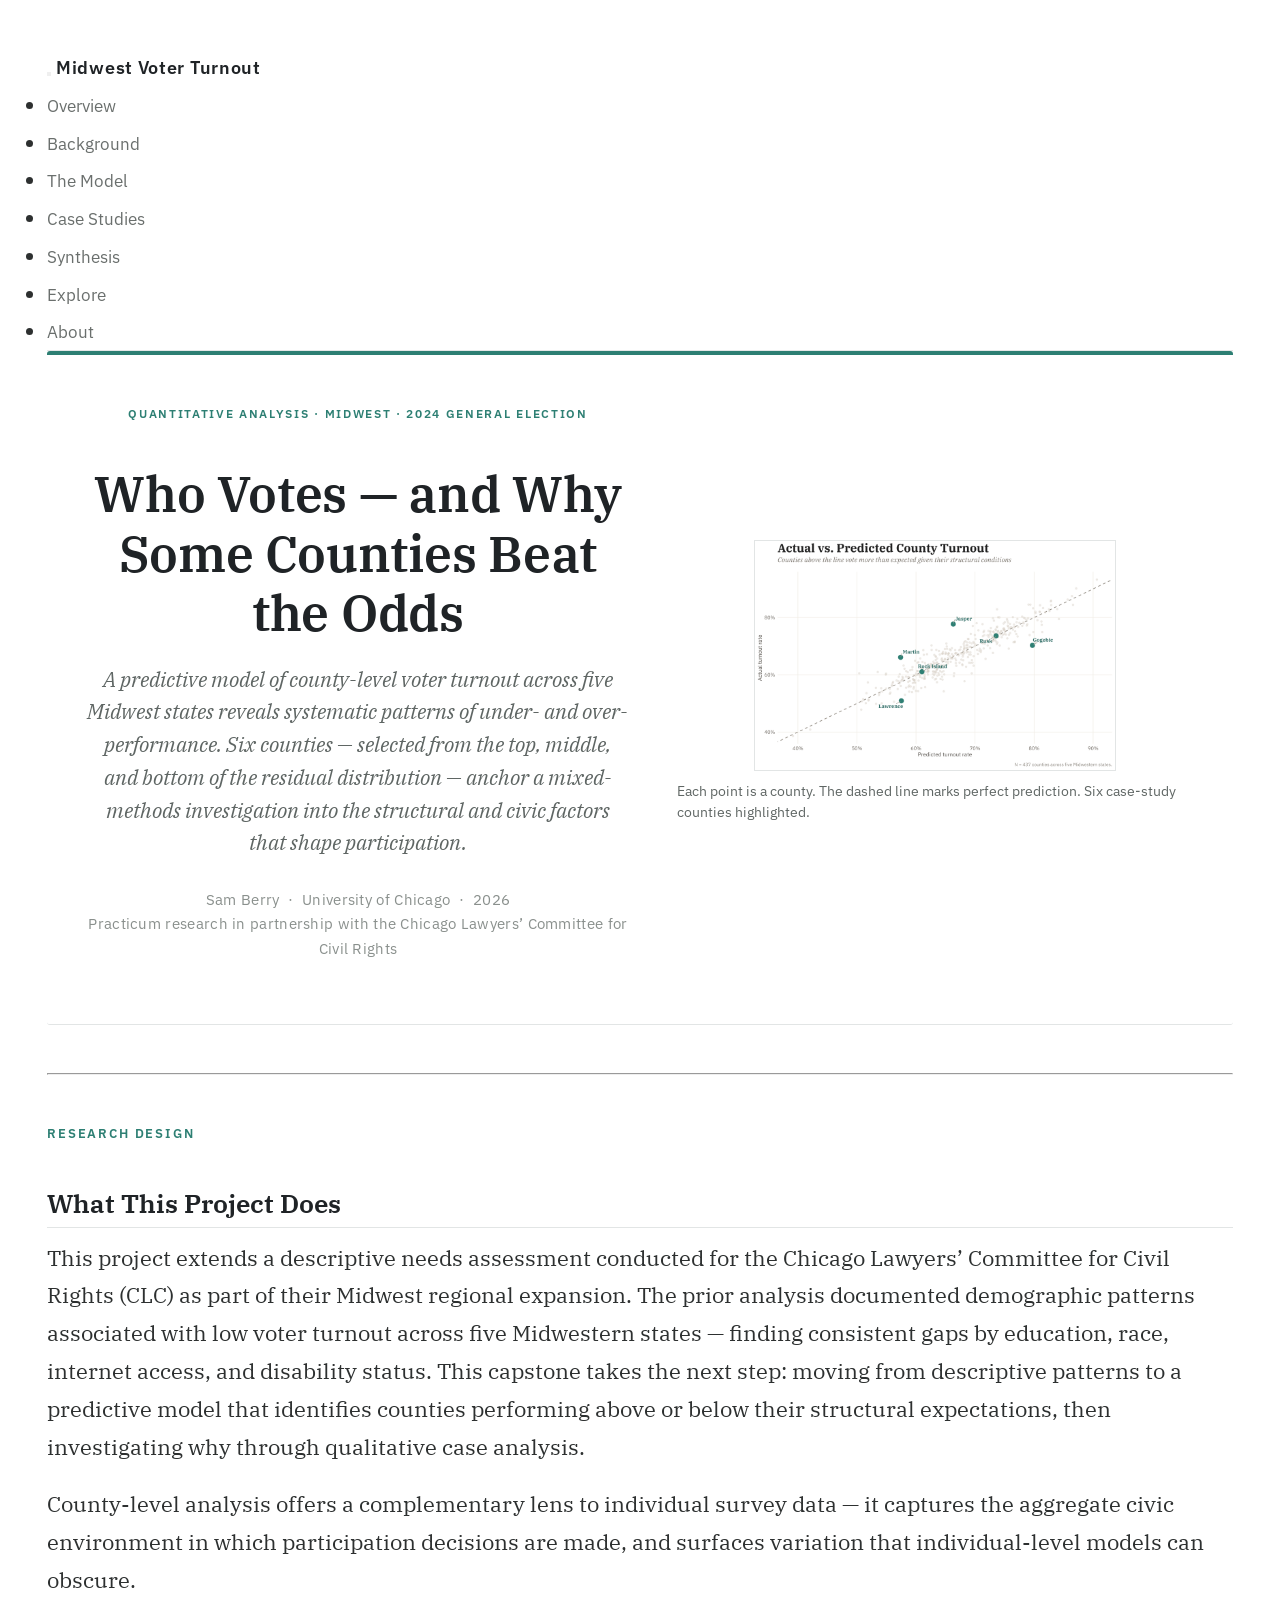
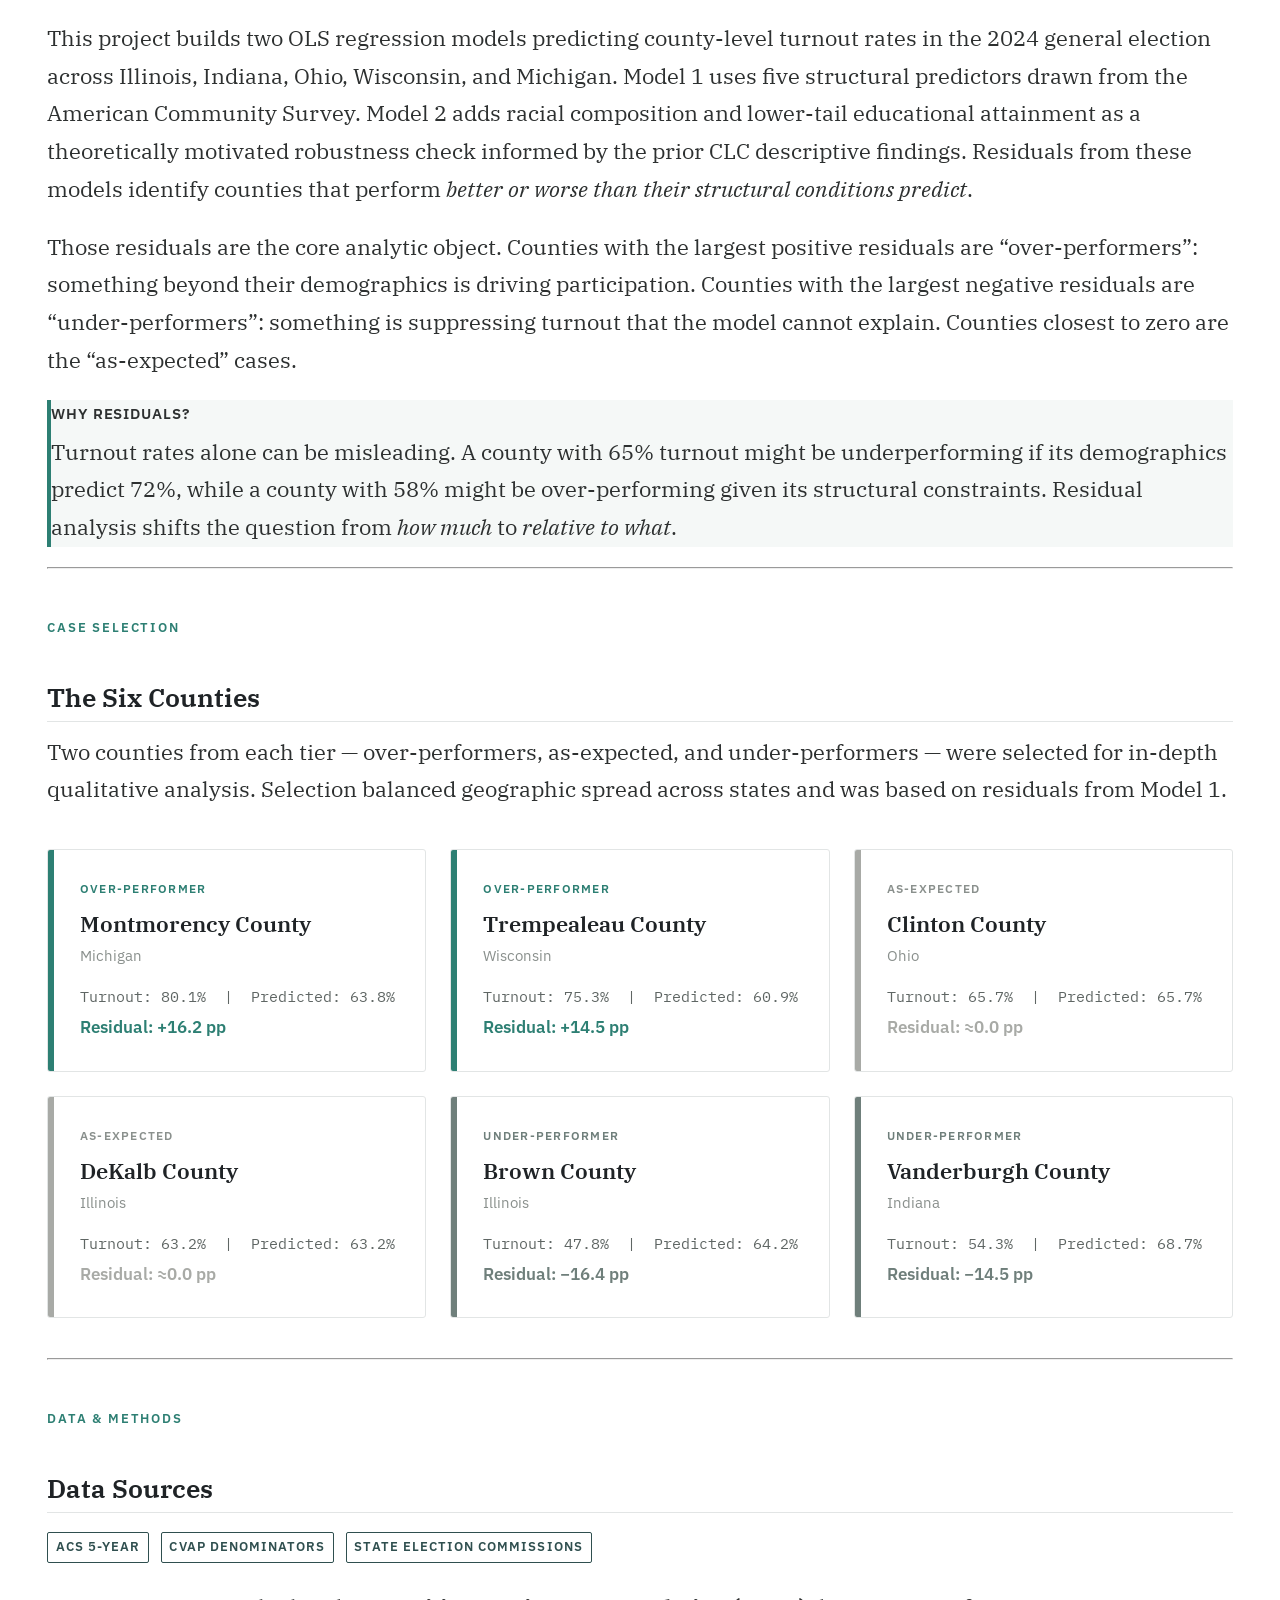
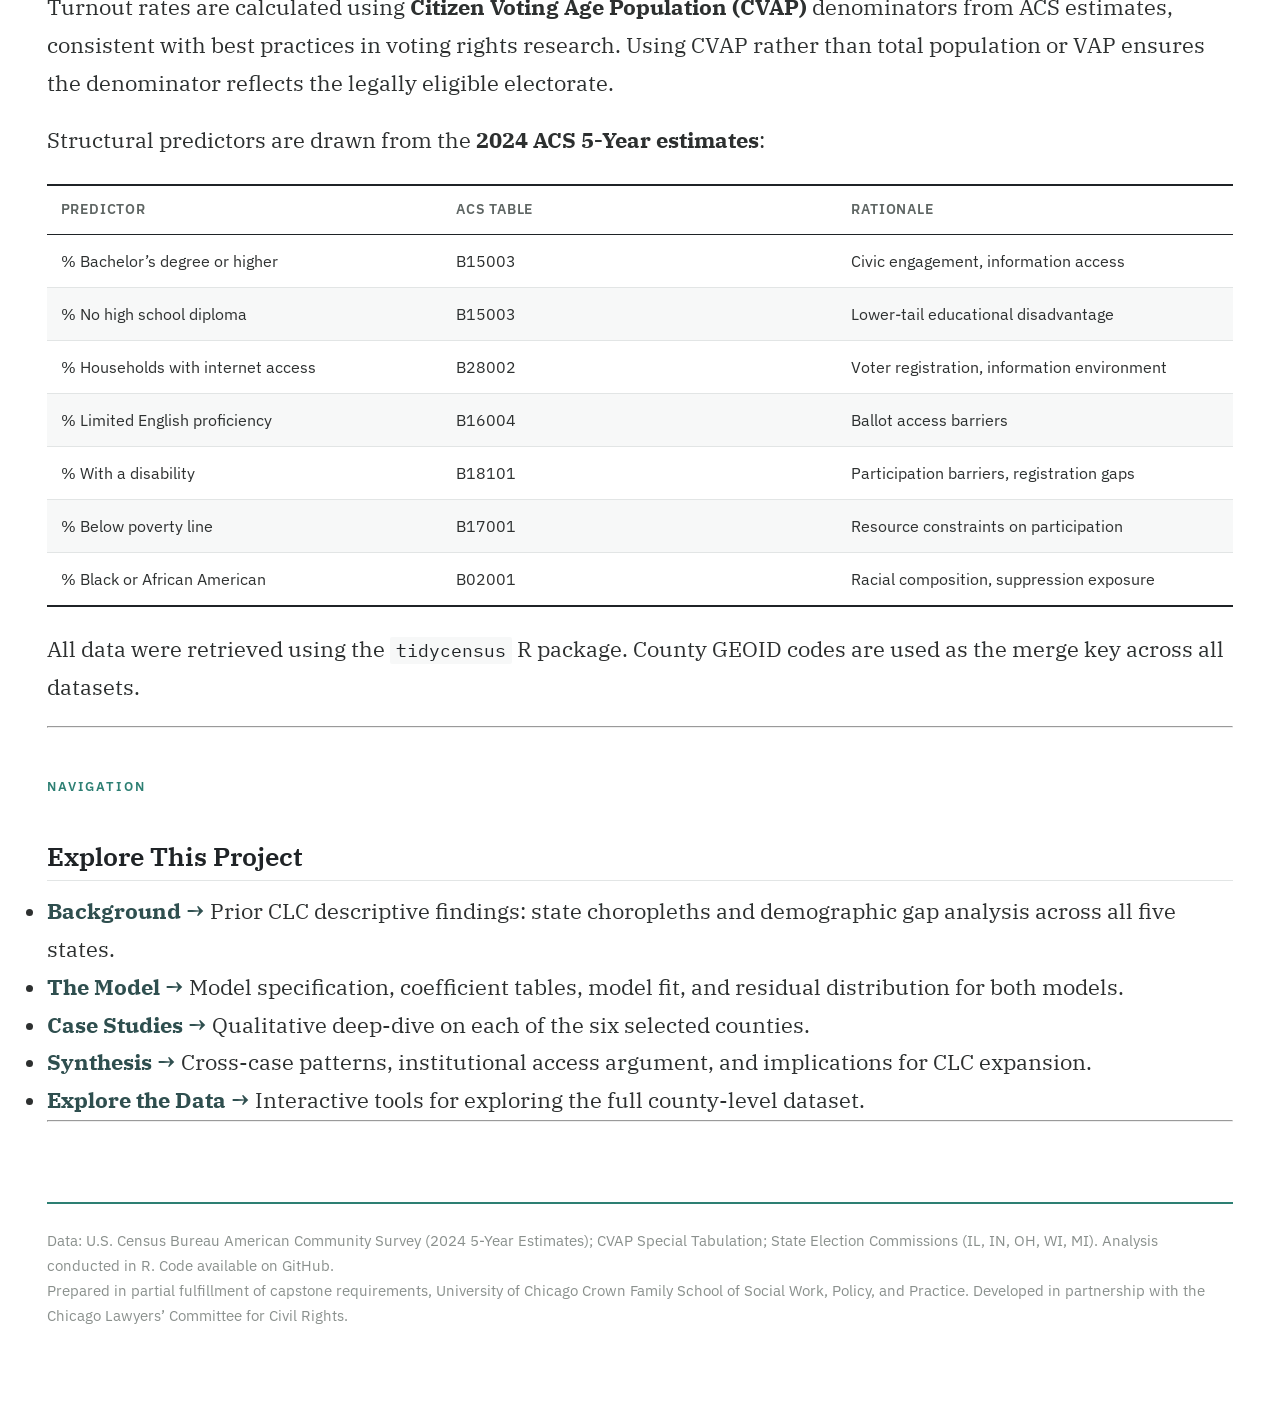
==== commit 21619c48: "font update and case studies" ====
--- a/index.html
+++ b/index.html
@@ -13,13 +13,13 @@
 
 <title>index.knit</title>
 
-<script src="index_files/header-attrs-2.30/header-attrs.js"></script>
-<script src="index_files/jquery-3.6.0/jquery-3.6.0.min.js"></script>
+<script src="site_libs/header-attrs-2.30/header-attrs.js"></script>
+<script src="site_libs/jquery-3.6.0/jquery-3.6.0.min.js"></script>
 <meta name="viewport" content="width=device-width, initial-scale=1" />
-<link href="index_files/bootstrap-3.3.5/css/flatly.min.css" rel="stylesheet" />
-<script src="index_files/bootstrap-3.3.5/js/bootstrap.min.js"></script>
-<script src="index_files/bootstrap-3.3.5/shim/html5shiv.min.js"></script>
-<script src="index_files/bootstrap-3.3.5/shim/respond.min.js"></script>
+<link href="site_libs/bootstrap-3.3.5/css/flatly.min.css" rel="stylesheet" />
+<script src="site_libs/bootstrap-3.3.5/js/bootstrap.min.js"></script>
+<script src="site_libs/bootstrap-3.3.5/shim/html5shiv.min.js"></script>
+<script src="site_libs/bootstrap-3.3.5/shim/respond.min.js"></script>
 <style>h1 {font-size: 34px;}
        h1.title {font-size: 38px;}
        h2 {font-size: 30px;}
@@ -29,7 +29,7 @@
        h6 {font-size: 12px;}
        code {color: inherit; background-color: rgba(0, 0, 0, 0.04);}
        pre:not([class]) { background-color: white }</style>
-<script src="index_files/navigation-1.1/tabsets.js"></script>
+<script src="site_libs/navigation-1.1/tabsets.js"></script>
 
 <style type="text/css">
   code{white-space: pre-wrap;}
@@ -254,7 +254,7 @@
 </li>
       </ul>
       <ul class="nav navbar-nav navbar-right">
-        
+
       </ul>
     </div><!--/.nav-collapse -->
   </div><!--/.container -->
@@ -269,6 +269,8 @@
 
 
 <div class="site-hero">
+<div class="hero-grid">
+<div class="hero-text">
 <p><span class="kicker">Quantitative Analysis · Midwest · 2024 General
 Election</span></p>
 <div id="who-votes-and-why-some-counties-beat-the-odds"
@@ -285,6 +287,17 @@
 Sam Berry  ·  University of Chicago  ·  2026<br> Practicum research in
 partnership with the Chicago Lawyers’ Committee for Civil Rights
 </p>
+</div>
+</div>
+<div class="hero-viz">
+<div class="figure">
+<img src="index_files/figure-html/hero-scatter-1.png" alt="Each point is a county. The dashed line marks perfect prediction. Six case-study counties highlighted." width="720" />
+<p class="caption">
+Each point is a county. The dashed line marks perfect prediction. Six
+case-study counties highlighted.
+</p>
+</div>
+</div>
 </div>
 </div>
 <hr />
@@ -326,15 +339,6 @@
 shifts the question from <em>how much</em> to <em>relative to
 what</em>.</p>
 </div>
-<div class="figure">
-<img src="index_files/figure-html/hero-scatter-1.png" alt="Each point is a county. The dashed line marks perfect prediction (actual = predicted). Counties above the line over-perform their structural conditions; counties below under-perform. The six case-study counties are highlighted." width="864" />
-<p class="caption">
-Each point is a county. The dashed line marks perfect prediction (actual
-= predicted). Counties above the line over-perform their structural
-conditions; counties below under-perform. The six case-study counties
-are highlighted.
-</p>
-</div>
 <hr />
 <p><span class="section-label">Case Selection</span></p>
 </div>
--- a/custom.css
+++ b/custom.css
@@ -5,22 +5,38 @@
 
 @import url('https://fonts.googleapis.com/css2?family=IBM+Plex+Sans:ital,wght@0,300;0,400;0,500;0,600;1,400&family=IBM+Plex+Serif:ital,wght@0,400;0,600;1,400&family=IBM+Plex+Mono:wght@400;500&display=swap');
 
-/* === TOKENS === */
+/* === TOKENS — Civic Editorial palette ===
+   Mix of "Civic Modern" + "Academic Bold". Bone background, oxblood
+   brand, midnight navy for links, mustard ochre accent. Diverging
+   residual scale uses plum-to-amber (colorblind-safe; avoids red/blue
+   partisan reading and red/green deficiency issues). */
+
 :root {
-  --ink:         #1c1c1e;
+  --ink:         #1f2326;
   --page:        #ffffff;
-  --page-alt:    #f5f5f0;
-  --accent:      #1a4a8a;      /* institutional navy */
-  --accent2:     #c0392b;      /* alert / underperformer */
-  --accent3:     #2e7d52;      /* positive / overperformer */
-  --neutral:     #888580;
-  --rule:        #e0ddd8;
-  --text-body:   #2d2d2d;
-  --text-mid:    #555550;
-  --text-light:  #888580;
+  --page-alt:    #f7f8f8;
+  --rule:        #e2e5e5;
+
+  --brand:       #2d7f73;      /* teal */
+  --accent:      #2f4f4f;      /* deep slate */
+  --accent-warm: #8a8f86;      /* muted olive-gray */
+
+  --under:       #6f7f7b;      /* slate-green gray */
+  --mid:         #a8aaa6;
+  --over:        #2d7f73;
+
+  --accent2:     var(--under);
+  --accent3:     var(--over);
+  --neutral:     var(--mid);
+
+  --text-body:   #2d3030;
+  --text-mid:    #5f6664;
+  --text-light:  #8a908d;
+
   --mono:        'IBM Plex Mono', monospace;
   --sans:        'IBM Plex Sans', system-ui, sans-serif;
   --serif:       'IBM Plex Serif', Georgia, serif;
+
   --max-w:       1250px;
   --gutter:      2rem;
 }
@@ -33,18 +49,18 @@
   font-size: 1.35rem;
   line-height: 1.75;
   color: var(--text-body);
-  background: var(--page);
+  background: #ffffff;
   -webkit-font-smoothing: antialiased;
 }
 
 /* === NAVBAR — flatly override === */
 .navbar-default {
-  background-color: #1c1c1e !important;
-  border-color: #1a4a8a !important;
+  background-color: #ffffff !important;
+  border-bottom: 1px solid #e5e7e7 !important;
 }
 
 .navbar-default .navbar-brand {
-  color: #ffffff !important;
+  color: #1f2326 !important;
   font-family: var(--sans);
   font-weight: 600;
   font-size: 1.1rem;
@@ -66,15 +82,20 @@
 }
 
 .navbar-default .navbar-nav > li > a {
-  color: rgba(255,255,255,0.75) !important;
+  color: #6a6f6d !important;
   font-family: var(--sans);
   font-size: 1.05rem;
 }
 
-.navbar-default .navbar-nav > li > a:hover,
+.navbar-default .navbar-nav > li > a:hover {
+  color: #2d7f73 !important;
+  background-color: transparent !important;
+}
+
 .navbar-default .navbar-nav > li.active > a {
-  color: #ffffff !important;
-  background-color: #1a4a8a !important;
+  color: #2d7f73 !important;
+  background-color: transparent !important;
+  border-bottom: 2px solid #2d7f73;
 }
 
 /* === PAGE WRAPPER === */
@@ -91,38 +112,89 @@
 
 /* === HERO / LANDING === */
 .site-hero {
-  padding: 4rem 0 3rem;
+  background: #ffffff;
+  padding: 3rem 2.5rem 2.75rem;
+  border-radius: 3px;
+  border-top: 4px solid var(--brand);
   border-bottom: 1px solid var(--rule);
   margin-bottom: 3rem;
 }
 
+/* Two-column hero: text left, viz right */
+.hero-grid {
+  display: grid;
+  grid-template-columns: minmax(0, 1.05fr) minmax(0, 1fr);
+  gap: 3rem;
+  align-items: center;
+}
+
+.hero-text { min-width: 0; }
+.hero-viz  { min-width: 0; }
+
+.hero-text h1 { max-width: none; }
+.hero-text .dek { max-width: none; }
+
+/* The R chunk renders into a .figure wrapper; reset margins/widths */
+.hero-viz .figure,
+.hero-viz figure {
+  margin: 0;
+  text-align: left;
+}
+
+.hero-viz img {
+  max-width: 100%;
+  width: 100%;
+  height: auto;
+  border: none;
+  margin: 0;
+  display: block;
+}
+
+.hero-viz .caption,
+.hero-viz figcaption,
+.hero-viz .figure-caption {
+  font-size: 0.85rem;
+  margin-top: 0.6rem;
+  text-align: left;
+}
+
+@media (max-width: 900px) {
+  .hero-grid {
+    grid-template-columns: 1fr;
+    gap: 2rem;
+  }
+  .site-hero { padding: 2.5rem 1.5rem 2rem; }
+}
+
 .site-hero .kicker {
   font-family: var(--sans);
   font-size: 0.75rem;
   font-weight: 600;
-  letter-spacing: 0.12em;
-  text-transform: uppercase;
-  color: var(--accent);
+  letter-spacing: 0.14em;
+  text-transform: uppercase;
+  color: var(--brand);
   margin-bottom: 1rem;
   display: block;
 }
 
 .site-hero h1 {
   font-family: var(--serif);
-  font-size: clamp(2rem, 5vw, 3rem);
-  font-weight: 600;
-  line-height: 1.2;
+  font-size: clamp(2rem, 5vw, 3.15rem);
+  font-weight: 600;
+  line-height: 1.18;
   color: var(--ink);
   margin-bottom: 1.25rem;
   max-width: 680px;
+  letter-spacing: -0.005em;
 }
 
 .site-hero .dek {
-  font-family: var(--sans);
-  font-size: 1.35rem;
+  font-family: var(--serif);
+  font-style: italic;
+  font-size: 1.32rem;
   font-weight: 400;
-  line-height: 1.6;
-  color: var(--text-body);
+  line-height: 1.55;
+  color: var(--text-mid);
   max-width: 680px;
   margin-bottom: 1.75rem;
 }
@@ -155,10 +227,10 @@
 .stat-item:last-child { border-right: none; }
 
 .stat-item .stat-num {
-  font-family: var(--sans);
+  font-family: var(--serif);
   font-size: 2.1rem;
   font-weight: 600;
-  color: var(--accent);
+  color: var(--brand);
   line-height: 1;
   display: block;
   margin-bottom: 0.4rem;
@@ -192,9 +264,9 @@
   font-family: var(--sans);
   font-size: 0.82rem;
   font-weight: 600;
-  letter-spacing: 0.12em;
-  text-transform: uppercase;
-  color: var(--accent);
+  letter-spacing: 0.14em;
+  text-transform: uppercase;
+  color: var(--brand);
   display: block;
   margin-bottom: 0.4rem;
   margin-top: 3rem;
@@ -212,33 +284,26 @@
 
 /* === CALLOUT BOXES === */
 .callout {
-  border-left: 4px solid var(--accent);
-  background: #eef2f8;
-  padding: 1.25rem 1.5rem;
-  margin: 1.75rem 0;
-  font-family: var(--sans);
-  font-size: 1.05rem;
-  line-height: 1.6;
-  color: var(--text-body);
-  border-radius: 0 2px 2px 0;
+  border-left: 4px solid var(--brand);
+  background: #f5f8f7;
 }
 
 .callout.finding {
-  border-left-color: var(--accent3);
-  background: #eef5f1;
+  border-left-color: var(--brand);
+  background: #f3f8f7;
 }
 
 .callout.warning {
-  border-left-color: var(--accent2);
-  background: #fdf2f1;
+  border-left-color: var(--under);
+  background: #f6f7f7;
 }
 
 .callout strong {
   font-family: var(--sans);
   font-weight: 600;
   display: block;
-  margin-bottom: 0.35rem;
-  font-size: 0.9rem;
+  margin-bottom: 0.45rem;
+  font-size: 0.95rem;
   letter-spacing: 0.06em;
   text-transform: uppercase;
 }
@@ -268,9 +333,9 @@
   height: 100%;
 }
 
-.county-card.over::before  { background: var(--accent3); }
-.county-card.middle::before { background: var(--neutral); }
-.county-card.under::before  { background: var(--accent2); }
+.county-card.over::before  { background: var(--over); }
+.county-card.middle::before { background: var(--mid); }
+.county-card.under::before  { background: var(--under); }
 
 .county-card .card-label {
   font-family: var(--sans);
@@ -282,8 +347,8 @@
   margin-bottom: 0.65rem;
 }
 
-.county-card.over  .card-label { color: var(--accent3); }
-.county-card.under .card-label { color: var(--accent2); }
+.county-card.over  .card-label { color: var(--over); }
+.county-card.under .card-label { color: var(--under); }
 
 .county-card .card-name {
   font-family: var(--serif);
@@ -316,9 +381,9 @@
   margin-top: 0.25rem;
 }
 
-.county-card.over  .card-residual { color: var(--accent3); }
-.county-card.under .card-residual { color: var(--accent2); }
-.county-card.middle .card-residual { color: var(--neutral); }
+.county-card.over  .card-residual { color: var(--over); }
+.county-card.under .card-residual { color: var(--under); }
+.county-card.middle .card-residual { color: var(--mid); }
 
 /* === TABLES === */
 table {
@@ -369,7 +434,7 @@
 }
 
 pre {
-  background: #f0ede8;
+  background: #f7f8f8;
   border: 1px solid var(--rule);
   border-radius: 3px;
   padding: 1.25rem;
@@ -398,11 +463,24 @@
 
 figcaption, .figure-caption, .caption {
   font-family: var(--sans);
-  font-size: 0.95rem;
-  color: var(--text-light);
+  font-size: 0.98rem;
+  color: var(--text-mid);
   margin-top: 0.65rem;
-  line-height: 1.5;
+  line-height: 1.55;
   text-align: left;
+}
+
+/* kable() renders the `caption =` argument as a <caption> element on the table */
+table caption,
+caption {
+  font-family: var(--serif);
+  font-size: 1rem;
+  color: var(--text-mid);
+  font-style: italic;
+  text-align: left;
+  caption-side: top;
+  padding: 0.5rem 0 0.85rem;
+  line-height: 1.55;
 }
 
 img {
@@ -457,7 +535,7 @@
 .site-footer {
   margin-top: 5rem;
   padding-top: 1.5rem;
-  border-top: 2px solid var(--ink);
+  border-top: 2px solid var(--brand);
   font-family: var(--sans);
   font-size: 0.92rem;
   color: var(--text-light);
@@ -474,3 +552,35 @@
   .county-grid { grid-template-columns: 1fr; }
   h1 { font-size: 1.6rem; }
 }
+
+
+.viz-section {
+  max-width: 950px;
+  margin: 2.5rem auto 3rem auto;
+  padding: 1.75rem 2rem 1.5rem;
+  background: #ffffff;
+  border: 1px solid var(--rule);
+  box-shadow: 0 8px 28px rgba(0,0,0,0.05);
+}
+
+.hero-grid-text-only {
+  display: block;
+}
+
+.hero-text {
+  max-width: 760px;
+  margin: 0 auto;
+  text-align: center;
+}
+
+.site-hero .kicker,
+.site-hero .dek,
+.site-hero .byline {
+  margin-left: auto;
+  margin-right: auto;
+}
+
+.site-hero h1 {
+  margin-left: auto;
+  margin-right: auto;
+}
